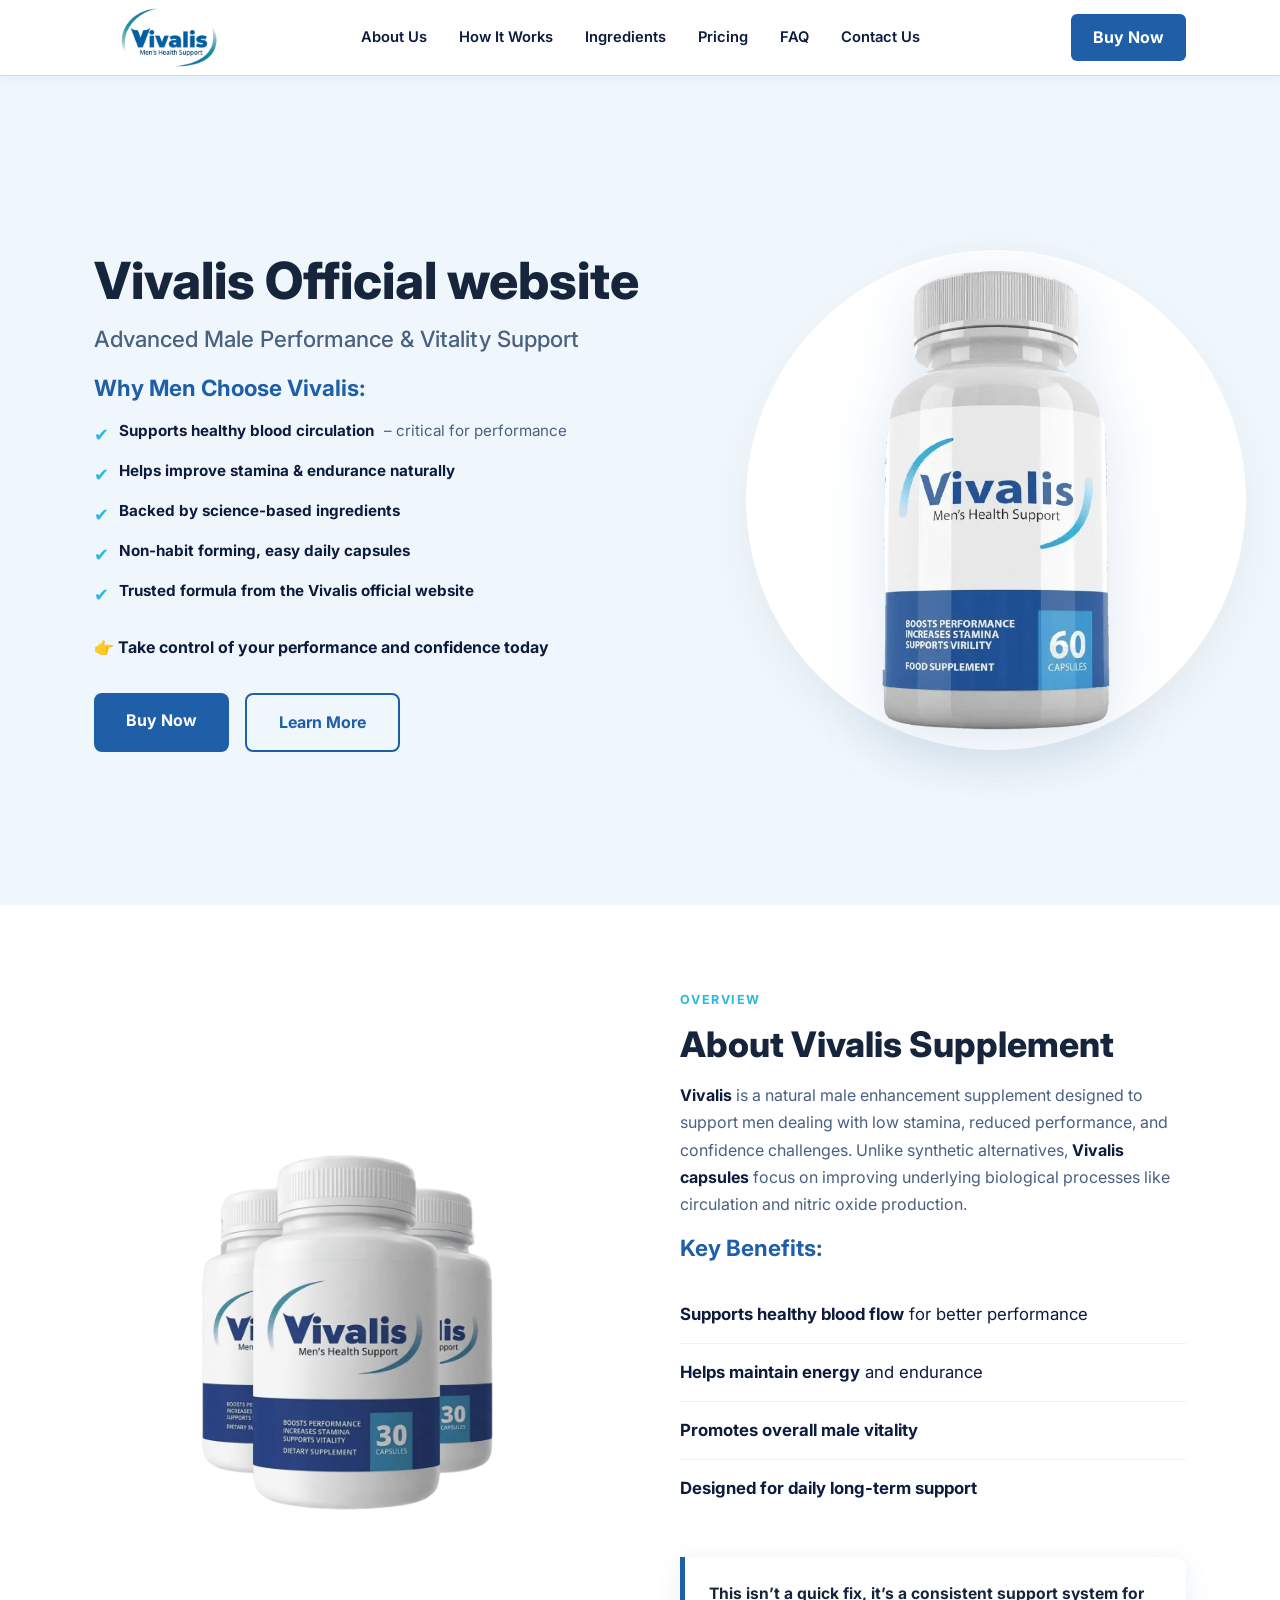
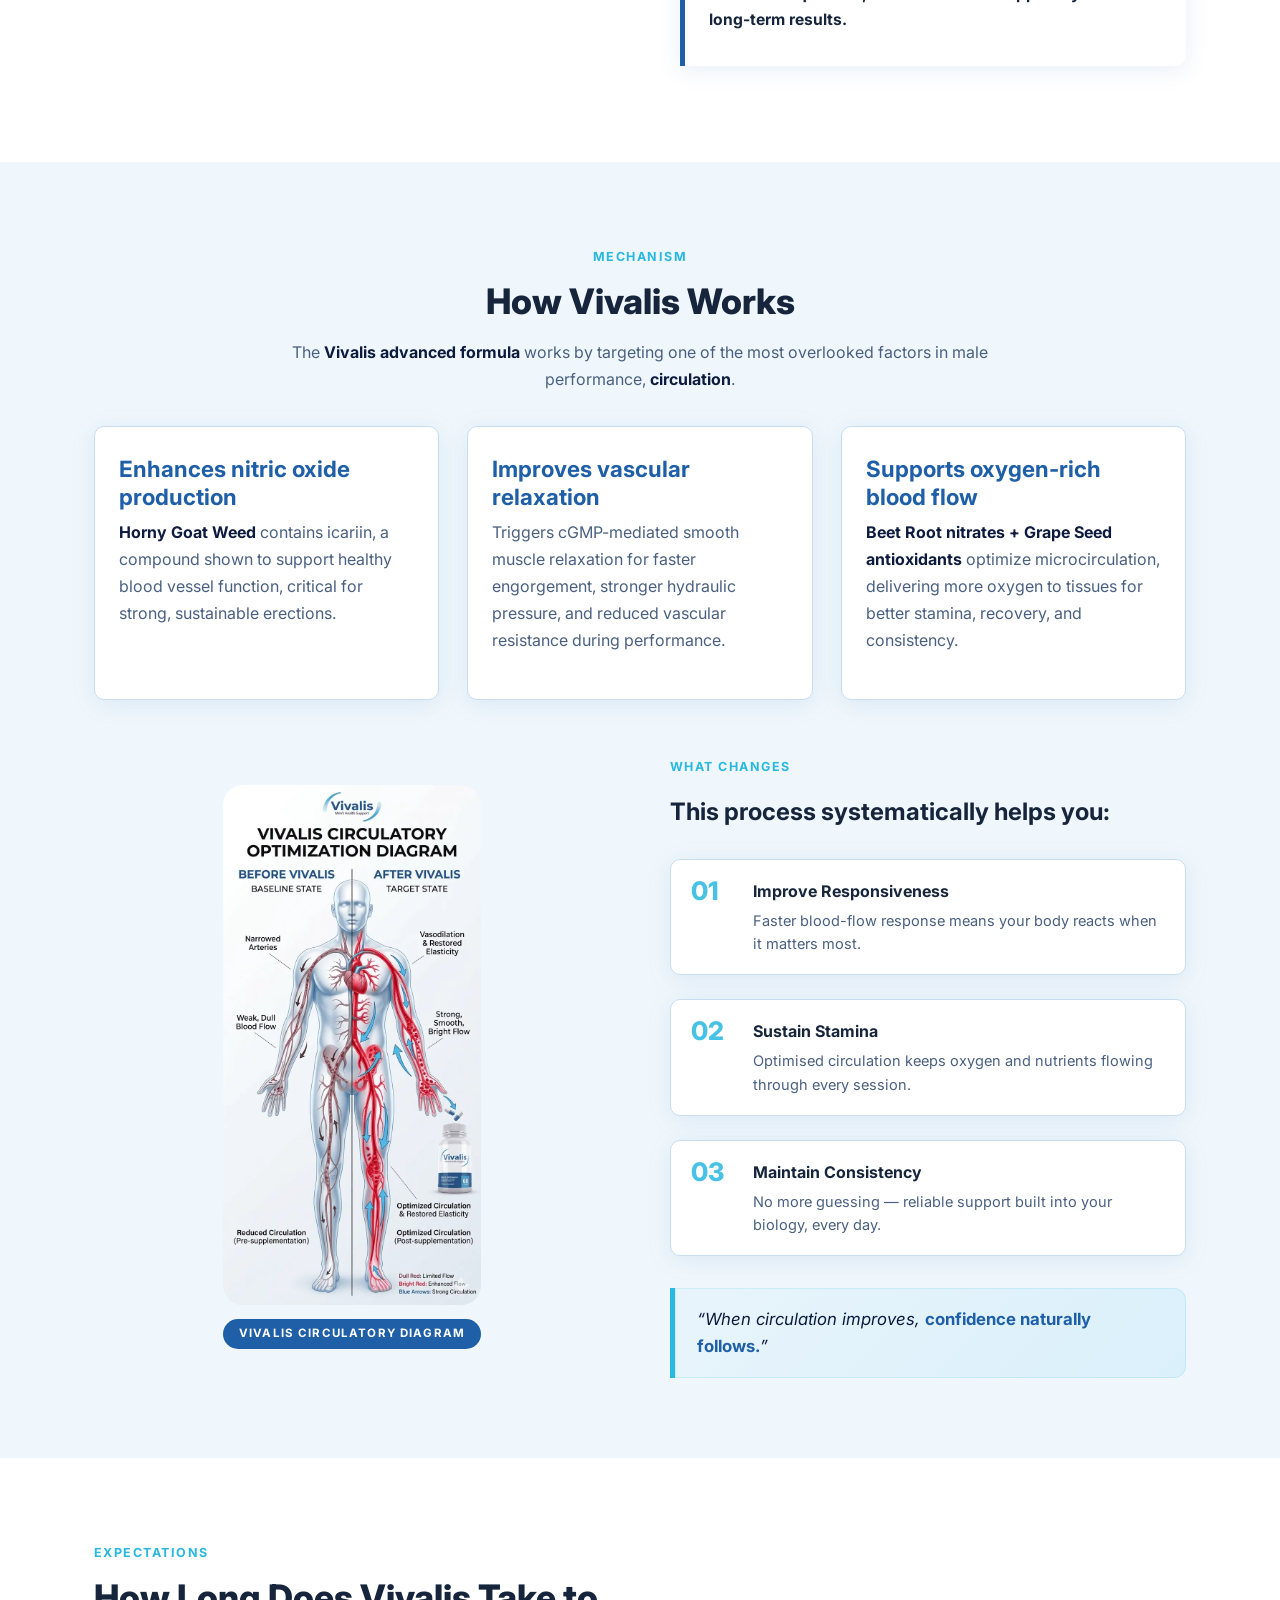
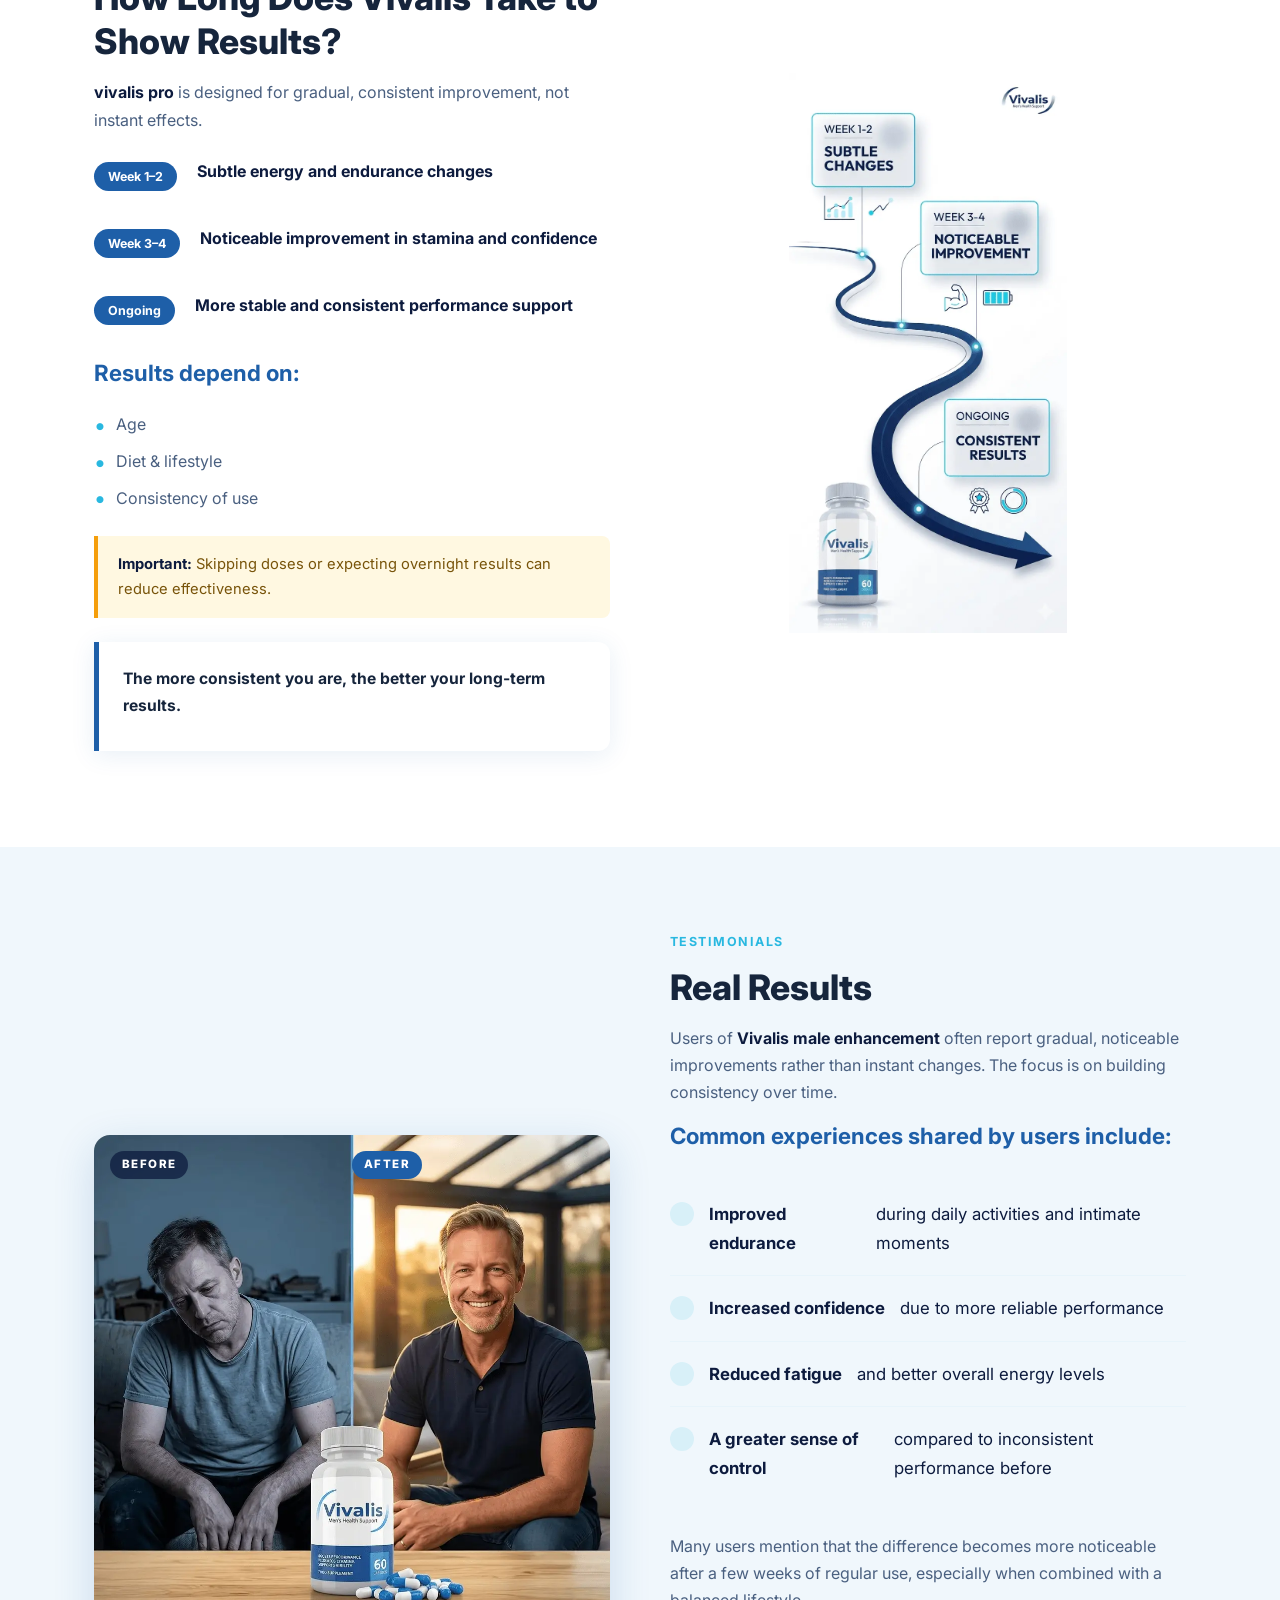
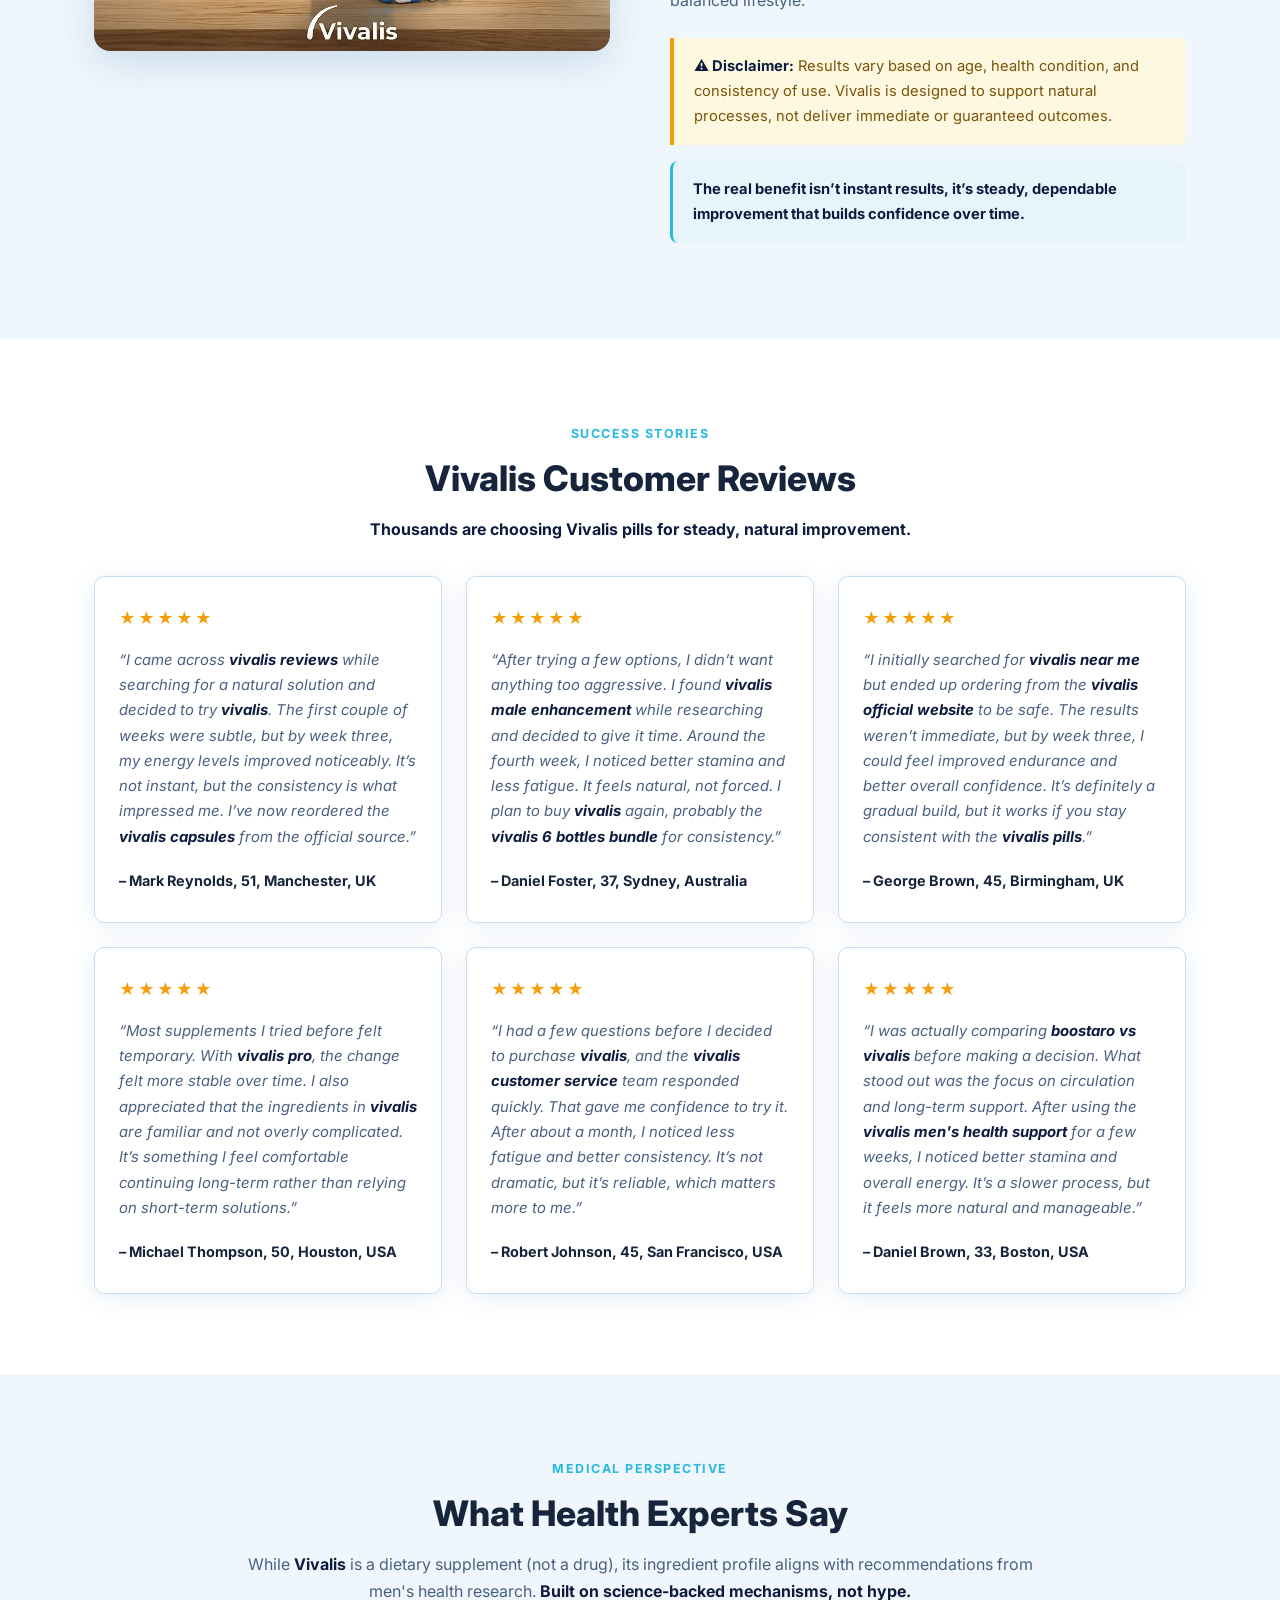
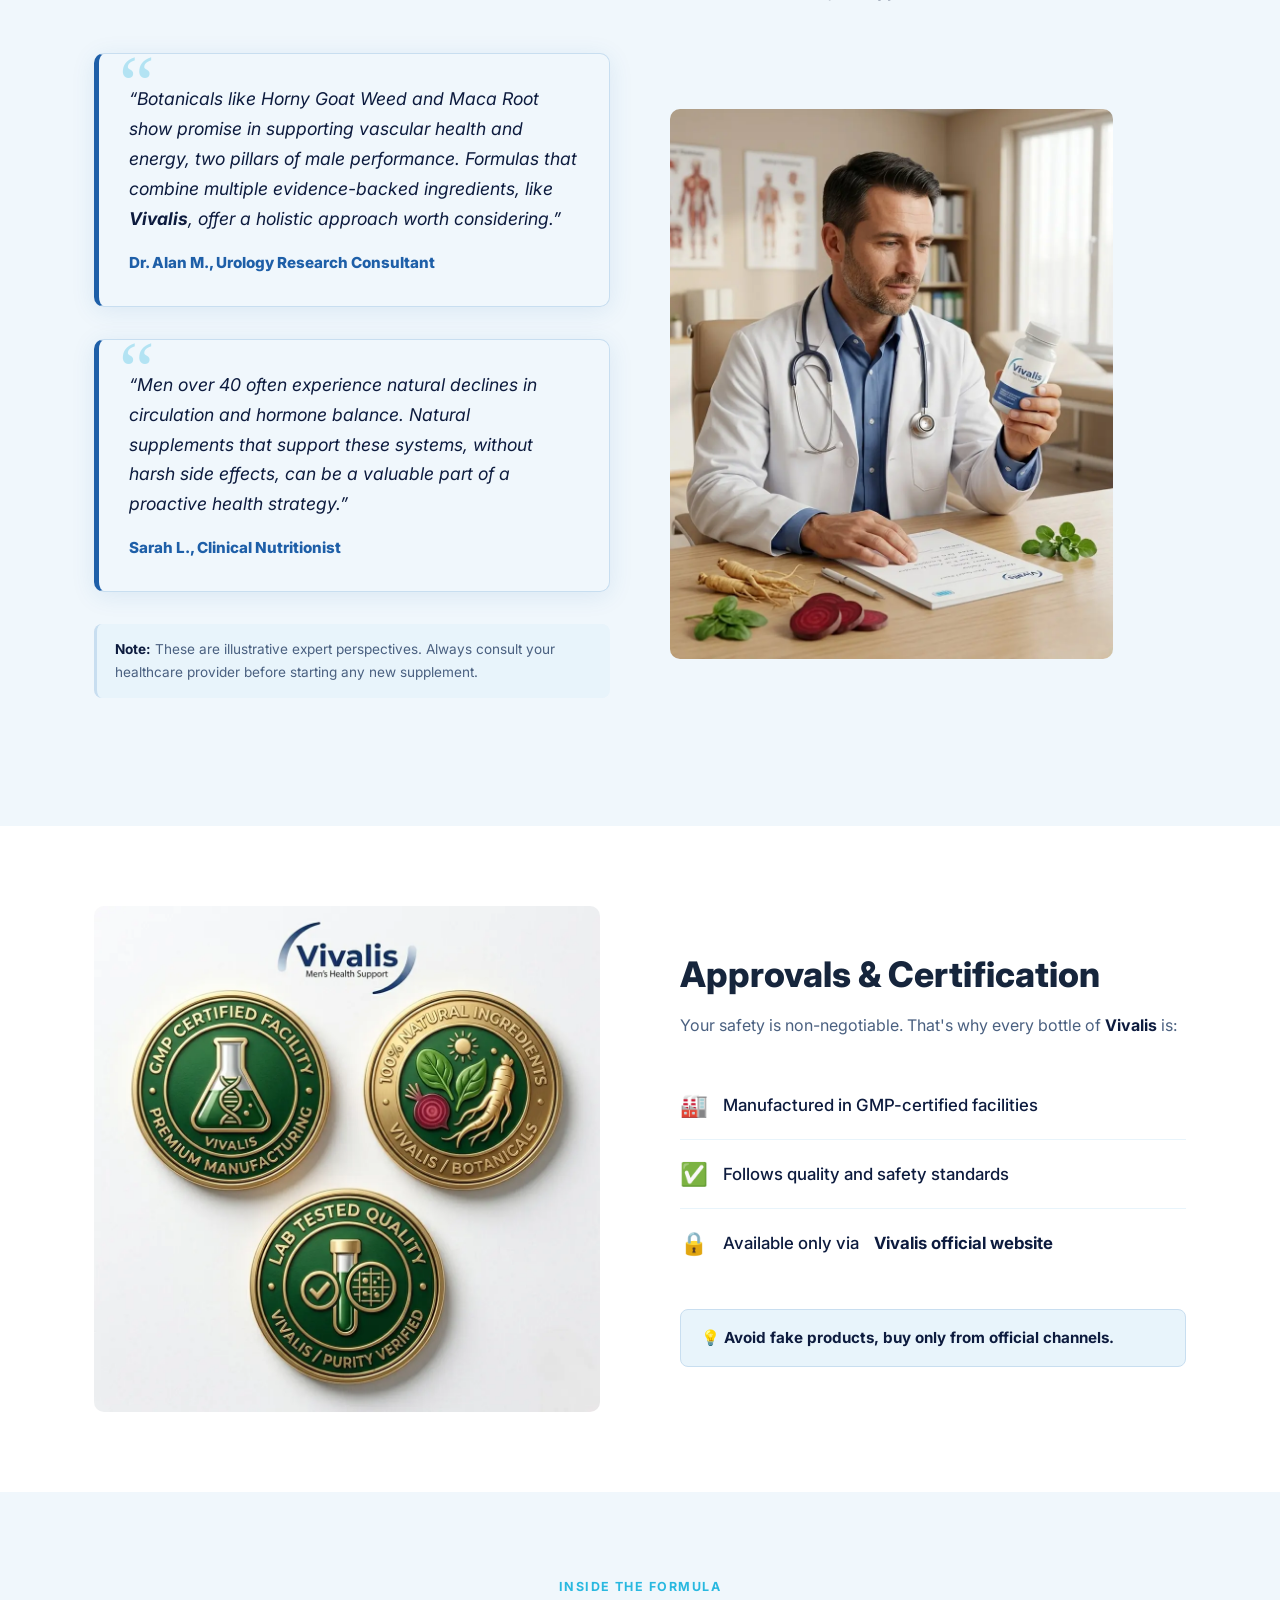
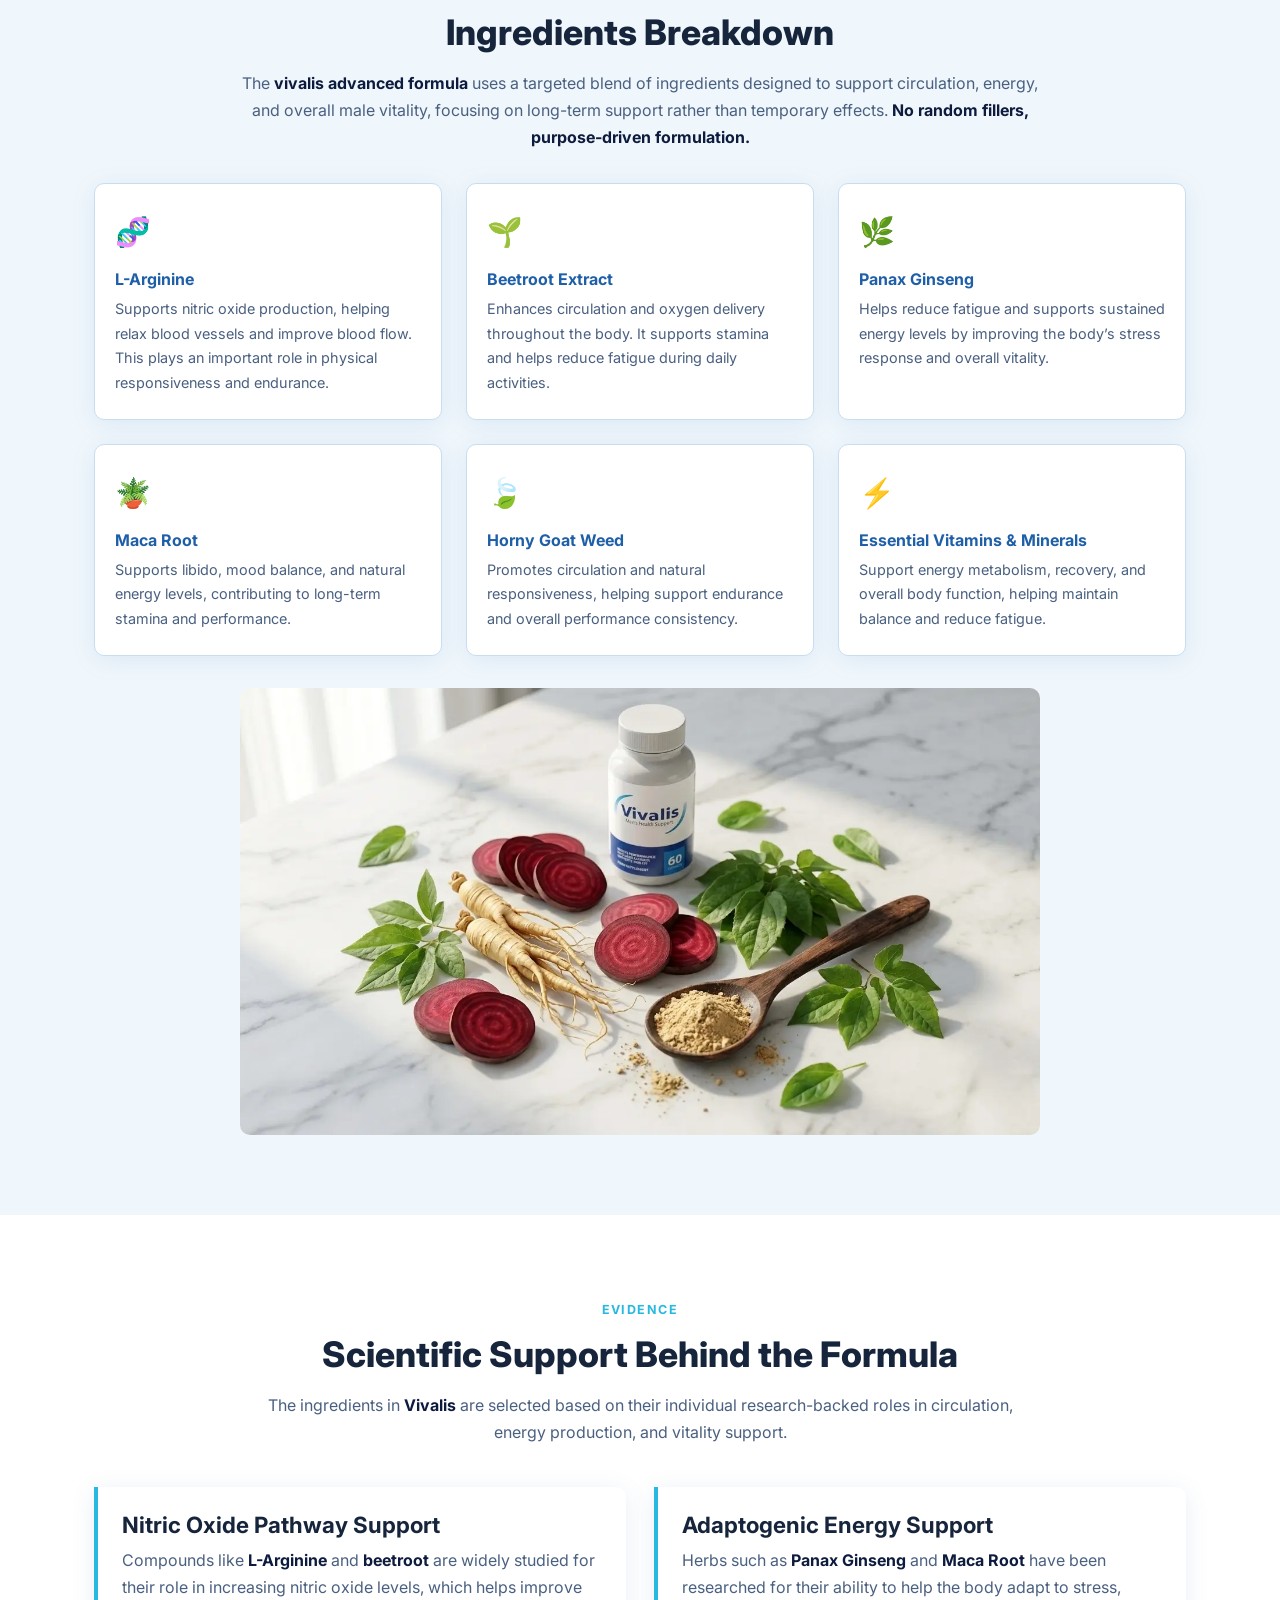
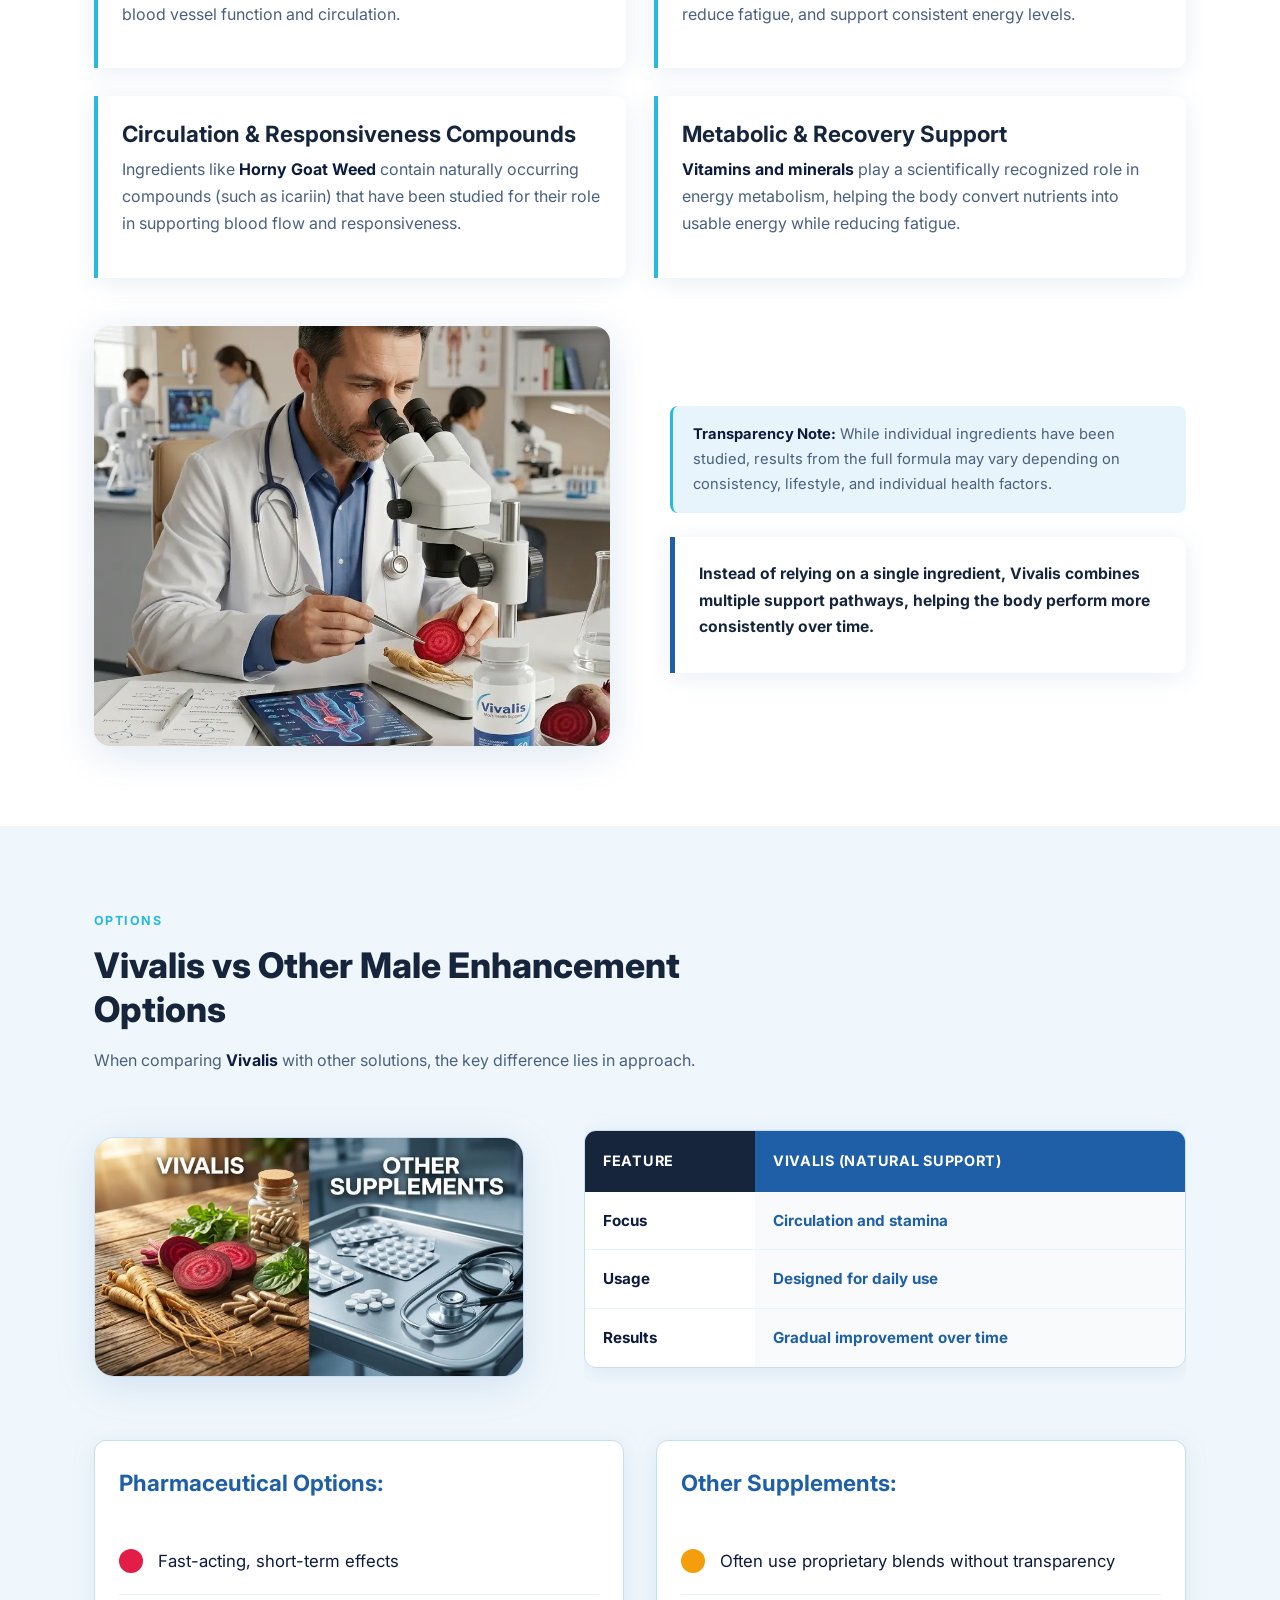
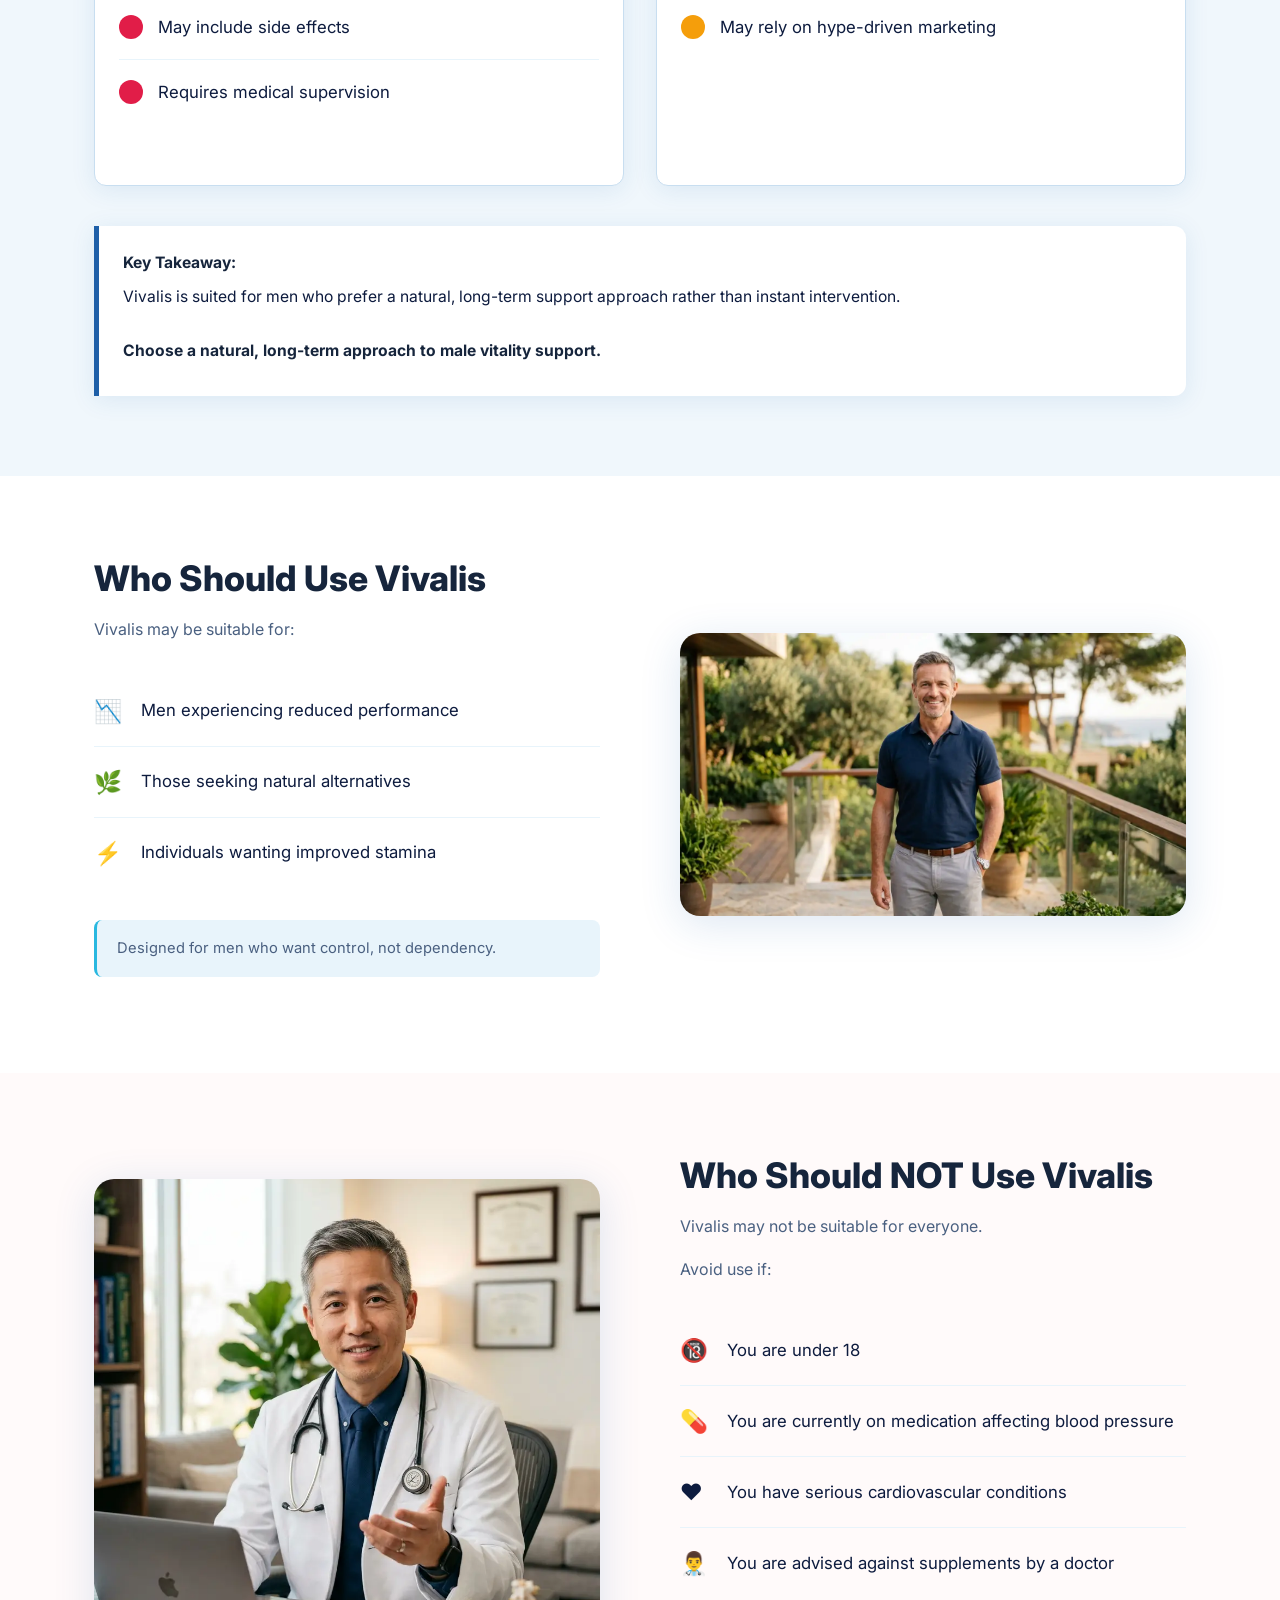
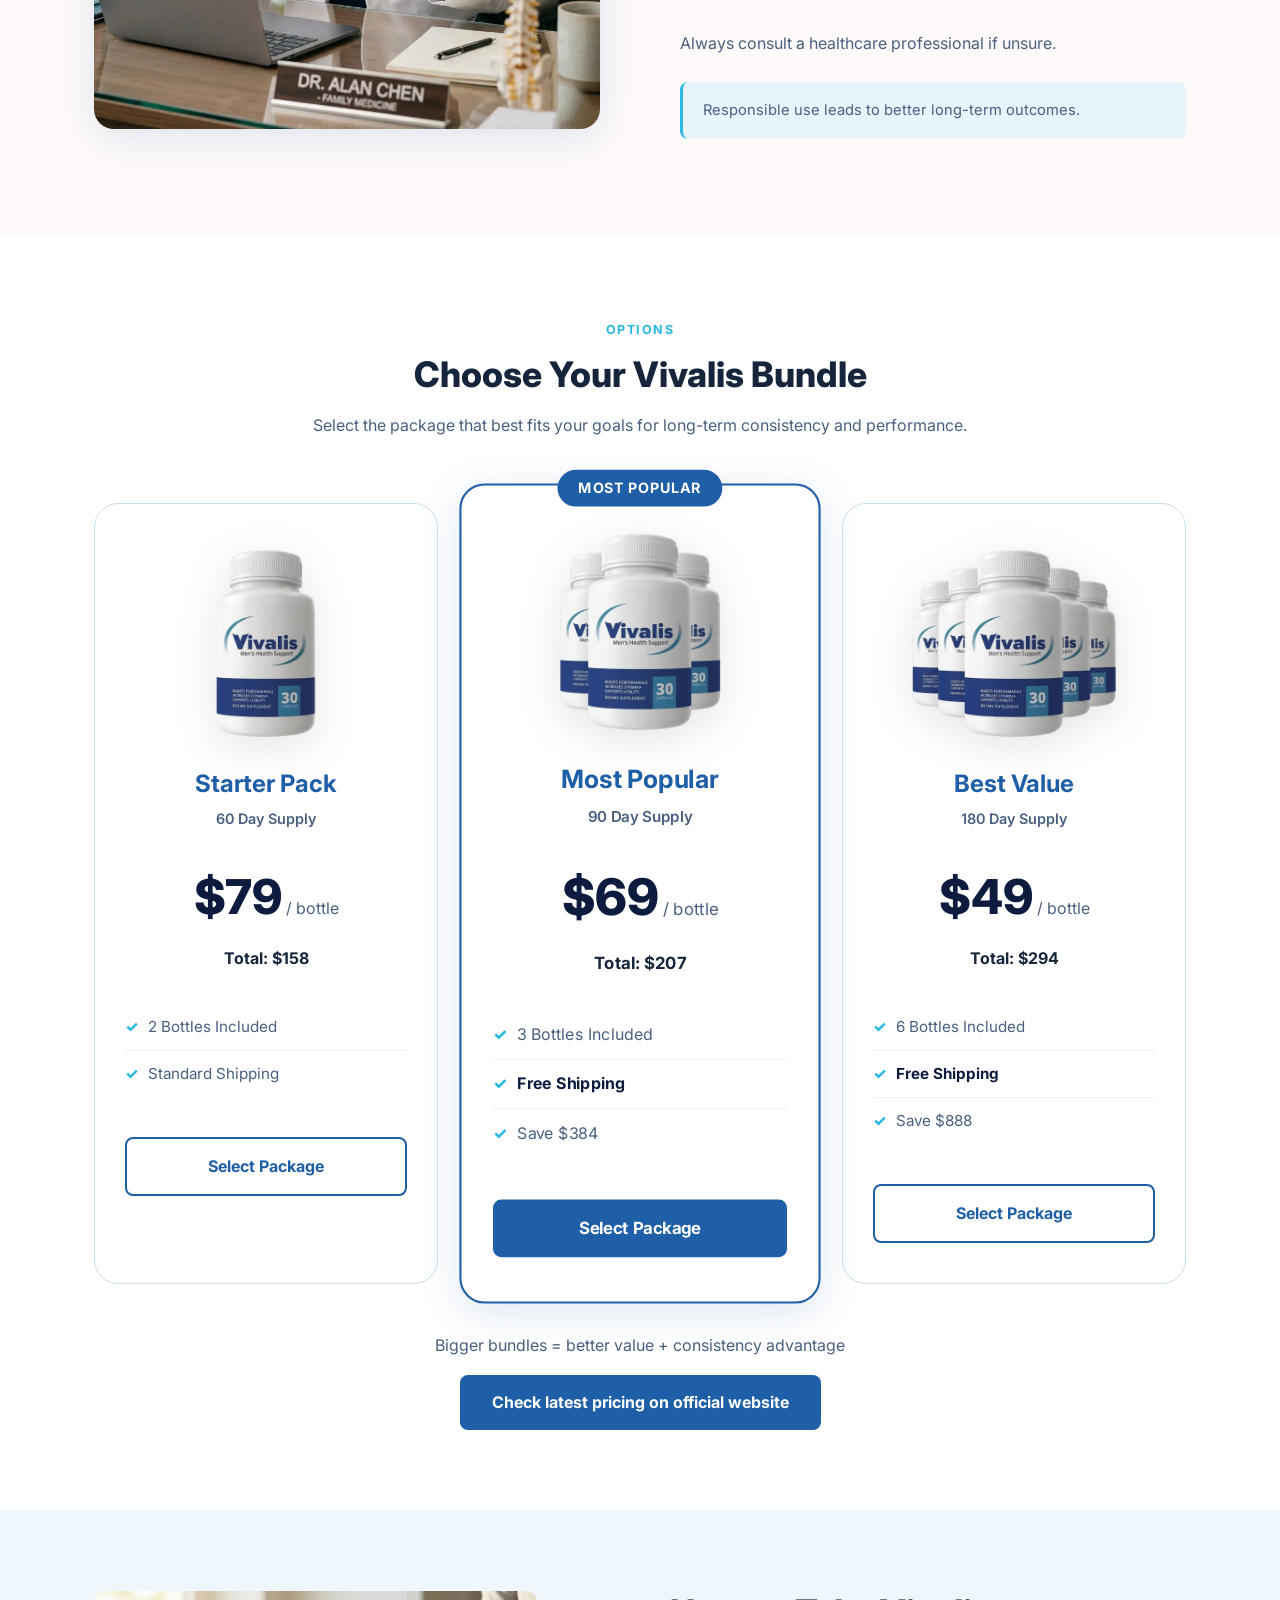
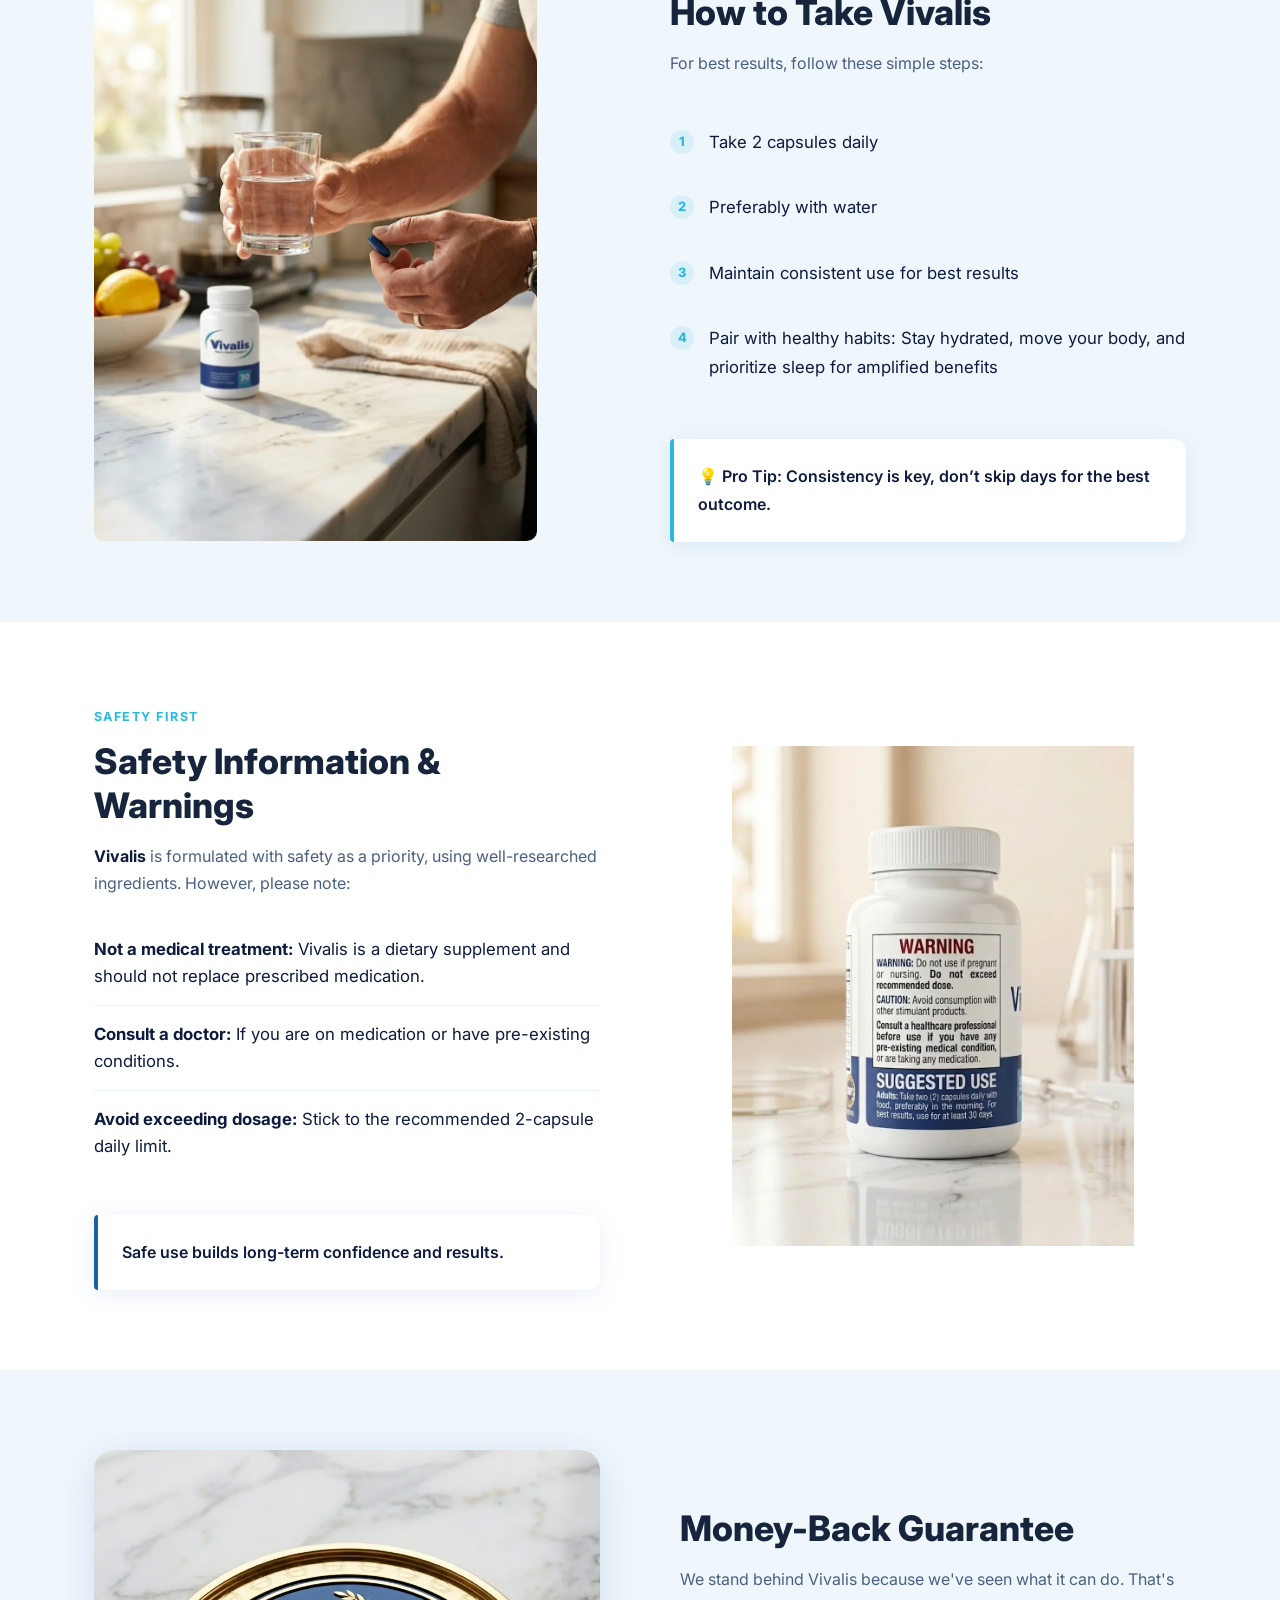
==== index.html @ 56404cef "Move site files to root for GitHub Pages deployment" ====
<!DOCTYPE html>
<html lang="en">

<head>
    <meta charset="UTF-8">
    <meta name="viewport" content="width=device-width, initial-scale=1.0">
    <meta name="title" content="Vivalis Official Website - Advanced Male Performance & Vitality Support">
    <meta name="description"
        content="Vivalis is a natural male enhancement supplement designed to support men dealing with low stamina, reduced performance, and confidence challenges.">
    <title>Vivalis Official Website - Advanced Male Performance & Vitality Support</title>

    <!-- Open Graph Meta Tags -->
    <meta property="og:title" content="Vivalis Official Website - Advanced Male Performance & Vitality Support">
    <meta property="og:description"
        content="Vivalis is a natural male enhancement supplement designed to support men dealing with low stamina, reduced performance, and confidence challenges.">
    <meta property="og:url" content="https://www.vivalisofficial.com/">
    <meta property="og:image" content="https://www.vivalisofficial.com/Images/hero-section-bottle.webp">
    <meta property="og:type" content="website">

    <!-- Twitter Card Meta Tags -->
    <meta name="twitter:card" content="summary_large_image">
    <meta name="twitter:title" content="Vivalis Official Website - Advanced Male Performance & Vitality Support">
    <meta name="twitter:description"
        content="Vivalis is a natural male enhancement supplement designed to support men dealing with low stamina, reduced performance, and confidence challenges.">
    <meta name="twitter:image" content="https://www.vivalisofficial.com/Images/hero-section-bottle.webp">

    <link rel="canonical" href="https://www.vivalisofficial.com/">
    <link rel="icon" type="image/x-icon" href="favicon.ico?v=2">
    <link rel="shortcut icon" href="favicon.ico?v=2">
    <link rel="stylesheet" href="css/style.css">

    <!-- Google tag (gtag.js) -->
    <script async src="https://www.googletagmanager.com/gtag/js?id=G-XXXXXXXXXX"></script>
    <script>
        window.dataLayer = window.dataLayer || [];
        function gtag() { dataLayer.push(arguments); }
        gtag('js', new Date());

        gtag('config', 'G-XXXXXXXXXX');
    </script>

    <!-- ================== STRUCTURED DATA (SCHEMA) ================== -->
    <script type="application/ld+json">
  {
    "@context": "https://schema.org",
    "@graph": [
      {
        "@type": "Product",
        "name": "Vivalis",
        "description": "Vivalis is a natural male enhancement supplement designed to support men dealing with low stamina, reduced performance, and confidence challenges.",
        "image": "https://www.vivalisofficial.com/Images/hero-section-bottle.webp",
        "brand": {
          "@type": "Brand",
          "name": "Vivalis Labs"
        },
        "offers": {
          "@type": "AggregateOffer",
          "url": "https://www.vivalisofficial.com/",
          "priceCurrency": "USD",
          "lowPrice": "49.00",
          "highPrice": "79.00",
          "offerCount": "3"
        },
        "aggregateRating": {
          "@type": "AggregateRating",
          "ratingValue": "5.0",
          "reviewCount": "6"
        },
        "review": [
          {
            "@type": "Review",
            "author": { "@type": "Person", "name": "Mark Reynolds" },
            "datePublished": "2026-04-15",
            "reviewRating": { "@type": "Rating", "ratingValue": "5" },
            "reviewBody": "The first couple of weeks were subtle, but by week three, my energy levels improved noticeably. It’s not instant, but the consistency is what impressed me."
          },
          {
            "@type": "Review",
            "author": { "@type": "Person", "name": "Daniel Foster" },
            "datePublished": "2026-04-20",
            "reviewRating": { "@type": "Rating", "ratingValue": "5" },
            "reviewBody": "Around the fourth week, I noticed better stamina and less fatigue. It feels natural, not forced."
          },
          {
            "@type": "Review",
            "author": { "@type": "Person", "name": "George Brown" },
            "datePublished": "2026-03-10",
            "reviewRating": { "@type": "Rating", "ratingValue": "5" },
            "reviewBody": "The results weren’t immediate, but by week three, I could feel improved endurance and better overall confidence."
          },
          {
            "@type": "Review",
            "author": { "@type": "Person", "name": "Michael Thompson" },
            "datePublished": "2026-02-28",
            "reviewRating": { "@type": "Rating", "ratingValue": "5" },
            "reviewBody": "With vivalis pro, the change felt more stable over time. I also appreciated that the ingredients are familiar and not overly complicated."
          },
          {
            "@type": "Review",
            "author": { "@type": "Person", "name": "Robert Johnson" },
            "datePublished": "2026-03-25",
            "reviewRating": { "@type": "Rating", "ratingValue": "5" },
            "reviewBody": "After about a month, I noticed less fatigue and better consistency. It’s not dramatic, but it’s reliable, which matters more to me."
          },
          {
            "@type": "Review",
            "author": { "@type": "Person", "name": "Daniel Brown" },
            "datePublished": "2026-04-05",
            "reviewRating": { "@type": "Rating", "ratingValue": "5" },
            "reviewBody": "After using the vivalis men's health support for a few weeks, I noticed better stamina and overall energy."
          }
        ]
      },
      {
        "@type": "FAQPage",
        "mainEntity": [
          {
            "@type": "Question",
            "name": "What is Vivalis?",
            "acceptedAnswer": {
              "@type": "Answer",
              "text": "Vivalis is a natural men’s health supplement designed to support blood flow, stamina, and performance using scientifically backed ingredients. It focuses on long-term vitality rather than quick fixes."
            }
          },
          {
            "@type": "Question",
            "name": "Does Vivalis really work?",
            "acceptedAnswer": {
              "@type": "Answer",
              "text": "Results vary, but many users report improved stamina and confidence with consistent use of Vivalis capsules, especially when taken daily for several weeks."
            }
          },
          {
            "@type": "Question",
            "name": "Where to buy Vivalis?",
            "acceptedAnswer": {
              "@type": "Answer",
              "text": "Only purchase from the Vivalis official website to avoid counterfeit products and ensure product authenticity, proper storage, and refund eligibility."
            }
          },
          {
            "@type": "Question",
            "name": "Is Vivalis good for ED?",
            "acceptedAnswer": {
              "@type": "Answer",
              "text": "Vivalis for ED support works by improving blood circulation and nitric oxide levels, which are essential for performance. It is not a medical treatment but may support men experiencing mild performance challenges."
            }
          },
          {
            "@type": "Question",
            "name": "Is Vivalis legit?",
            "acceptedAnswer": {
              "@type": "Answer",
              "text": "Yes, Vivalis men's health supplement is formulated with known ingredients used in male support formulas and is manufactured under quality-controlled conditions. Always buy from the official source to ensure legitimacy."
            }
          },
          {
            "@type": "Question",
            "name": "Is Vivalis FDA approved?",
            "acceptedAnswer": {
              "@type": "Answer",
              "text": "Vivalis is not FDA-approved, as dietary supplements are not approved by the FDA. However, it is typically manufactured in FDA-registered and GMP-certified facilities, which follow safety standards."
            }
          },
          {
            "@type": "Question",
            "name": "Is Vivalis safe to use?",
            "acceptedAnswer": {
              "@type": "Answer",
              "text": "For most healthy adults, Vivalis pills are generally well-tolerated when taken as directed. If you have medical conditions or take medication, consult a healthcare professional first."
            }
          },
          {
            "@type": "Question",
            "name": "How does Vivalis work?",
            "acceptedAnswer": {
              "@type": "Answer",
              "text": "The Vivalis advanced formula works by boosting nitric oxide production, improving blood flow, and supporting vascular function, which are key factors in stamina and performance."
            }
          },
          {
            "@type": "Question",
            "name": "How long does it take for Vivalis to work?",
            "acceptedAnswer": {
              "@type": "Answer",
              "text": "Most users report noticeable benefits within 2–4 weeks, though results vary depending on consistency, lifestyle, and individual health factors."
            }
          },
          {
            "@type": "Question",
            "name": "How do you take Vivalis pills?",
            "acceptedAnswer": {
              "@type": "Answer",
              "text": "Take 2 capsules daily with water, preferably at the same time each day to maintain consistent levels in your system."
            }
          },
          {
            "@type": "Question",
            "name": "What are the ingredients in Vivalis?",
            "acceptedAnswer": {
              "@type": "Answer",
              "text": "Vivalis ingredients typically include amino acids like L-Arginine and herbal extracts that support circulation, endurance, and male vitality."
            }
          },
          {
            "@type": "Question",
            "name": "How much does Vivalis cost?",
            "acceptedAnswer": {
              "@type": "Answer",
              "text": "Pricing varies depending on bundles. Vivalis 6 bottles usually offer the best value per bottle compared to single purchases."
            }
          }
        ]
      }
    ]
  }
  </script>
</head>

<body>

    <header id="site-header">
        <div class="container nav-inner">
            <a href="index.html" class="nav-logo">
                <img src="Images/vivalis-official-logo.webp" alt="Vivalis Official Logo">
            </a>
            <nav class="nav-links">
                <a href="about-us.html">About Us</a>
                <a href="#how-it-works">How It Works</a>
                <a href="#ingredients">Ingredients</a>
                <a href="#pricing">Pricing</a>
                <a href="#faq">FAQ</a>
                <a href="contact-us.html">Contact Us</a>
                <a href="https://secureofficialsite.store/buy-vivalis" class="nav-cta nav-cta-mobile">Buy Now</a>
            </nav>
            <div class="nav-actions">
                <a href="https://secureofficialsite.store/buy-vivalis" class="nav-cta nav-cta-desktop">Buy Now</a>
                <button class="nav-toggle" aria-label="Toggle Navigation">
                    <span></span>
                    <span></span>
                    <span></span>
                </button>
            </div>
        </div>
    </header>

    <section id="hero">
        <div class="container hero-inner">
            <div class="hero-content">
                <h1>Vivalis Official website</h1>
                <p class="hero-subtitle">Advanced Male Performance & Vitality Support</p>

                <h3>Why Men Choose Vivalis:</h3>
                <ul class="hero-checklist">
                    <li><span class="check">✔</span> <strong>Supports healthy blood circulation</strong> – critical for
                        performance</li>
                    <li><span class="check">✔</span> <strong>Helps improve stamina & endurance naturally</strong></li>
                    <li><span class="check">✔</span> <strong>Backed by science-based ingredients</strong></li>
                    <li><span class="check">✔</span> <strong>Non-habit forming, easy daily capsules</strong></li>
                    <li><span class="check">✔</span> <strong>Trusted formula from the Vivalis official website</strong>
                    </li>
                </ul>

                <p>👉 <strong>Take control of your performance and confidence today</strong></p>

                <div class="hero-btns">
                    <a href="https://secureofficialsite.store/buy-vivalis" class="btn btn-primary">Buy Now</a>
                    <a href="#how-it-works" class="btn btn-outline">Learn More</a>
                </div>
            </div>
            <div class="hero-img-wrap">
                <img src="Images/hero-section-bottle.webp" alt="Vivalis Official Supplement Bottle" id="hero-img">
            </div>
        </div>
    </section>

    <section id="about">
        <div class="container about-inner">
            <div class="about-img">
                <!-- Optional image slot for about -->
                <img src="Images/vivalis capsules bottle packaging.webp" alt="vivalis capsules bottle packaging">
            </div>
            <div class="about-content">
                <span class="section-label">Overview</span>
                <h2>About Vivalis Supplement</h2>
                <p><strong>Vivalis</strong> is a natural male enhancement supplement designed to support men dealing
                    with low stamina, reduced performance, and confidence challenges. Unlike synthetic alternatives,
                    <strong>Vivalis capsules</strong> focus on improving underlying biological processes like
                    circulation and nitric oxide production.
                </p>

                <h3>Key Benefits:</h3>
                <ul class="benefit-list">
                    <li><strong>Supports healthy blood flow</strong> for better performance</li>
                    <li><strong>Helps maintain energy</strong> and endurance</li>
                    <li><strong>Promotes overall male vitality</strong></li>
                    <li><strong>Designed for daily long-term support</strong></li>
                </ul>

                <p class="compare-takeaway"><strong>This isn’t a quick fix, it’s a consistent support system for
                        long-term results.</strong></p>
            </div>
        </div>
    </section>

    <section id="how-it-works">
        <div class="container">
            <div style="text-align: center; max-width: 800px; margin: 0 auto;">
                <span class="section-label">Mechanism</span>
                <h2>How Vivalis Works</h2>
                <p>The <strong>Vivalis advanced formula</strong> works by targeting one of the most overlooked factors
                    in male performance, <strong>circulation</strong>.</p>
            </div>

            <div class="mechanism-grid">
                <div class="mechanism-card">
                    <h3>Enhances nitric oxide production</h3>
                    <p><strong>Horny Goat Weed</strong> contains icariin, a compound shown to support healthy blood
                        vessel function, critical for strong, sustainable erections.</p>
                </div>
                <div class="mechanism-card">
                    <h3>Improves vascular relaxation</h3>
                    <p>Triggers cGMP-mediated smooth muscle relaxation for faster engorgement, stronger hydraulic
                        pressure, and reduced vascular resistance during performance.</p>
                </div>
                <div class="mechanism-card">
                    <h3>Supports oxygen-rich blood flow</h3>
                    <p><strong>Beet Root nitrates + Grape Seed antioxidants</strong> optimize microcirculation,
                        delivering more oxygen to tissues for better stamina, recovery, and consistency.</p>
                </div>
            </div>

            <div class="hiw-split">
                <!-- LEFT: diagram image with glowing backdrop -->
                <div class="hiw-img-col">
                    <div class="hiw-img-glow">
                        <img src="Images/diagram showing blood flow improvement from vivalis pills.webp"
                            alt="diagram showing blood flow improvement from vivalis pills" class="hiw-diagram">
                    </div>
                    <div class="hiw-img-badge">Vivalis Circulatory Diagram</div>
                </div>

                <!-- RIGHT: rich content column -->
                <div class="hiw-content-col">
                    <span class="section-label">What Changes</span>
                    <h3 class="hiw-heading">This process systematically helps you:</h3>

                    <div class="hiw-steps">
                        <div class="hiw-step">
                            <div class="hiw-step-num">01</div>
                            <div>
                                <strong>Improve Responsiveness</strong>
                                <p>Faster blood-flow response means your body reacts when it matters most.</p>
                            </div>
                        </div>
                        <div class="hiw-step">
                            <div class="hiw-step-num">02</div>
                            <div>
                                <strong>Sustain Stamina</strong>
                                <p>Optimised circulation keeps oxygen and nutrients flowing through every session.</p>
                            </div>
                        </div>
                        <div class="hiw-step">
                            <div class="hiw-step-num">03</div>
                            <div>
                                <strong>Maintain Consistency</strong>
                                <p>No more guessing — reliable support built into your biology, every day.</p>
                            </div>
                        </div>
                    </div>

                    <blockquote class="hiw-quote">
                        &ldquo;When circulation improves,&nbsp;<em>confidence naturally follows.</em>&rdquo;
                    </blockquote>
                </div>
            </div>
        </div>
    </section>

    <section id="timeline">
        <div class="container">
            <div class="timeline-wrap">
                <div class="timeline-left">
                    <span class="section-label">Expectations</span>
                    <h2>How Long Does Vivalis Take to Show Results?</h2>
                    <p><strong>vivalis pro</strong> is designed for gradual, consistent improvement, not instant
                        effects.
                    </p>

                    <div class="timeline-steps">
                        <div class="timeline-step">
                            <div class="step-badge">Week 1–2</div>
                            <p><strong>Subtle energy and endurance changes</strong></p>
                        </div>
                        <div class="timeline-step">
                            <div class="step-badge">Week 3–4</div>
                            <p><strong>Noticeable improvement in stamina and confidence</strong></p>
                        </div>
                        <div class="timeline-step">
                            <div class="step-badge">Ongoing</div>
                            <p><strong>More stable and consistent performance support</strong></p>
                        </div>
                    </div>

                    <h3 style="margin-top: 1.5rem;">Results depend on:</h3>
                    <ul class="factors-list">
                        <li>Age</li>
                        <li>Diet &amp; lifestyle</li>
                        <li>Consistency of use</li>
                    </ul>

                    <div class="disclaimer-box" style="margin-top: 1.5rem;">
                        <strong>Important:</strong> Skipping doses or expecting overnight results can reduce
                        effectiveness.
                    </div>

                    <p class="compare-takeaway" style="margin-top: 1.5rem;"><strong>The more consistent you are, the
                            better
                            your long-term results.</strong></p>
                </div>

                <div class="timeline-right">
                    <img src="Images/Vivalis_gradual_results_timeline_2-4_weeks_consistent_use.webp"
                        alt="Vivalis gradual results timeline: 2-4 weeks consistent use" class="timeline-diagram">
                </div>
            </div>
        </div>
    </section>

    <section id="results">
        <div class="container results-grid">
            <div>
                <img src="Images/before after transformation male vitality improvement.webp"
                    alt="before after transformation male vitality improvement">
            </div>
            <div>
                <span class="section-label">Testimonials</span>
                <h2>Real Results</h2>
                <p>Users of <strong>Vivalis male enhancement</strong> often report gradual, noticeable improvements
                    rather than instant changes. The focus is on building consistency over time.</p>

                <h3>Common experiences shared by users include:</h3>
                <ul class="results-list">
                    <li>
                        <div class="dot"></div> <strong>Improved endurance</strong> during daily activities and intimate
                        moments
                    </li>
                    <li>
                        <div class="dot"></div> <strong>Increased confidence</strong> due to more reliable performance
                    </li>
                    <li>
                        <div class="dot"></div> <strong>Reduced fatigue</strong> and better overall energy levels
                    </li>
                    <li>
                        <div class="dot"></div> <strong>A greater sense of control</strong> compared to inconsistent
                        performance before
                    </li>
                </ul>

                <p>Many users mention that the difference becomes more noticeable after a few weeks of regular use,
                    especially when combined with a balanced lifestyle.</p>

                <div class="disclaimer-box">
                    <strong>⚠️ Disclaimer:</strong> Results vary based on age, health condition, and consistency of use.
                    Vivalis is designed to support natural processes, not deliver immediate or guaranteed outcomes.
                </div>

                <p class="transparency-note" style="margin-top: 1rem;"><strong>The real benefit isn’t instant results,
                        it’s steady, dependable improvement that builds confidence over time.</strong></p>
            </div>
        </div>
    </section>

    <section id="reviews">
        <div class="container">
            <div style="text-align: center;">
                <span class="section-label">Success Stories</span>
                <h2>Vivalis Customer Reviews</h2>
                <p><strong>Thousands are choosing Vivalis pills for steady, natural improvement.</strong></p>
            </div>

            <div class="reviews-grid">
                <div class="review-card">
                    <div class="review-stars">★★★★★</div>
                    <p class="review-text">“I came across <strong>vivalis reviews</strong> while searching for a natural
                        solution and decided to try <strong>vivalis</strong>. The first couple of weeks were subtle, but
                        by week three, my energy levels improved noticeably. It’s not instant, but the consistency is
                        what impressed me. I’ve now reordered the <strong>vivalis capsules</strong> from the official
                        source.”</p>
                    <div class="review-author">– Mark Reynolds, 51, Manchester, UK</div>
                </div>

                <div class="review-card">
                    <div class="review-stars">★★★★★</div>
                    <p class="review-text">“After trying a few options, I didn’t want anything too aggressive. I found
                        <strong>vivalis male enhancement</strong> while researching and decided to give it time. Around
                        the fourth week, I noticed better stamina and less fatigue. It feels natural, not forced. I plan
                        to buy <strong>vivalis</strong> again, probably the <strong>vivalis 6 bottles bundle</strong>
                        for consistency.”
                    </p>
                    <div class="review-author">– Daniel Foster, 37, Sydney, Australia</div>
                </div>

                <div class="review-card">
                    <div class="review-stars">★★★★★</div>
                    <p class="review-text">“I initially searched for <strong>vivalis near me</strong> but ended up
                        ordering from the <strong>vivalis official website</strong> to be safe. The results weren’t
                        immediate, but by week three, I could feel improved endurance and better overall confidence.
                        It’s definitely a gradual build, but it works if you stay consistent with the <strong>vivalis
                            pills</strong>.”</p>
                    <div class="review-author">– George Brown, 45, Birmingham, UK</div>
                </div>

                <div class="review-card">
                    <div class="review-stars">★★★★★</div>
                    <p class="review-text">“Most supplements I tried before felt temporary. With <strong>vivalis
                            pro</strong>, the change felt more stable over time. I also appreciated that the ingredients
                        in <strong>vivalis</strong> are familiar and not overly complicated. It’s something I feel
                        comfortable continuing long-term rather than relying on short-term solutions.”</p>
                    <div class="review-author">– Michael Thompson, 50, Houston, USA</div>
                </div>

                <div class="review-card">
                    <div class="review-stars">★★★★★</div>
                    <p class="review-text">“I had a few questions before I decided to purchase <strong>vivalis</strong>,
                        and the <strong>vivalis customer service</strong> team responded quickly. That gave me
                        confidence to try it. After about a month, I noticed less fatigue and better consistency. It’s
                        not dramatic, but it’s reliable, which matters more to me.”</p>
                    <div class="review-author">– Robert Johnson, 45, San Francisco, USA</div>
                </div>

                <div class="review-card">
                    <div class="review-stars">★★★★★</div>
                    <p class="review-text">“I was actually comparing <strong>boostaro vs vivalis</strong> before making
                        a decision. What stood out was the focus on circulation and long-term support. After using the
                        <strong>vivalis men's health support</strong> for a few weeks, I noticed better stamina and
                        overall energy. It’s a slower process, but it feels more natural and manageable.”
                    </p>
                    <div class="review-author">– Daniel Brown, 33, Boston, USA</div>
                </div>
            </div>
        </div>
    </section>

    <section id="experts">
        <div class="container">
            <div style="text-align: center; max-width: 800px; margin: 0 auto;">
                <span class="section-label">Medical Perspective</span>
                <h2>What Health Experts Say</h2>
                <p>While <strong>Vivalis</strong> is a dietary supplement (not a drug), its ingredient profile aligns
                    with recommendations from men's health research. <strong>Built on science-backed mechanisms, not
                        hype.</strong></p>
            </div>

            <div class="experts-grid">
                <div>
                    <div class="expert-quote">
                        <blockquote>“Botanicals like Horny Goat Weed and Maca Root show promise in supporting vascular
                            health and energy, two pillars of male performance. Formulas that combine multiple
                            evidence-backed ingredients, like <strong>Vivalis</strong>, offer a holistic approach worth
                            considering.”</blockquote>
                        <div class="expert-name">Dr. Alan M., Urology Research Consultant</div>
                    </div>
                    <div class="expert-quote" style="margin-top: 2rem;">
                        <blockquote>“Men over 40 often experience natural declines in circulation and hormone balance.
                            Natural supplements that support these systems, without harsh side effects, can be a
                            valuable part of a proactive health strategy.”</blockquote>
                        <div class="expert-name">Sarah L., Clinical Nutritionist</div>
                    </div>
                    <p class="expert-note"><strong>Note:</strong> These are illustrative expert perspectives. Always
                        consult your healthcare provider before starting any new supplement.</p>
                </div>
                <div>
                    <img src="Images/doctor discussing men’s health supplements.webp"
                        alt="doctor discussing men’s health supplements">
                </div>
            </div>
        </div>
    </section>

    <section id="certifications">
        <div class="container cert-grid">
            <div class="cert-img">
                <img src="Images/certification badges supplement safety.webp"
                    alt="certification badges supplement safety">
            </div>
            <div class="cert-content">
                <h2>Approvals & Certification</h2>
                <p>Your safety is non-negotiable. That's why every bottle of <strong>Vivalis</strong> is:</p>

                <ul class="cert-list">
                    <li><span class="cert-icon">🏭</span> Manufactured in GMP-certified facilities</li>
                    <li><span class="cert-icon">✅</span> Follows quality and safety standards</li>
                    <li><span class="cert-icon">🔒</span> Available only via <strong>Vivalis official website</strong>
                    </li>
                </ul>

                <div class="cert-cta">
                    <strong>💡 Avoid fake products, buy only from official channels.</strong>
                </div>
            </div>
        </div>
    </section>

    <section id="ingredients">
        <div class="container">
            <div style="text-align: center; max-width: 800px; margin: 0 auto;">
                <span class="section-label">Inside The Formula</span>
                <h2>Ingredients Breakdown</h2>
                <p>The <strong>vivalis advanced formula</strong> uses a targeted blend of ingredients designed to
                    support circulation, energy, and overall male vitality, focusing on long-term support rather than
                    temporary effects. <strong>No random fillers, purpose-driven formulation.</strong></p>
            </div>

            <div class="ingredients-grid">
                <div class="ingredient-card">
                    <div class="ingredient-icon">🧬</div>
                    <h3>L-Arginine</h3>
                    <p>Supports nitric oxide production, helping relax blood vessels and improve blood flow. This plays
                        an important role in physical responsiveness and endurance.</p>
                </div>
                <div class="ingredient-card">
                    <div class="ingredient-icon">🌱</div>
                    <h3>Beetroot Extract</h3>
                    <p>Enhances circulation and oxygen delivery throughout the body. It supports stamina and helps
                        reduce fatigue during daily activities.</p>
                </div>
                <div class="ingredient-card">
                    <div class="ingredient-icon">🌿</div>
                    <h3>Panax Ginseng</h3>
                    <p>Helps reduce fatigue and supports sustained energy levels by improving the body’s stress response
                        and overall vitality.</p>
                </div>
                <div class="ingredient-card">
                    <div class="ingredient-icon">🪴</div>
                    <h3>Maca Root</h3>
                    <p>Supports libido, mood balance, and natural energy levels, contributing to long-term stamina and
                        performance.</p>
                </div>
                <div class="ingredient-card">
                    <div class="ingredient-icon">🍃</div>
                    <h3>Horny Goat Weed</h3>
                    <p>Promotes circulation and natural responsiveness, helping support endurance and overall
                        performance consistency.</p>
                </div>
                <div class="ingredient-card">
                    <div class="ingredient-icon">⚡</div>
                    <h3>Essential Vitamins & Minerals</h3>
                    <p>Support energy metabolism, recovery, and overall body function, helping maintain balance and
                        reduce fatigue.</p>
                </div>
            </div>
            <div style="text-align: center; margin-top: 2rem;">
                <img src="Images/natural ingredients in vivalis capsules.webp"
                    alt="natural ingredients in vivalis capsules"
                    style="max-width: 800px; width: 100%; height: auto; margin: 0 auto; display: block;">
            </div>
        </div>
    </section>

    <section id="science">
        <div class="container">
            <div style="text-align: center; max-width: 800px; margin: 0 auto;">
                <span class="section-label">Evidence</span>
                <h2>Scientific Support Behind the Formula</h2>
                <p>The ingredients in <strong>Vivalis</strong> are selected based on their individual
                    research-backed roles in circulation, energy production, and vitality support.</p>
            </div>

            <div class="science-blocks">
                <div class="science-block">
                    <h3>Nitric Oxide Pathway Support</h3>
                    <p>Compounds like <strong>L-Arginine</strong> and <strong>beetroot</strong> are widely
                        studied for their role in increasing nitric oxide levels, which helps improve blood
                        vessel function and circulation.</p>
                </div>
                <div class="science-block">
                    <h3>Adaptogenic Energy Support</h3>
                    <p>Herbs such as <strong>Panax Ginseng</strong> and <strong>Maca Root</strong> have been
                        researched for their ability to help the body adapt to stress, reduce fatigue, and
                        support consistent energy levels.</p>
                </div>
                <div class="science-block">
                    <h3>Circulation &amp; Responsiveness Compounds</h3>
                    <p>Ingredients like <strong>Horny Goat Weed</strong> contain naturally occurring compounds
                        (such as icariin) that have been studied for their role in supporting blood flow and
                        responsiveness.</p>
                </div>
                <div class="science-block">
                    <h3>Metabolic &amp; Recovery Support</h3>
                    <p><strong>Vitamins and minerals</strong> play a scientifically recognized role in energy
                        metabolism, helping the body convert nutrients into usable energy while reducing
                        fatigue.</p>
                </div>
            </div>

            <div class="science-bottom">
                <div class="science-img-col">
                    <img src="Images/doctor reviewing herbal supplement ingredients for energy and circulation support.webp"
                        alt="doctor reviewing herbal supplement ingredients for energy and circulation support">
                </div>
                <div class="science-notes-col">
                    <div class="transparency-note">
                        <strong>Transparency Note:</strong> While individual ingredients have been studied, results from
                        the full formula may vary depending on consistency, lifestyle, and individual health factors.
                    </div>
                    <p class="compare-takeaway" style="margin-top: 1.5rem;"><strong>Instead of relying on a single
                            ingredient, Vivalis combines multiple support pathways, helping the body perform more
                            consistently over time.</strong></p>
                </div>
            </div>
        </div>
    </section>

    <section id="comparison">
        <div class="container">

            <!-- Row 1: Full-width heading -->
            <div class="compare-header">
                <span class="section-label">Options</span>
                <h2>Vivalis vs Other Male Enhancement Options</h2>
                <p>When comparing <strong>Vivalis</strong> with other solutions, the key difference lies in approach.</p>
            </div>

            <!-- Row 2: Image + Table side by side -->
            <div class="compare-top-row">
                <div class="compare-img-col">
                    <img src="Images/Vivalis natural approach vs other male enhancement options.webp"
                        alt="Vivalis natural approach vs other male enhancement options">
                </div>
                <div class="compare-table-col">
                    <div class="table-responsive">
                        <table class="compare-table">
                            <thead>
                                <tr>
                                    <th>Feature</th>
                                    <th class="highlight">Vivalis (Natural Support)</th>
                                </tr>
                            </thead>
                            <tbody>
                                <tr>
                                    <td><strong>Focus</strong></td>
                                    <td class="vivalis-col">Circulation and stamina</td>
                                </tr>
                                <tr>
                                    <td><strong>Usage</strong></td>
                                    <td class="vivalis-col">Designed for daily use</td>
                                </tr>
                                <tr>
                                    <td><strong>Results</strong></td>
                                    <td class="vivalis-col">Gradual improvement over time</td>
                                </tr>
                            </tbody>
                        </table>
                    </div>
                </div>
            </div>

            <!-- Row 3: Two option cards side by side -->
            <div class="compare-options-row">
                <div class="compare-option-card">
                    <h3>Pharmaceutical Options:</h3>
                    <ul class="results-list">
                        <li>
                            <div class="dot" style="background:#e11d48;"></div> Fast-acting, short-term effects
                        </li>
                        <li>
                            <div class="dot" style="background:#e11d48;"></div> May include side effects
                        </li>
                        <li>
                            <div class="dot" style="background:#e11d48;"></div> Requires medical supervision
                        </li>
                    </ul>
                </div>
                <div class="compare-option-card">
                    <h3>Other Supplements:</h3>
                    <ul class="results-list">
                        <li>
                            <div class="dot" style="background:#f59e0b;"></div> Often use proprietary blends without transparency
                        </li>
                        <li>
                            <div class="dot" style="background:#f59e0b;"></div> May rely on hype-driven marketing
                        </li>
                    </ul>
                </div>
            </div>

            <!-- Row 4: Full-width Key Takeaway -->
            <div class="compare-takeaway">
                <strong>Key Takeaway:</strong> Vivalis is suited for men who prefer a natural, long-term support
                approach rather than instant intervention.
                <br><br>
                <strong>Choose a natural, long-term approach to male vitality support.</strong>
            </div>

        </div>
    </section>

    <section id="who-should">
        <div class="container who-inner">
            <div>
                <h2>Who Should Use Vivalis</h2>
                <p>Vivalis may be suitable for:</p>
                <ul class="who-list">
                    <li><span class="icon">📉</span> Men experiencing reduced performance</li>
                    <li><span class="icon">🌿</span> Those seeking natural alternatives</li>
                    <li><span class="icon">⚡</span> Individuals wanting improved stamina</li>
                </ul>
                <p class="transparency-note" style="margin-top: 1.5rem;">Designed for men who want control, not
                    dependency.</p>
            </div>
            <div>
                <img src="Images/middle aged man looking confident.webp" alt="middle aged man looking confident">
            </div>
        </div>
    </section>

    <section id="who-not">
        <div class="container who-inner">
            <div>
                <img src="Images/Safety warning - consult doctor before using Vivalis.webp"
                    alt="Safety warning: consult doctor before using Vivalis">
            </div>
            <div>
                <h2>Who Should NOT Use Vivalis</h2>
                <p>Vivalis may not be suitable for everyone.</p>
                <p>Avoid use if:</p>
                <ul class="who-list">
                    <li><span class="icon">🔞</span> You are under 18</li>
                    <li><span class="icon">💊</span> You are currently on medication affecting blood pressure</li>
                    <li><span class="icon">❤️</span> You have serious cardiovascular conditions</li>
                    <li><span class="icon">👨‍⚕️</span> You are advised against supplements by a doctor</li>
                </ul>
                <p style="margin-top: 1.5rem;">Always consult a healthcare professional if unsure.</p>
                <p class="transparency-note">Responsible use leads to better long-term outcomes.</p>
            </div>
        </div>
    </section>

    <section id="pricing">
        <div class="container">
            <div style="text-align: center; margin-bottom: 4rem;">
                <span class="section-label">Options</span>
                <h2>Choose Your Vivalis Bundle</h2>
                <p>Select the package that best fits your goals for long-term consistency and performance.</p>
            </div>

            <div class="pricing-grid">
                <!-- 1 Bottle -->
                <div class="pricing-card">
                    <div class="card-img">
                        <img src="Images/vivalis bundle pricing packages 1.webp" alt="Vivalis 1 Bottle Starter Pack">
                    </div>
                    <div class="card-info">
                        <h3>Starter Pack</h3>
                        <p class="supply-text">60 Day Supply</p>
                        <div class="price-wrap">
                            <span class="price-main">$79</span>
                            <span class="price-per">/ bottle</span>
                        </div>
                        <p class="total-price">Total: $158</p>
                        <ul class="card-features">
                            <li>2 Bottles Included</li>
                            <li>Standard Shipping</li>
                        </ul>
                        <a href="https://secureofficialsite.store/buy-vivalis" class="btn btn-outline full-width">Select
                            Package</a>
                    </div>
                </div>

                <!-- 3 Bottles -->
                <div class="pricing-card popular">
                    <div class="popular-tag">Most Popular</div>
                    <div class="card-img">
                        <img src="Images/vivalis capsules bottle packaging.webp" alt="Vivalis 3 Bottles Bundle">
                    </div>
                    <div class="card-info">
                        <h3>Most Popular</h3>
                        <p class="supply-text">90 Day Supply</p>
                        <div class="price-wrap">
                            <span class="price-main">$69</span>
                            <span class="price-per">/ bottle</span>
                        </div>
                        <p class="total-price">Total: $207</p>
                        <ul class="card-features">
                            <li>3 Bottles Included</li>
                            <li><strong>Free Shipping</strong></li>
                            <li>Save $384</li>
                        </ul>
                        <a href="https://secureofficialsite.store/buy-vivalis" class="btn btn-primary full-width">Select
                            Package</a>
                    </div>
                </div>

                <!-- 6 Bottles -->
                <div class="pricing-card">
                    <div class="card-img">
                        <img src="Images/vivalis bundle pricing packages 6.webp" alt="Vivalis 6 Bottles Bundle">
                    </div>
                    <div class="card-info">
                        <h3>Best Value</h3>
                        <p class="supply-text">180 Day Supply</p>
                        <div class="price-wrap">
                            <span class="price-main">$49</span>
                            <span class="price-per">/ bottle</span>
                        </div>
                        <p class="total-price">Total: $294</p>
                        <ul class="card-features">
                            <li>6 Bottles Included</li>
                            <li><strong>Free Shipping</strong></li>
                            <li>Save $888</li>
                        </ul>
                        <a href="https://secureofficialsite.store/buy-vivalis" class="btn btn-outline full-width">Select
                            Package</a>
                    </div>
                </div>
            </div>

            <div style="text-align: center; margin-top: 3rem;">
                <p>Bigger bundles = better value + consistency advantage</p>
                <a href="https://secureofficialsite.store/buy-vivalis" class="btn btn-primary">Check latest pricing on
                    official website</a>
            </div>
        </div>
    </section>

    <section id="how-to-take">
        <div class="container results-grid">
            <div>
                <img src="Images/taking vivalis capsule daily routine.webp" alt="taking vivalis capsule daily routine">
            </div>
            <div>
                <h2>How to Take Vivalis</h2>
                <p>For best results, follow these simple steps:</p>
                <ul class="results-list">
                    <li>
                        <div class="dot">1</div> Take 2 capsules daily
                    </li>
                    <li>
                        <div class="dot">2</div> Preferably with water
                    </li>
                    <li>
                        <div class="dot">3</div> Maintain consistent use for best results
                    </li>
                    <li>
                        <div class="dot">4</div> Pair with healthy habits: Stay hydrated, move your body, and prioritize
                        sleep for amplified benefits
                    </li>
                </ul>
                <div class="pro-tip-box">
                    💡 Pro Tip: Consistency is key, don’t skip days for the best outcome.
                </div>
            </div>
        </div>
    </section>

    <section id="safety">
        <div class="container about-inner">
            <div class="about-content">
                <span class="section-label">Safety First</span>
                <h2>Safety Information & Warnings</h2>
                <p><strong>Vivalis</strong> is formulated with safety as a priority, using well-researched
                    ingredients. However, please note:</p>
                <ul class="benefit-list">
                    <li><strong>Not a medical treatment:</strong> Vivalis is a dietary supplement and should not
                        replace prescribed medication.</li>
                    <li><strong>Consult a doctor:</strong> If you are on medication or have pre-existing conditions.
                    </li>
                    <li><strong>Avoid exceeding dosage:</strong> Stick to the recommended 2-capsule daily limit.</li>
                </ul>
                <div class="pro-tip-box" style="border-color: var(--royal);">
                    Safe use builds long-term confidence and results.
                </div>
            </div>
            <div class="about-img">
                <img src="Images/supplement safety warning label.webp" alt="supplement safety warning label">
            </div>
        </div>
    </section>

    <section id="guarantee">
        <div class="container who-inner">
            <div>
                <img src="Images/money back guarantee badge.webp" alt="money back guarantee badge">
            </div>
            <div>
                <h2>Money-Back Guarantee</h2>
                <p>We stand behind Vivalis because we've seen what it can do. That's why every order is protected by our
                    ironclad 60-Day Satisfaction Guarantee:</p>
                <ul class="who-list">
                    <li><span class="icon">🛡️</span> Risk-free purchase</li>
                    <li><span class="icon">💰</span> Refund available if unsatisfied</li>
                </ul>
                <p class="compare-takeaway" style="margin-top: 2rem;">Try Vivalis risk-free, your investment is
                    protected.</p>
            </div>
        </div>
    </section>

    <section id="shipping">
        <div class="container results-grid">
            <div>
                <h2>Shipping, Delivery & Refund Information</h2>
                <p>Vivalis orders are processed through secure systems to ensure safe delivery.</p>
                <h3>What to expect:</h3>
                <ul class="results-list">
                    <li>
                        <div class="dot"></div> Standard shipping timelines vary by location
                    </li>
                    <li>
                        <div class="dot"></div> Orders are packaged discreetly for privacy
                    </li>
                    <li>
                        <div class="dot"></div> Tracking may be available depending on region
                    </li>
                </ul>
                <h3>Refund policy:</h3>
                <ul class="results-list">
                    <li>
                        <div class="dot"></div> Covered under a satisfaction guarantee
                    </li>
                    <li>
                        <div class="dot"></div> Refund requests must follow official guidelines
                    </li>
                </ul>
                <p class="transparency-note" style="margin-top: 2rem;">Clear policies reduce purchase risk and increase
                    buyer confidence.</p>
            </div>
            <div>
                <img src="Images/Discreet Vivalis packaging with secure delivery.webp"
                    alt="Discreet Vivalis packaging with secure delivery">
            </div>
        </div>
    </section>

    <section id="faq">
        <div class="container">
            <div style="text-align: center;">
                <h2>FAQ (Snippet Optimized)</h2>
            </div>

            <div class="faq-container">
                <div class="faq-item">
                    <button class="faq-question">What is Vivalis? <span class="faq-icon"></span></button>
                    <div class="faq-answer">
                        <p>Vivalis is a natural men’s health supplement designed to support blood flow, stamina, and
                            performance using scientifically backed ingredients. It focuses on long-term vitality rather
                            than quick fixes.</p>
                    </div>
                </div>

                <div class="faq-item">
                    <button class="faq-question">Does Vivalis really work? <span class="faq-icon"></span></button>
                    <div class="faq-answer">
                        <p>Results vary, but many users report improved stamina and confidence with consistent use of
                            Vivalis capsules, especially when taken daily for several weeks.</p>
                    </div>
                </div>

                <div class="faq-item">
                    <button class="faq-question">Where to buy Vivalis? <span class="faq-icon"></span></button>
                    <div class="faq-answer">
                        <p>Only purchase from the Vivalis official website to avoid counterfeit products and ensure
                            product authenticity, proper storage, and refund eligibility.</p>
                    </div>
                </div>

                <div class="faq-item">
                    <button class="faq-question">Is Vivalis good for ED? <span class="faq-icon"></span></button>
                    <div class="faq-answer">
                        <p>Vivalis for ED support works by improving blood circulation and nitric oxide levels, which
                            are essential for performance. It is not a medical treatment but may support men
                            experiencing mild performance challenges.</p>
                    </div>
                </div>

                <div class="faq-item">
                    <button class="faq-question">Is Vivalis legit? <span class="faq-icon"></span></button>
                    <div class="faq-answer">
                        <p>Yes, Vivalis men's health supplement is formulated with known ingredients used in male
                            support formulas and is manufactured under quality-controlled conditions. Always buy from
                            the official source to ensure legitimacy.</p>
                    </div>
                </div>

                <div class="faq-item">
                    <button class="faq-question">Is Vivalis FDA approved? <span class="faq-icon"></span></button>
                    <div class="faq-answer">
                        <p>Vivalis is not FDA-approved, as dietary supplements are not approved by the FDA. However, it
                            is typically manufactured in FDA-registered and GMP-certified facilities, which follow
                            safety standards.</p>
                    </div>
                </div>

                <div class="faq-item">
                    <button class="faq-question">Is Vivalis safe to use? <span class="faq-icon"></span></button>
                    <div class="faq-answer">
                        <p>For most healthy adults, Vivalis pills are generally well-tolerated when taken as directed.
                            If you have medical conditions or take medication, consult a healthcare professional first.
                        </p>
                    </div>
                </div>

                <div class="faq-item">
                    <button class="faq-question">How does Vivalis work? <span class="faq-icon"></span></button>
                    <div class="faq-answer">
                        <p>The Vivalis advanced formula works by boosting nitric oxide production, improving blood flow,
                            and supporting vascular function, which are key factors in stamina and performance.</p>
                    </div>
                </div>

                <div class="faq-item">
                    <button class="faq-question">How long does it take for Vivalis to work? <span
                            class="faq-icon"></span></button>
                    <div class="faq-answer">
                        <p>Most users report noticeable benefits within 2–4 weeks, though results vary depending on
                            consistency, lifestyle, and individual health factors.</p>
                    </div>
                </div>

                <div class="faq-item">
                    <button class="faq-question">How do you take Vivalis pills? <span class="faq-icon"></span></button>
                    <div class="faq-answer">
                        <p>Take 2 capsules daily with water, preferably at the same time each day to maintain consistent
                            levels in your system.</p>
                    </div>
                </div>

                <div class="faq-item">
                    <button class="faq-question">What are the ingredients in Vivalis? <span
                            class="faq-icon"></span></button>
                    <div class="faq-answer">
                        <p>Vivalis ingredients typically include amino acids like L-Arginine and herbal extracts that
                            support circulation, endurance, and male vitality.</p>
                    </div>
                </div>

                <div class="faq-item">
                    <button class="faq-question">How much does Vivalis cost? <span class="faq-icon"></span></button>
                    <div class="faq-answer">
                        <p>Pricing varies depending on bundles. Vivalis 6 bottles usually offer the best value per
                            bottle compared to single purchases.</p>
                    </div>
                </div>
            </div>
        </div>
    </section>

    <section id="checkout">
        <div class="container who-inner">
            <div>
                <img src="Images/secure checkout payment icons.webp" alt="secure checkout payment icons">
            </div>
            <div>
                <h2>Privacy & Secure Checkout</h2>
                <ul class="cert-list">
                    <li><span class="cert-icon">🔒</span> Encrypted transactions</li>
                    <li><span class="cert-icon">🛡️</span> Secure payment gateways</li>
                    <li><span class="cert-icon">🤫</span> Private ordering process</li>
                </ul>
                <p class="transparency-note" style="margin-top: 2rem;">Your privacy is fully protected.</p>
            </div>
        </div>
    </section>

    <section id="contact">
        <div class="container about-inner">
            <div class="about-content">
                <h2>Contact Support</h2>
                <p>Need help with vivalis customer service?</p>
                <ul class="benefit-list">
                    <li>Email support available</li>
                    <li>Fast response times</li>
                    <li>Full product assistance</li>
                </ul>
                <div style="margin-top: 2rem;">
                    <p>Need help? Reach out via:</p>
                    <a href="contact-us.html" class="btn btn-primary">Contact Page</a>
                </div>
            </div>
            <div class="about-img">
                <img src="Images/customer support agent headset.webp" alt="customer support agent headset">
            </div>
        </div>
    </section>

    <footer id="site-footer">
        <div class="container">
            <div class="footer-inner">
                <div class="footer-brand">
                    <div class="footer-logo-text">Vivalis<span>.</span></div>
                    <p>Vivalis is a natural male enhancement supplement designed to support men dealing with low
                        stamina, reduced performance, and confidence challenges through a science-backed, natural
                        formula.</p>
                </div>
                <div class="footer-col">
                    <h4>Quick Links</h4>
                    <ul>
                        <li><a href="index.html#about">About Vivalis</a></li>
                        <li><a href="index.html#how-it-works">How It Works</a></li>
                        <li><a href="index.html#ingredients">Ingredients</a></li>
                        <li><a href="index.html#pricing">Pricing</a></li>
                        <li><a href="index.html#faq">FAQ</a></li>
                        <li><a href="index.html#reviews">Customer Reviews</a></li>
                    </ul>
                </div>
                <div class="footer-col">
                    <h4>Company</h4>
                    <ul>
                        <li><a href="about-us.html">About Us</a></li>
                        <li><a href="contact-us.html">Contact Us</a></li>
                        <li><a href="write-for-us.html">Write For Us</a></li>
                    </ul>
                </div>
                <div class="footer-col">
                    <h4>Legal</h4>
                    <ul>
                        <li><a href="privacy-policy.html">Privacy Policy</a></li>
                        <li><a href="terms-of-use.html">Terms & Conditions</a></li>
                        <li><a href="refund-policy.html">Return & Refund Policy</a></li>
                        <li><a href="disclosure.html">Disclosure</a></li>
                    </ul>
                </div>
            </div>
            <div class="footer-bottom">
                <div>&copy; 2026 Vivalis Official. All rights reserved.</div>
                <div>
                    <a href="privacy-policy.html" style="color: rgba(255,255,255,0.65); margin-left: 15px;">Privacy</a>
                    <a href="terms-of-use.html" style="color: rgba(255,255,255,0.65); margin-left: 15px;">Terms</a>
                    <a href="disclosure.html" style="color: rgba(255,255,255,0.65); margin-left: 15px;">Disclosure</a>
                    <a href="write-for-us.html" style="color: rgba(255,255,255,0.65); margin-left: 15px;">Write For
                        Us</a>
                </div>
            </div>
            <div class="footer-disclaimer">
                * These statements have not been evaluated by the Food and Drug Administration. This product is not
                intended to diagnose, treat, cure, or prevent any disease. The information provided on this site is for
                informational purposes only and is not intended as a substitute for advice from your physician or other
                health care professional.
            </div>
        </div>
    </footer>

    <script>
        // Simple JS for mobile menu toggle
        const navToggle = document.querySelector('.nav-toggle');
        const navLinks = document.querySelector('.nav-links');

        navToggle.addEventListener('click', function () {
            navLinks.classList.toggle('open');
            this.classList.toggle('active');
        });

        // Close menu on link click
        document.querySelectorAll('.nav-links a').forEach(link => {
            link.addEventListener('click', () => {
                navLinks.classList.remove('open');
                navToggle.classList.remove('active');
            });
        });

        // FAQ Toggle logic
        document.querySelectorAll('.faq-question').forEach(button => {
            button.addEventListener('click', () => {
                const faqItem = button.parentElement;
                const isActive = faqItem.classList.contains('active');

                // Close all other items
                document.querySelectorAll('.faq-item').forEach(item => {
                    item.classList.remove('active');
                });

                // Toggle current item
                if (!isActive) {
                    faqItem.classList.add('active');
                }
            });
        });
    </script>

</body>

</html>
---- css/style.css ----
/* ============================================
   VIVALIS OFFICIAL WEBSITE – STYLESHEET
   Light Mode | Brand Colors
   ============================================ */

/* ---- Google Fonts ---- */
@import url('https://fonts.googleapis.com/css2?family=Inter:wght@400;500;600;700;800&display=swap');

/* ---- CSS Variables ---- */
:root {
  --navy: #0D1B3E;
  --brand: #16253c;
  --royal: #1E5FA8;
  --cyan: #29B8E0;
  --cyan-dark: #1EA3C8;
  --white: #FFFFFF;
  --frost: #F0F7FC;
  --ice: #E8F4FB;
  --slate: #4A6080;
  --steel: #C8DEF0;
  --text: #0D1B3E;
  --radius: 10px;
  --shadow: 0 4px 24px rgba(30, 95, 168, 0.10);
  --shadow-lg: 0 8px 40px rgba(30, 95, 168, 0.15);
  --transition: 0.25s ease;
}

/* ---- Reset ---- */
*,
*::before,
*::after {
  box-sizing: border-box;
  margin: 0;
  padding: 0;
}

html {
  scroll-behavior: smooth;
  font-size: 16px;
  overflow-x: hidden;
}

body {
  font-family: 'Inter', sans-serif;
  background: var(--white);
  color: var(--text);
  line-height: 1.7;
  -webkit-font-smoothing: antialiased;
  overflow-x: hidden;
  padding-top: 75px;
}

img {
  max-width: 100%;
  height: auto;
  max-height: 550px;
  object-fit: contain;
  display: block;
  border-radius: var(--radius);
}

a {
  color: var(--royal);
  text-decoration: none;
  transition: color var(--transition);
}

a:hover {
  color: var(--cyan-dark);
}

ul {
  list-style: none;
}

/* ---- Typography ---- */
h1,
h2,
h3,
h4 {
  line-height: 1.25;
  color: var(--brand);
  font-weight: 800;
}

h1 {
  font-size: clamp(2rem, 5vw, 3.2rem);
}

h2 {
  font-size: clamp(1.5rem, 3.5vw, 2.2rem);
  margin-bottom: 1rem;
}

h3 {
  font-size: clamp(1.1rem, 2.5vw, 1.4rem);
  color: var(--royal);
  margin-bottom: 0.6rem;
  font-weight: 700;
}

p {
  color: var(--slate);
  margin-bottom: 1rem;
}

strong {
  color: var(--navy);
  font-weight: 700;
}

/* ---- Layout ---- */
.container {
  max-width: 1140px;
  margin: 0 auto;
  padding: 0 24px;
  width: 100%;
}

section {
  padding: 80px 0;
}

section:nth-child(even) {
  background: var(--frost);
}

.section-label {
  display: inline-block;
  font-size: 0.78rem;
  font-weight: 700;
  letter-spacing: 0.12em;
  text-transform: uppercase;
  color: var(--cyan);
  margin-bottom: 0.75rem;
}

/* ---- NAV ---- */
#site-header {
  position: fixed;
  top: 0;
  left: 0;
  width: 100%;
  z-index: 1000;
  background: var(--white);
  border-bottom: 1px solid var(--steel);
  box-shadow: 0 2px 12px rgba(30, 95, 168, 0.07);
}

.nav-inner {
  display: flex;
  align-items: center;
  justify-content: space-between;
  height: 75px;
}

.nav-logo {
  display: flex;
  align-items: center;
  gap: 10px;
  text-decoration: none;
  flex: 1;
}

.nav-actions {
  display: flex;
  align-items: center;
  gap: 16px;
  flex: 1;
  justify-content: flex-end;
}

.nav-cta-mobile {
  display: none;
}

.nav-logo img {
  height: 40px;
  width: auto;
  transform: scale(1.5);
  transform-origin: left center;
}

.nav-logo-text {
  font-size: 1.35rem;
  font-weight: 800;
  color: var(--brand);
}

.nav-logo-text span {
  color: var(--cyan);
}

.nav-links {
  display: flex;
  gap: 32px;
  align-items: center;
}

.nav-links a {
  font-size: 0.92rem;
  font-weight: 600;
  color: var(--navy);
  transition: color var(--transition);
}

.nav-links a:hover {
  color: var(--royal);
}

.nav-cta {
  background: var(--royal);
  color: var(--white) !important;
  padding: 10px 22px;
  border-radius: 6px;
  font-weight: 700 !important;
  transition: background var(--transition), transform var(--transition) !important;
}

.nav-cta:hover {
  background: var(--cyan-dark) !important;
  transform: translateY(-1px);
}

.nav-toggle {
  display: none;
  background: none;
  border: none;
  cursor: pointer;
  flex-direction: column;
  gap: 5px;
  padding: 4px;
}

.nav-toggle span {
  display: block;
  width: 26px;
  height: 2.5px;
  background: var(--brand);
  border-radius: 2px;
  transition: all 0.3s;
}

.nav-toggle.active span:nth-child(1) {
  transform: translateY(7.5px) rotate(45deg);
}

.nav-toggle.active span:nth-child(2) {
  opacity: 0;
}

.nav-toggle.active span:nth-child(3) {
  transform: translateY(-7.5px) rotate(-45deg);
}

/* ---- HERO ---- */
#hero {
  padding: 70px 0 50px;
  min-height: calc(100vh - 70px);
  display: flex;
  align-items: center;
}

#hero h1 {
  margin-bottom: 0.5rem;
}

.hero-subtitle {
  font-size: clamp(1.1rem, 2.5vw, 1.4rem);
  color: var(--slate);
  font-weight: 500;
  margin-bottom: 1rem;
}

.hero-inner {
  display: grid;
  grid-template-columns: 1fr 380px;
  gap: 40px;
  align-items: center;
}

.hero-checklist {
  margin: 1rem 0 1.5rem;
}

.hero-checklist li {
  display: flex;
  align-items: flex-start;
  gap: 10px;
  margin-bottom: 0.5rem;
  color: var(--slate);
  font-size: 0.95rem;
}

.hero-checklist li .check {
  color: var(--cyan);
  font-size: 1.1rem;
  margin-top: 2px;
  flex-shrink: 0;
}

.hero-img-wrap {
  position: relative;
  text-align: center;
  display: flex;
  justify-content: center;
  align-items: center;
  z-index: 1;
}

.hero-img-wrap::before {
  content: '';
  position: absolute;
  width: 500px;
  aspect-ratio: 1 / 1;
  background: var(--white);
  border-radius: 50%;
  z-index: -1;
  top: 50%;
  left: 50%;
  transform: translate(-50%, -50%);
  box-shadow: 0 20px 40px rgba(13, 27, 62, 0.06);
}

.hero-img-wrap img {
  max-width: 100%;
  max-height: 460px;
  object-fit: contain;
  margin: 0 auto;
  border-radius: 16px;
  box-shadow: none;
  filter: drop-shadow(0 12px 32px rgba(30, 95, 168, 0.15));
}

.hero-tagline {
  display: inline-block;
  background: var(--ice);
  border: 1px solid var(--steel);
  border-radius: 8px;
  padding: 14px 20px;
  color: var(--navy);
  font-size: 0.97rem;
  font-style: italic;
  margin-top: 1.5rem;
  line-height: 1.5;
}

.btn {
  display: inline-block;
  padding: 14px 32px;
  border-radius: 8px;
  font-weight: 700;
  font-size: 1rem;
  cursor: pointer;
  transition: all var(--transition);
  border: none;
}

.btn-primary {
  background: var(--royal);
  color: var(--white);
}

.btn-primary:hover {
  background: var(--cyan-dark);
  color: var(--white);
  transform: translateY(-2px);
  box-shadow: 0 6px 20px rgba(0, 0, 0, 0.15);
}

.hero-btns {
  margin-top: 2rem;
  display: flex;
  gap: 16px;
  flex-wrap: wrap;
}

.btn-outline {
  background: transparent;
  color: var(--royal);
  border: 2px solid var(--royal);
}

.btn-outline:hover {
  background: var(--frost);
  color: var(--cyan-dark);
}

/* ---- ABOUT & SAFETY LAYOUTS ---- */
.about-inner {
  display: grid;
  grid-template-columns: 1fr 1fr;
  gap: 80px;
  align-items: center;
}

.about-img img {
  width: 100%;
  max-height: 500px;
  display: block;
  object-fit: contain;
  /* Better for transparent product images */
}

.benefit-list {
  list-style: none;
  padding: 0;
  margin: 1.5rem 0;
}

.benefit-list li {
  display: block;
  /* Change to block for natural text flow */
  padding: 15px 0;
  border-bottom: 1px solid var(--ice);
  color: var(--navy);
  font-size: 1.05rem;
  line-height: 1.6;
}

.benefit-list li:last-child {
  border-bottom: none;
}

.benefit-list .icon {
  font-size: 1.2rem;
  min-width: 24px;
}

/* ---- RESULTS / HOW TO TAKE ---- */
.results-grid {
  display: grid;
  grid-template-columns: 1fr 1fr;
  gap: 80px;
  align-items: center;
}

.results-list {
  list-style: none;
  padding: 0;
  margin: 2rem 0;
}

.results-list li {
  display: flex;
  gap: 15px;
  padding: 18px 0;
  border-bottom: 1px solid var(--ice);
  font-size: 1.05rem;
  color: var(--navy);
  align-items: flex-start;
}

.results-list li:last-child {
  border-bottom: none;
}

.results-list .dot {
  width: 24px;
  height: 24px;
  background: rgba(6, 182, 212, 0.1);
  color: var(--cyan);
  border-radius: 50%;
  display: flex;
  align-items: center;
  justify-content: center;
  font-size: 0.8rem;
  font-weight: 800;
  flex-shrink: 0;
  margin-top: 2px;
}

.pro-tip-box {
  background: var(--white);
  border-left: 4px solid var(--cyan);
  padding: 24px;
  border-radius: 4px 12px 12px 4px;
  margin-top: 2.5rem;
  box-shadow: var(--shadow);
  color: var(--navy);
  font-weight: 600;
}

/* ---- HOW IT WORKS ---- */
.mechanism-grid {
  display: grid;
  grid-template-columns: repeat(3, 1fr);
  gap: 28px;
  margin: 2rem 0;
}

.mechanism-card {
  background: var(--white);
  border: 1px solid var(--steel);
  border-radius: var(--radius);
  padding: 28px 24px;
  box-shadow: var(--shadow);
  transition: transform var(--transition), box-shadow var(--transition);
}

.mechanism-card:hover {
  transform: translateY(-4px);
  box-shadow: var(--shadow-lg);
}

.mechanism-card .icon {
  font-size: 2rem;
  margin-bottom: 1rem;
}

.mechanism-card h3 {
  margin-bottom: 0.5rem;
}

/* ---- HOW IT WORKS – creative split ---- */
.hiw-split {
  display: grid;
  grid-template-columns: 1fr 1fr;
  gap: 60px;
  align-items: center;
  margin-top: 3.5rem;
}

/* Left – image column */
.hiw-img-col {
  position: relative;
  display: flex;
  flex-direction: column;
  align-items: center;
}

.hiw-img-glow {
  position: relative;
  border-radius: 20px;
  overflow: hidden;
  /* Removed glow, border, and padding as requested */
}

.hiw-diagram {
  width: 100%;
  max-height: 520px;
  object-fit: contain;
  border-radius: 12px;
  filter: drop-shadow(0 8px 24px rgba(30, 95, 168, 0.2));
  display: block;
}

.hiw-img-badge {
  margin-top: 14px;
  display: inline-block;
  background: var(--royal);
  color: var(--white);
  font-size: 0.72rem;
  font-weight: 700;
  letter-spacing: 0.1em;
  text-transform: uppercase;
  padding: 5px 16px;
  border-radius: 20px;
}

/* Right – content column */
.hiw-content-col {
  display: flex;
  flex-direction: column;
}

.hiw-heading {
  font-size: clamp(1.15rem, 2.5vw, 1.5rem);
  color: var(--brand);
  margin-bottom: 2rem;
  margin-top: 0.5rem;
}

.hiw-steps {
  display: flex;
  flex-direction: column;
  gap: 1.5rem;
}

.hiw-step {
  display: flex;
  align-items: flex-start;
  gap: 20px;
  padding: 18px 20px;
  background: var(--white);
  border-radius: var(--radius);
  border: 1px solid var(--steel);
  box-shadow: var(--shadow);
  transition: transform var(--transition), box-shadow var(--transition);
}

.hiw-step:hover {
  transform: translateX(6px);
  box-shadow: var(--shadow-lg);
}

.hiw-step-num {
  font-size: 1.6rem;
  font-weight: 800;
  color: var(--cyan);
  opacity: 0.85;
  line-height: 1;
  flex-shrink: 0;
  min-width: 42px;
}

.hiw-step strong {
  display: block;
  font-size: 1rem;
  color: var(--brand);
  margin-bottom: 0.3rem;
}

.hiw-step p {
  font-size: 0.91rem;
  color: var(--slate);
  margin: 0;
  line-height: 1.6;
}

.hiw-quote {
  margin-top: 2rem;
  padding: 18px 22px;
  background: linear-gradient(135deg, var(--ice) 0%, #daf0fb 100%);
  border-left: 5px solid var(--cyan);
  border-radius: 0 12px 12px 0;
  font-size: 1.05rem;
  font-style: italic;
  color: var(--navy);
  line-height: 1.6;
  box-shadow: inset 0 0 0 1px rgba(41, 184, 224, 0.15);
}

.hiw-quote em {
  color: var(--royal);
  font-style: normal;
  font-weight: 700;
}

/* ---- TIMELINE ---- */
.timeline-wrap {
  display: grid;
  grid-template-columns: 1fr 1fr;
  gap: 60px;
  align-items: center;
}

.timeline-diagram {
  display: block;
  width: 100%;
  max-width: 100%;
  max-height: 560px;
  height: auto;
  object-fit: contain;
  object-position: top center;
  margin-top: 0;
  border-radius: var(--radius);
}

.timeline-steps {
  margin: 1.5rem 0;
}

.timeline-step {
  display: flex;
  gap: 20px;
  margin-bottom: 1.5rem;
  align-items: flex-start;
}

.step-badge {
  background: var(--royal);
  color: var(--white);
  font-size: 0.78rem;
  font-weight: 700;
  border-radius: 20px;
  padding: 4px 14px;
  white-space: nowrap;
  margin-top: 4px;
  flex-shrink: 0;
}

.factors-list {
  margin-top: 1.5rem;
}

.factors-list li {
  display: flex;
  align-items: center;
  gap: 10px;
  color: var(--slate);
  margin-bottom: 0.6rem;
}

.factors-list li::before {
  content: "•";
  color: var(--cyan);
  font-size: 1.4rem;
  line-height: 1;
}

/* ---- REAL RESULTS ---- */
.results-grid {
  display: grid;
  grid-template-columns: 1fr 1fr;
  gap: 60px;
  align-items: center;
}

#results .results-grid>div:first-child {
  position: relative;
}

#results .results-grid img {
  width: 100%;
  aspect-ratio: 1 / 1;
  object-fit: cover;
  border-radius: 16px;
  box-shadow: 0 12px 40px rgba(30, 95, 168, 0.18);
  max-height: none;
  display: block;
}

/* Placeholder frame when image src is empty */
#results .results-grid img[src=""] {
  min-height: 360px;
  background: linear-gradient(135deg, var(--ice) 0%, var(--frost) 100%);
  border: 2px dashed var(--steel);
  box-shadow: none;
}

/* Before / After label badge */
#results .results-grid>div:first-child::before {
  content: "BEFORE";
  position: absolute;
  top: 16px;
  left: 16px;
  background: rgba(13, 27, 62, 0.75);
  color: #fff;
  font-size: 0.72rem;
  font-weight: 800;
  letter-spacing: 0.12em;
  padding: 4px 12px;
  border-radius: 20px;
  z-index: 2;
}

#results .results-grid>div:first-child::after {
  content: "AFTER";
  position: absolute;
  top: 16px;
  left: 50%;
  background: var(--royal);
  color: #fff;
  font-size: 0.72rem;
  font-weight: 800;
  letter-spacing: 0.12em;
  padding: 4px 12px;
  border-radius: 20px;
  z-index: 2;
}



.disclaimer-box {
  background: #fff8e1;
  border-left: 4px solid #f59e0b;
  border-radius: 0 8px 8px 0;
  padding: 16px 20px;
  margin-top: 1.5rem;
  font-size: 0.92rem;
  color: #78540a;
}

/* ---- REVIEWS ---- */
#reviews {}

.reviews-grid {
  display: grid;
  grid-template-columns: repeat(3, 1fr);
  gap: 24px;
  margin-top: 2rem;
}

.review-card {
  background: var(--white);
  border-radius: var(--radius);
  padding: 28px 24px;
  box-shadow: var(--shadow);
  border: 1px solid var(--steel);
  transition: transform var(--transition);
}

.review-card:hover {
  transform: translateY(-3px);
}

.review-stars {
  color: #f59e0b;
  font-size: 1rem;
  margin-bottom: 1rem;
  letter-spacing: 2px;
}

.review-text {
  color: var(--slate);
  font-size: 0.93rem;
  line-height: 1.7;
  margin-bottom: 1.2rem;
  font-style: italic;
}

.review-author {
  font-weight: 700;
  color: var(--brand);
  font-size: 0.9rem;
}

.cta-note {
  text-align: center;
  margin-top: 2.5rem;
  font-size: 1rem;
  font-weight: 600;
  color: var(--royal);
}

/* ---- EXPERTS ---- */
.experts-grid {
  display: grid;
  grid-template-columns: 1fr 1fr;
  gap: 32px;
  margin: 2rem 0;
  align-items: start;
}

.expert-quote {
  background: var(--white);
  border: 1px solid var(--steel);
  border-radius: var(--radius);
  padding: 30px;
  box-shadow: var(--shadow);
  position: relative;
}

.expert-quote::before {
  content: "\201C";
  font-size: 5rem;
  color: var(--cyan);
  position: absolute;
  top: -10px;
  left: 20px;
  line-height: 1;
  font-family: Georgia, serif;
  opacity: 0.3;
}

.expert-quote blockquote {
  font-style: italic;
  color: var(--slate);
  margin-bottom: 1rem;
  position: relative;
  z-index: 1;
}

.expert-name {
  font-weight: 700;
  color: var(--brand);
  font-size: 0.92rem;
}

.expert-note {
  background: var(--ice);
  border-radius: 8px;
  padding: 14px 18px;
  font-size: 0.88rem;
  color: var(--slate);
  margin-top: 1.5rem;
  border-left: 3px solid var(--steel);
}

/* ---- CERTIFICATIONS ---- */
#certifications p {
  color: var(--slate);
}

.cert-grid {
  display: grid;
  grid-template-columns: 1fr 1fr;
  gap: 60px;
  align-items: center;
}

.cert-list {
  margin: 1.5rem 0;
}

.cert-list li {
  display: flex;
  align-items: center;
  gap: 14px;
  padding: 14px 0;
  border-bottom: 1px solid var(--steel);
  color: var(--slate);
  font-weight: 500;
}

.cert-list li:last-child {
  border-bottom: none;
}

.cert-icon {
  font-size: 1.4rem;
}

.cert-cta {
  background: var(--ice);
  border: 1px solid var(--steel);
  border-radius: 8px;
  padding: 16px 20px;
  margin-top: 1.5rem;
  color: var(--navy);
  font-size: 0.95rem;
}

/* ---- INGREDIENTS ---- */
.ingredients-grid {
  display: grid;
  grid-template-columns: repeat(3, 1fr);
  gap: 24px;
  margin: 2rem 0;
}

.ingredient-card {
  background: var(--white);
  border: 1px solid var(--steel);
  border-radius: var(--radius);
  padding: 24px 20px;
  box-shadow: var(--shadow);
  transition: transform var(--transition), box-shadow var(--transition);
}

.ingredient-card:hover {
  transform: translateY(-3px);
  box-shadow: var(--shadow-lg);
}

.ingredient-icon {
  font-size: 1.8rem;
  margin-bottom: 0.75rem;
}

.ingredient-card h3 {
  font-size: 1rem;
  margin-bottom: 0.5rem;
}

.ingredient-card p {
  font-size: 0.9rem;
  margin: 0;
}

.ingredients-note {
  text-align: center;
  font-weight: 600;
  color: var(--royal);
  margin-top: 1.5rem;
  font-size: 0.97rem;
}

/* ---- SCIENCE ---- */
.science-blocks {
  display: grid;
  grid-template-columns: 1fr 1fr;
  gap: 28px;
  margin: 2.5rem 0;
}

.science-block {
  background: var(--white);
  border-left: 4px solid var(--cyan);
  border-radius: 0 var(--radius) var(--radius) 0;
  padding: 24px;
  box-shadow: var(--shadow);
  transition: transform var(--transition), box-shadow var(--transition);
}

.science-block:hover {
  transform: translateY(-3px);
  box-shadow: var(--shadow-lg);
}

.science-block h3 {
  color: var(--brand);
  margin-bottom: 0.5rem;
}

.science-bottom {
  display: grid;
  grid-template-columns: 1fr 1fr;
  gap: 60px;
  align-items: center;
  margin-top: 3rem;
}

.science-img-col img {
  width: 100%;
  max-height: 420px;
  object-fit: cover;
  border-radius: 16px;
  box-shadow: var(--shadow-lg);
}

.science-notes-col {
  display: flex;
  flex-direction: column;
  gap: 0;
}

.transparency-note {
  background: var(--ice);
  border-radius: 8px;
  padding: 16px 20px;
  margin-top: 1.5rem;
  font-size: 0.92rem;
  color: var(--slate);
  border-left: 3px solid var(--cyan);
}

/* ---- COMPARISON ---- */
/* ---- COMPARISON SECTION ---- */
#comparison {
  background: var(--frost);
}

.compare-header {
  max-width: 700px;
  margin-bottom: 2.5rem;
}

/* Row 2: Image + Table */
.compare-top-row {
  display: grid;
  grid-template-columns: 1fr 1.4fr;
  gap: 60px;
  align-items: center;
  margin-bottom: 2.5rem;
}

.compare-img-col img {
  width: 100%;
  border-radius: 20px;
  box-shadow: var(--shadow-lg);
  border: 1px solid var(--steel);
}

.compare-table-col {
  width: 100%;
}

/* Row 3: Two option cards */
.compare-options-row {
  display: grid;
  grid-template-columns: 1fr 1fr;
  gap: 32px;
  margin-bottom: 2.5rem;
}

.compare-option-card {
  background: var(--white);
  border-radius: 12px;
  padding: 28px 24px;
  box-shadow: var(--shadow);
  border: 1px solid var(--steel);
}

.compare-option-card h3 {
  margin-bottom: 1rem;
  margin-top: 0;
}


.table-responsive {
  overflow-x: auto;
  -webkit-overflow-scrolling: touch;
  margin-bottom: 1rem;
  border-radius: 12px;
}

.compare-table {
  width: 100%;
  min-width: 450px;
  /* Ensure table doesn't get too squished on larger screens */
  border-collapse: separate;
  border-spacing: 0;
  margin: 1rem 0;
  background: var(--white);
  border-radius: 12px;
  overflow: hidden;
  box-shadow: var(--shadow);
  border: 1px solid var(--steel);
}

.compare-table th {
  background: var(--brand);
  color: var(--white);
  padding: 18px;
  text-align: left;
  font-weight: 700;
  font-size: 0.9rem;
  text-transform: uppercase;
  letter-spacing: 0.05em;
}

.compare-table th.highlight {
  background: var(--royal);
}

.compare-table td {
  padding: 16px 18px;
  border-bottom: 1px solid var(--ice);
  color: var(--slate);
  font-size: 0.95rem;
}

.compare-table tr:last-child td {
  border-bottom: none;
}

.compare-table .vivalis-col {
  color: var(--royal);
  font-weight: 700;
  background: rgba(30, 95, 168, 0.03);
}

.compare-takeaway {
  background: var(--white);
  border-left: 5px solid var(--royal);
  padding: 24px;
  border-radius: 0 12px 12px 0;
  margin-top: 2.5rem;
  font-size: 0.98rem;
  color: var(--navy);
  box-shadow: var(--shadow);
}

.compare-takeaway strong {
  display: block;
  margin-bottom: 8px;
  color: var(--brand);
}

/* ---- WHO SHOULD / NOT USE ---- */
.who-inner {
  display: grid;
  grid-template-columns: 1fr 1fr;
  gap: 80px;
  align-items: center;
}

.who-list {
  list-style: none;
  padding: 0;
  margin: 2rem 0;
}

.who-list li {
  display: flex;
  align-items: center;
  gap: 15px;
  padding: 16px 0;
  border-bottom: 1px solid var(--ice);
  font-size: 1.05rem;
  color: var(--navy);
}

.who-list li:last-child {
  border-bottom: none;
}

.who-list .icon {
  font-size: 1.4rem;
  min-width: 32px;
}

.who-inner img {
  width: 100%;
  display: block;
  border-radius: 20px;
  box-shadow: var(--shadow-lg);
  object-fit: cover;
}

#who-not {
  background: #fffafa;
  /* Very subtle caution tint */
}

.cta-box {
  background: var(--ice);
  border: 1px solid var(--steel);
  border-radius: 12px;
  padding: 32px;
  color: var(--navy);
  text-align: center;
  margin-top: 2rem;
}

.cta-box p {
  color: var(--slate);
  margin-bottom: 1.25rem;
}

.cta-box .btn-white {
  background: var(--royal);
  color: var(--white);
  font-weight: 700;
  padding: 12px 30px;
  border-radius: 8px;
  display: inline-block;
  transition: all var(--transition);
}

.cta-box .btn-white:hover {
  background: var(--cyan-dark);
  transform: translateY(-2px);
  box-shadow: 0 6px 20px rgba(0, 0, 0, 0.15);
}

/* ---- PRICING CARDS ---- */
.pricing-grid {
  display: grid;
  grid-template-columns: repeat(3, 1fr);
  gap: 30px;
  align-items: stretch;
}

.pricing-card {
  background: var(--white);
  border: 1px solid var(--steel);
  border-radius: 24px;
  padding: 40px 30px;
  text-align: center;
  transition: all 0.3s ease;
  position: relative;
  display: flex;
  flex-direction: column;
}

.pricing-card:hover {
  transform: translateY(-10px);
  box-shadow: var(--shadow-lg);
  border-color: var(--royal);
}

.pricing-card.popular {
  border: 2px solid var(--royal);
  box-shadow: var(--shadow-lg);
  transform: scale(1.05);
  z-index: 2;
}

.pricing-card.popular:hover {
  transform: scale(1.05) translateY(-5px);
}

.popular-tag {
  position: absolute;
  top: -15px;
  left: 50%;
  transform: translateX(-50%);
  background: var(--royal);
  color: var(--white);
  padding: 6px 20px;
  border-radius: 20px;
  font-size: 0.85rem;
  font-weight: 700;
  text-transform: uppercase;
  letter-spacing: 0.05em;
}

.card-img {
  margin-bottom: 25px;
  height: 200px;
  display: flex;
  align-items: center;
  justify-content: center;
}

.card-img img {
  max-width: 100%;
  max-height: 100%;
  object-fit: contain;
  filter: drop-shadow(0 10px 20px rgba(0, 0, 0, 0.1));
}

.card-info h3 {
  font-size: 1.5rem;
  margin-bottom: 0.5rem;
}

.supply-text {
  color: var(--slate);
  font-weight: 600;
  font-size: 0.9rem;
  margin-bottom: 1.5rem;
}

.price-wrap {
  margin-bottom: 0.5rem;
}

.price-main {
  font-size: 3rem;
  font-weight: 800;
  color: var(--navy);
}

.price-per {
  font-size: 1rem;
  color: var(--slate);
}

.total-price {
  color: var(--brand);
  font-weight: 700;
  margin-bottom: 2rem;
}

.card-features {
  list-style: none;
  padding: 0;
  margin: 0 0 2.5rem 0;
  text-align: left;
  flex-grow: 1;
}

.card-features li {
  padding: 10px 0;
  border-bottom: 1px solid var(--ice);
  font-size: 0.95rem;
  color: var(--slate);
  display: flex;
  align-items: center;
  gap: 10px;
}

.card-features li::before {
  content: "✓";
  color: var(--cyan);
  font-weight: 800;
}

.card-features li:last-child {
  border-bottom: none;
}

.full-width {
  width: 100%;
}

/* ---- FAQ ---- */
.faq-container {
  max-width: 900px;
  margin: 2.5rem auto 0;
}

.faq-item {
  background: var(--white);
  border: 1px solid var(--steel);
  border-radius: var(--radius);
  margin-bottom: 1rem;
  overflow: hidden;
  box-shadow: var(--shadow);
}

.faq-question {
  width: 100%;
  padding: 20px 24px;
  background: none;
  border: none;
  display: flex;
  justify-content: space-between;
  align-items: center;
  text-align: left;
  cursor: pointer;
  font-size: 1.05rem;
  font-weight: 700;
  color: var(--brand);
  transition: background var(--transition);
}

.faq-question:hover {
  background: var(--ice);
}

.faq-icon {
  position: relative;
  width: 14px;
  height: 14px;
  display: flex;
  align-items: center;
  justify-content: center;
  transition: transform 0.4s cubic-bezier(0.175, 0.885, 0.32, 1.275);
}

.faq-icon::before,
.faq-icon::after {
  content: '';
  position: absolute;
  background-color: var(--cyan);
  border-radius: 1px;
}

/* Horizontal line */
.faq-icon::before {
  width: 14px;
  height: 2px;
}

/* Vertical line */
.faq-icon::after {
  width: 2px;
  height: 14px;
}

.faq-item.active .faq-icon {
  transform: rotate(45deg);
}

.faq-answer {
  padding: 0 24px;
  max-height: 0;
  overflow: hidden;
  transition: max-height 0.3s ease-out, padding 0.3s ease;
  color: var(--slate);
  font-size: 0.95rem;
  line-height: 1.7;
}

.faq-item.active .faq-answer {
  padding: 0 24px 20px;
  max-height: 500px;
}

/* ---- CHECKOUT & ICONS ---- */
.secure-badges {
  display: flex;
  gap: 20px;
  margin-top: 1.5rem;
  flex-wrap: wrap;
}

.secure-badge {
  display: flex;
  align-items: center;
  gap: 8px;
  font-size: 0.85rem;
  font-weight: 600;
  color: var(--slate);
}

.secure-badge i {
  color: var(--cyan);
}

/* ---- FOOTER ---- */
#site-footer {
  background: var(--navy);
  color: rgba(255, 255, 255, 0.75);
  padding: 60px 0 30px;
}

.footer-inner {
  display: grid;
  grid-template-columns: 2fr 1fr 1fr 1fr;
  gap: 40px;
  margin-bottom: 40px;
}

.footer-brand {
  max-width: 300px;
}

.footer-logo-text {
  font-size: 1.4rem;
  font-weight: 800;
  color: var(--white);
  margin-bottom: 0.75rem;
}

.footer-logo-text span {
  color: var(--cyan);
}

.footer-brand p {
  font-size: 0.88rem;
  line-height: 1.7;
}

.footer-col h4 {
  color: var(--white);
  font-size: 0.95rem;
  margin-bottom: 1rem;
  font-weight: 700;
}

.footer-col ul li {
  margin-bottom: 0.5rem;
}

.footer-col ul li a {
  font-size: 0.88rem;
  color: rgba(255, 255, 255, 0.65);
}

.footer-col ul li a:hover {
  color: var(--cyan);
}

.footer-bottom {
  border-top: 1px solid rgba(255, 255, 255, 0.1);
  padding-top: 24px;
  display: flex;
  justify-content: space-between;
  align-items: center;
  font-size: 0.82rem;
  flex-wrap: wrap;
  gap: 12px;
}

/* ---- EXPERTS ---- */
.experts-grid {
  display: grid;
  grid-template-columns: 1fr 1fr;
  gap: 60px;
  margin-top: 3rem;
  align-items: center;
}

.expert-quote {
  background: var(--frost);
  padding: 30px;
  border-radius: var(--radius);
  border-left: 5px solid var(--royal);
  margin-bottom: 2rem;
  box-shadow: var(--shadow);
}

.expert-quote blockquote {
  font-size: 1.1rem;
  font-style: italic;
  color: var(--navy);
  line-height: 1.7;
  margin-bottom: 1rem;
}

.expert-name {
  font-weight: 800;
  color: var(--royal);
  font-size: 0.95rem;
}

.expert-note {
  font-size: 0.85rem;
  color: var(--slate);
  margin-top: 1rem;
}

/* ---- CERTIFICATIONS ---- */
.cert-grid {
  display: grid;
  grid-template-columns: 1fr 1fr;
  gap: 80px;
  align-items: center;
}

.cert-list {
  list-style: none;
  padding: 0;
  margin: 2rem 0;
}

.cert-list li {
  display: flex;
  gap: 15px;
  padding: 15px 0;
  border-bottom: 1px solid var(--ice);
  font-size: 1.05rem;
  color: var(--navy);
  align-items: center;
}

.cert-icon {
  font-size: 1.4rem;
}

.cert-cta {
  background: var(--ice);
  padding: 15px 20px;
  border-radius: 8px;
  color: var(--royal);
  font-size: 0.95rem;
}

.footer-disclaimer {
  font-size: 0.78rem;
  color: rgba(255, 255, 255, 0.4);
  margin-top: 1rem;
  line-height: 1.6;
}

/* ---- CTA BANNER ---- */
.cta-banner {
  padding: 60px 0;
  text-align: center;
}

.cta-banner h2 {
  margin-bottom: 0.75rem;
}

.cta-banner p {
  color: var(--slate);
  max-width: 560px;
  margin: 0 auto 1.75rem;
}

/* ---- RESPONSIVE ---- */
@media (max-width: 1024px) {

  .hero-inner,
  .about-inner,
  .hiw-split,
  .timeline-wrap,
  .results-grid,
  .who-inner,
  .cert-grid,
  .experts-grid,
  .pricing-grid,
  .science-bottom,
  .compare-top-row,
  .compare-options-row {
    display: flex;
    flex-direction: column;
    gap: 32px;
  }

  /* Force Text-First for sections where Image is first in HTML */
  #about .about-inner,
  #how-it-works .hiw-split,
  #results .results-grid,
  #who-not .who-inner,
  #how-to-take .results-grid,
  #guarantee .who-inner,
  #certifications .cert-grid,
  #checkout .who-inner,
  .science-bottom {
    flex-direction: column-reverse;
  }

  .compare-img-col {
    position: static;
    margin-bottom: 0;
  }

  .hero-img-wrap {
    margin-top: 2rem;
  }

  .hero-img-wrap::before {
    width: min(300px, 100%);
  }

  .hero-img-wrap img {
    max-height: 300px;
  }

  .mechanism-grid {
    grid-template-columns: 1fr 1fr;
  }

  .reviews-grid {
    grid-template-columns: 1fr 1fr;
  }

  .footer-inner {
    grid-template-columns: 1fr 1fr;
  }
}

@media (max-width: 768px) {
  section {
    padding: 56px 0;
  }

  .mechanism-grid {
    grid-template-columns: 1fr;
  }

  .science-blocks,
  .science-bottom,
  .compare-wrap,
  .experts-grid,
  .results-grid,
  .who-inner,
  .timeline-wrap,
  .cert-grid,
  .ingredients-grid,
  .hiw-split,
  .pricing-grid,
  .compare-grid-simple {
    grid-template-columns: 1fr;
  }

  .reviews-grid {
    grid-template-columns: 1fr;
  }

  .footer-inner {
    grid-template-columns: 1fr;
  }

  /* Table Mobile Optimization */
  .compare-table {
    min-width: 400px;
  }

  .compare-table th,
  .compare-table td {
    padding: 12px 10px;
    font-size: 0.85rem;
  }

  .footer-bottom {
    flex-direction: column;
    text-align: center;
  }

  .nav-links {
    display: none;
    flex-direction: column;
    position: absolute;
    top: 70px;
    left: 0;
    right: 0;
    background: var(--white);
    border-top: 1px solid var(--steel);
    padding: 20px 24px;
    box-shadow: var(--shadow-lg);
    gap: 16px;
  }

  .nav-links.open {
    display: flex;
  }

  .nav-toggle {
    display: flex;
  }

  .pricing-card.popular {
    transform: none;
    margin: 20px 0;
  }

  .pricing-card.popular:hover {
    transform: translateY(-5px);
  }

  .nav-cta-desktop {
    display: none;
  }

  .nav-cta-mobile {
    display: block;
    text-align: center;
    margin-top: 10px;
  }
}
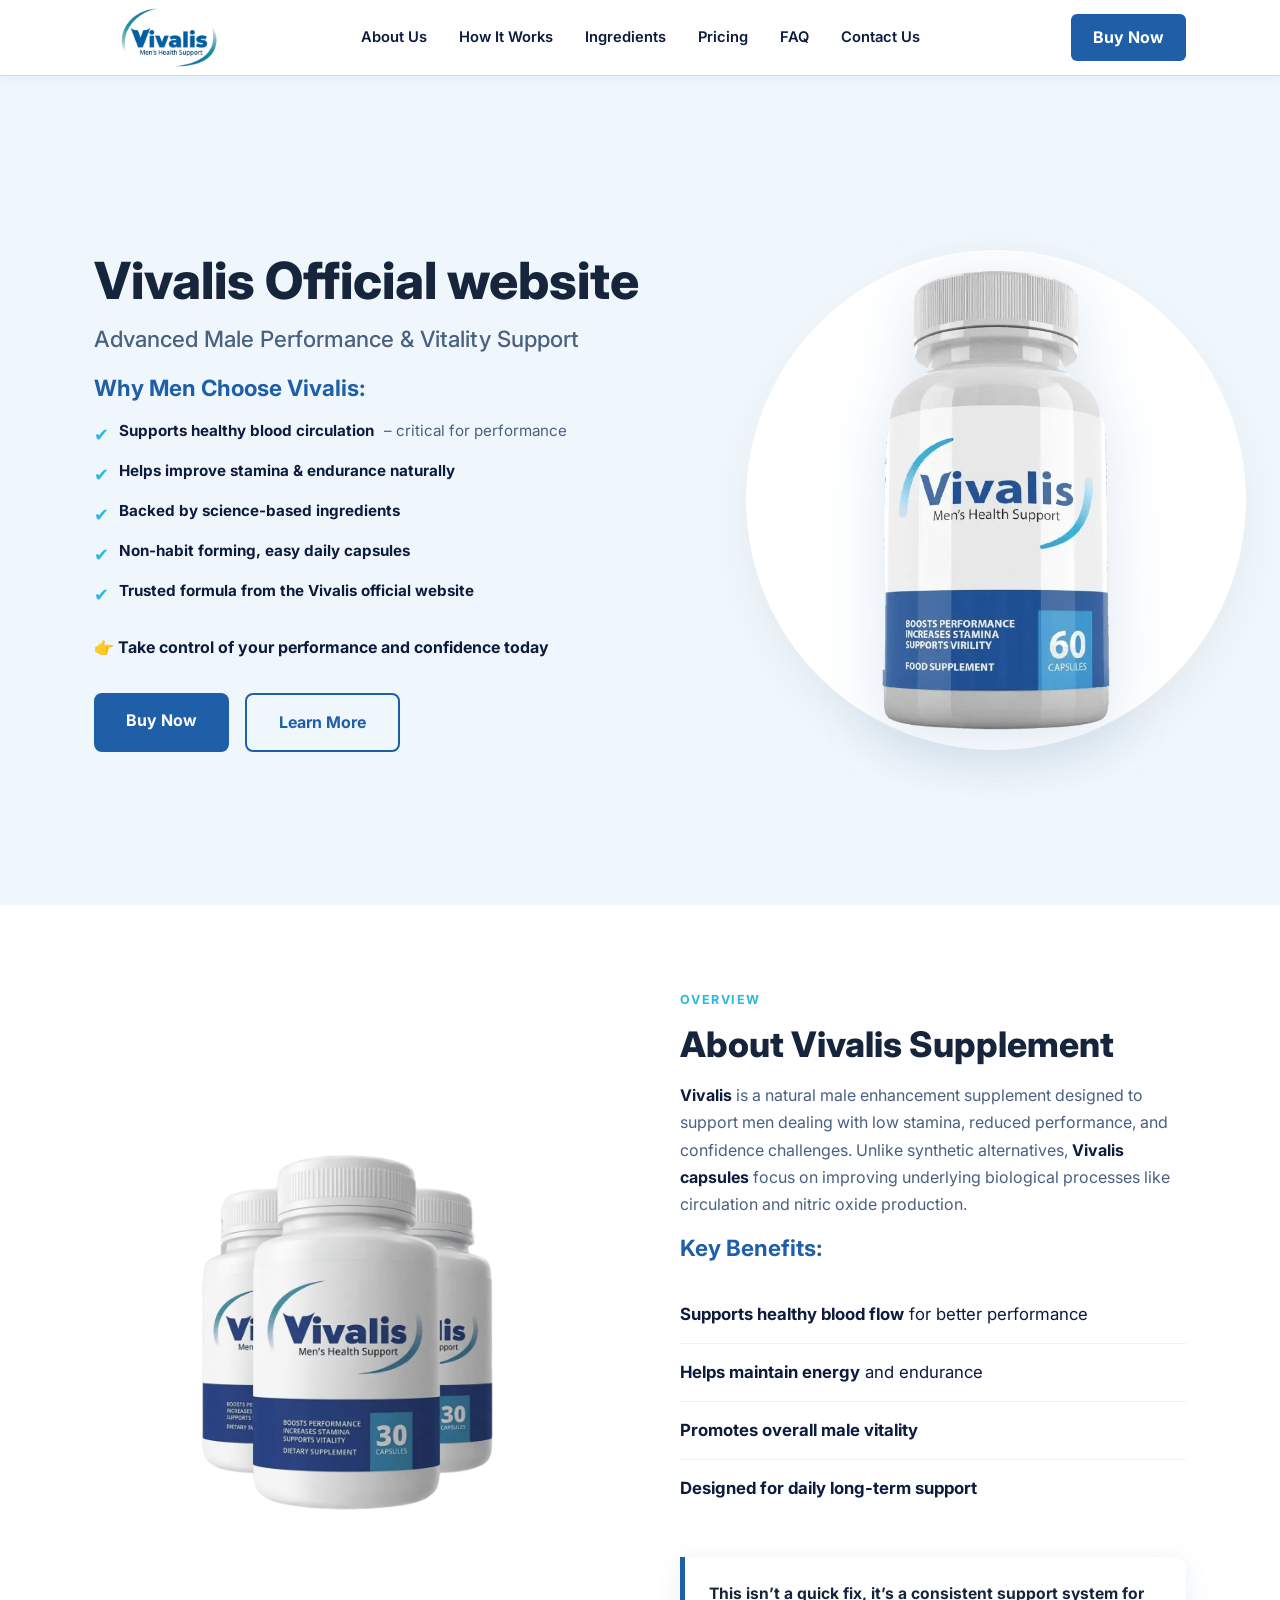
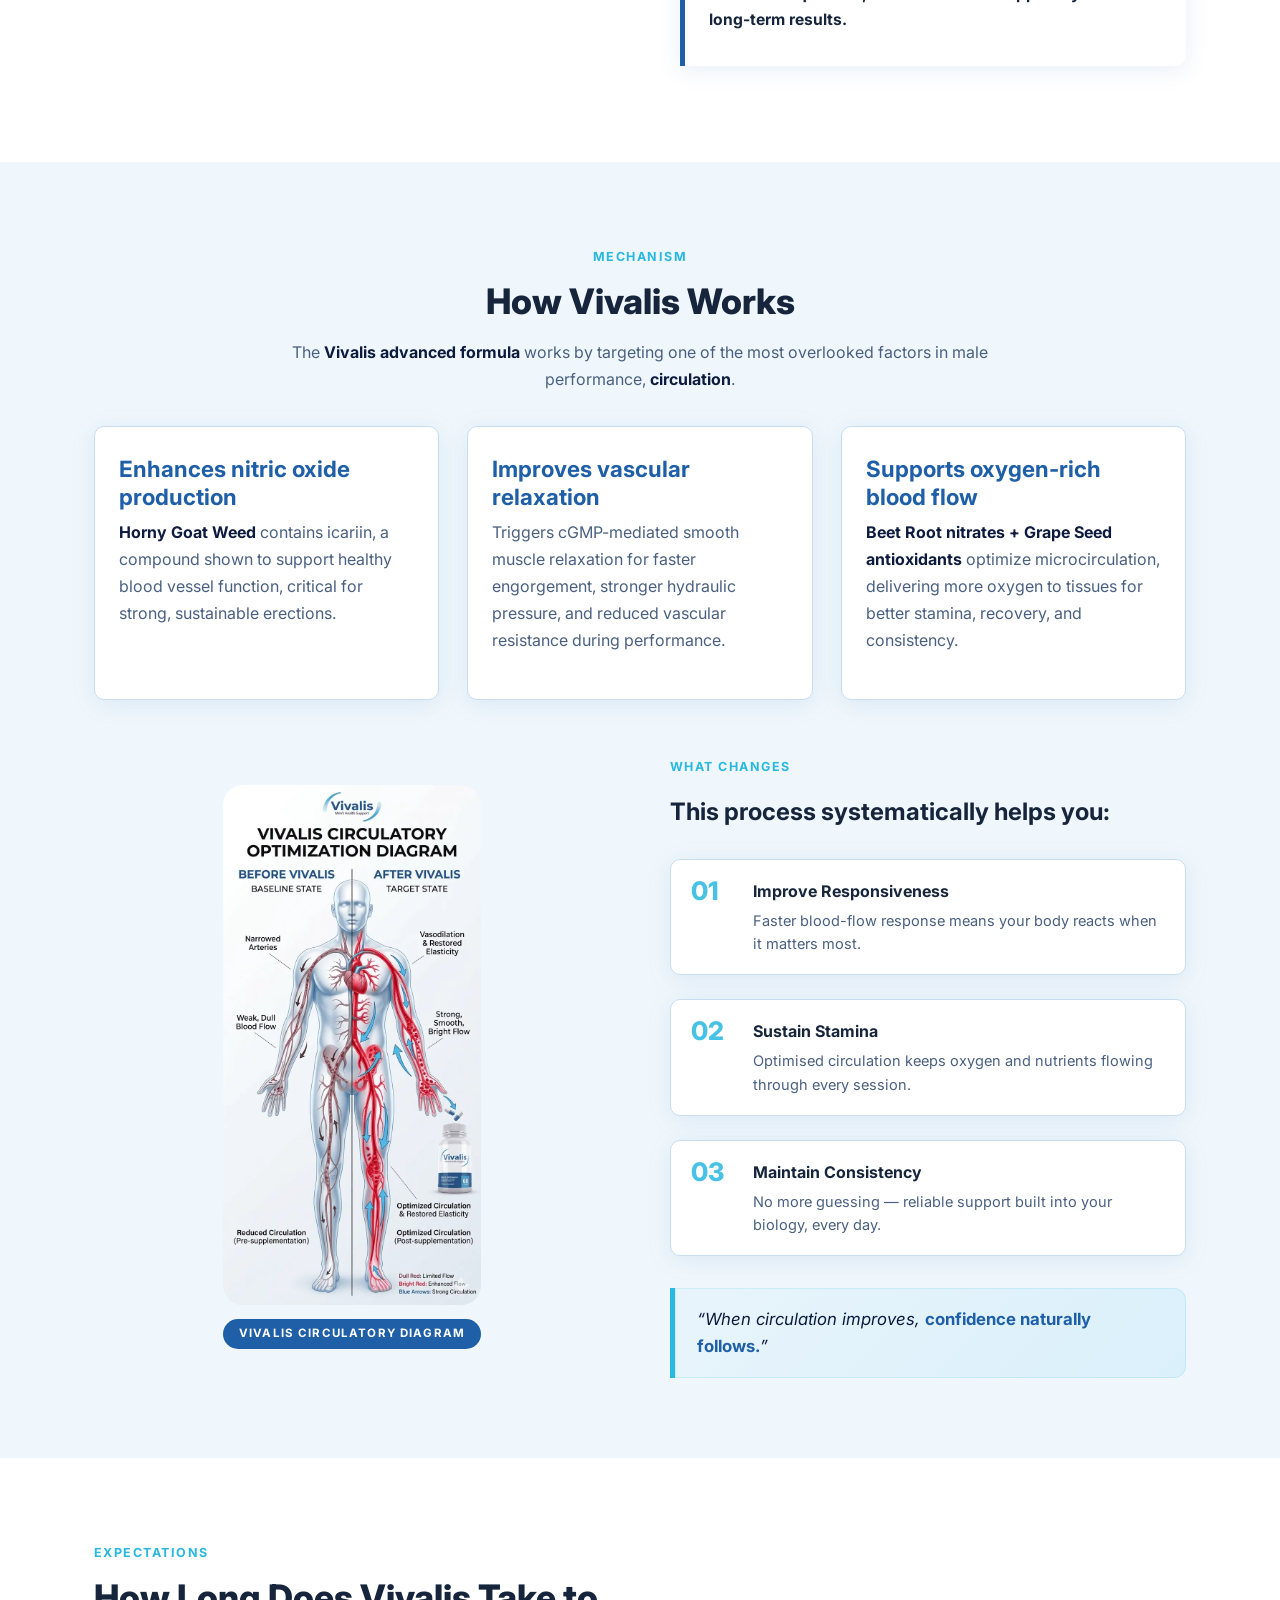
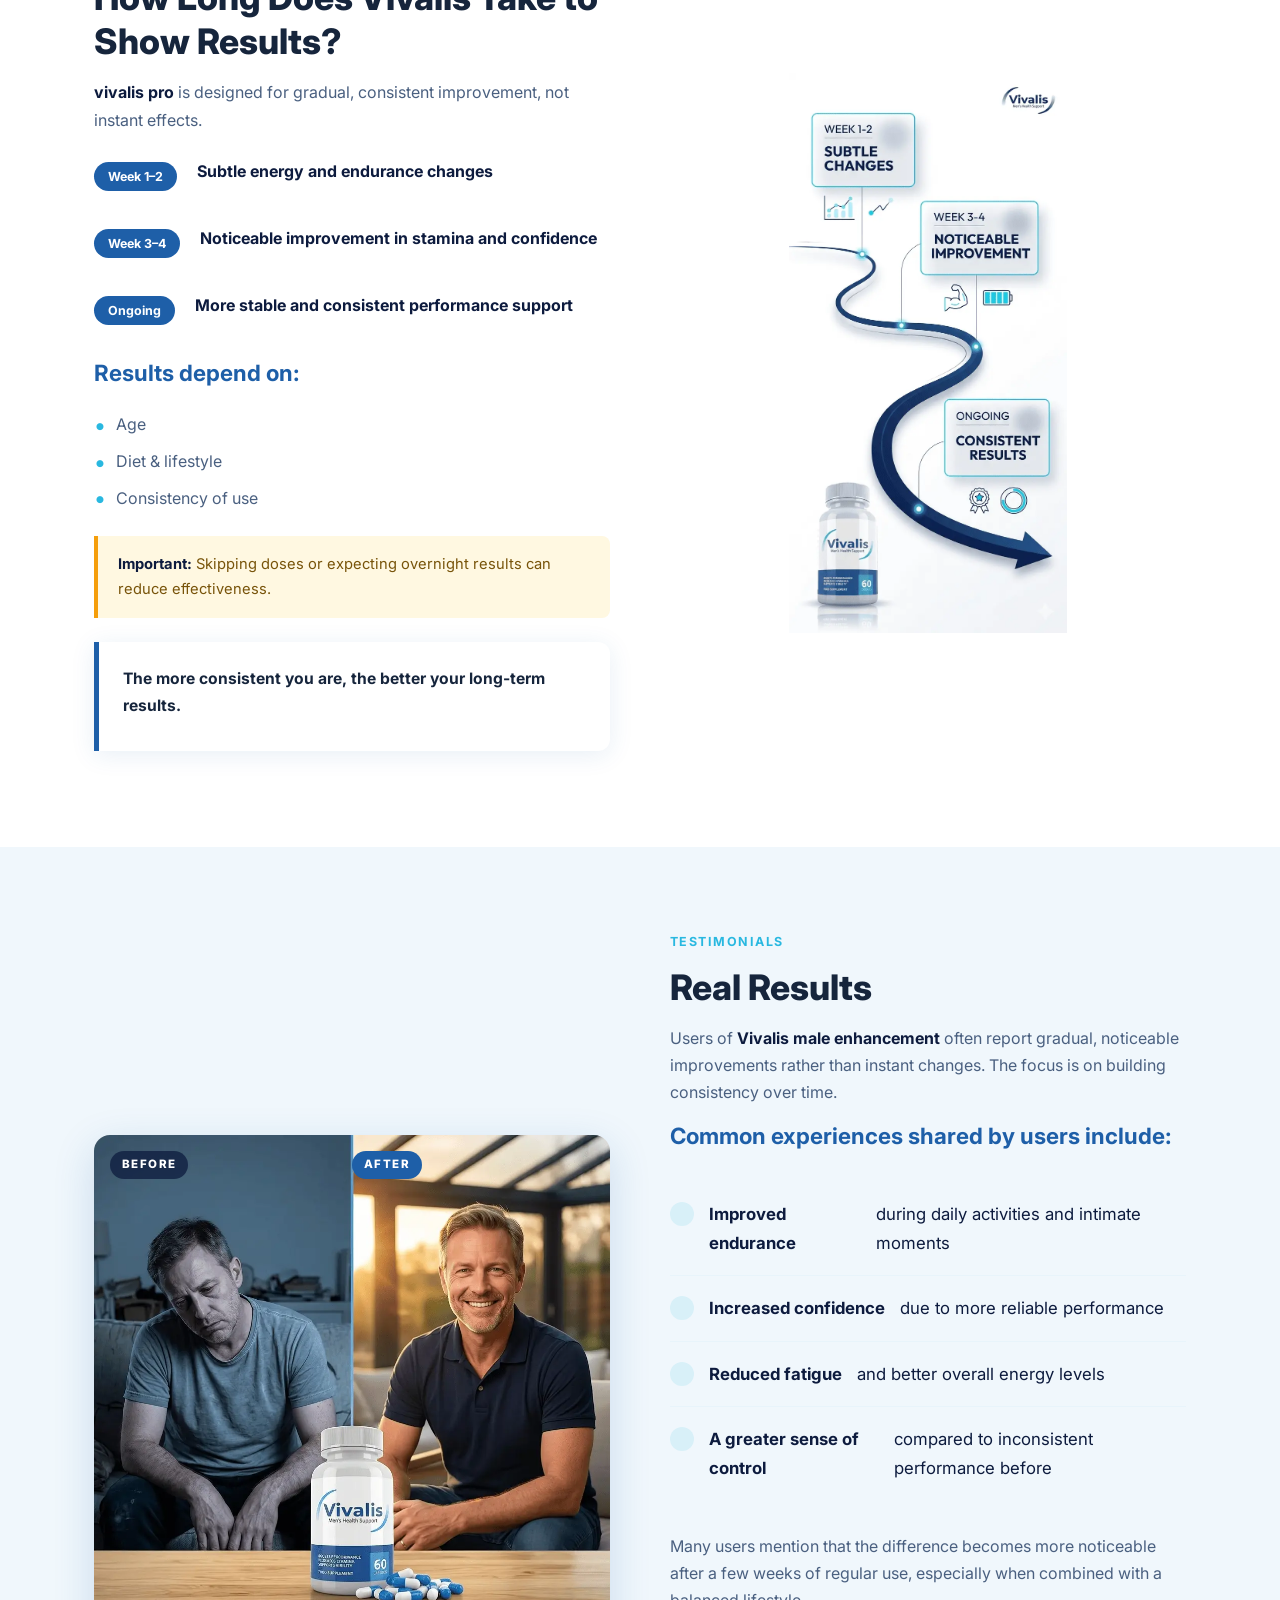
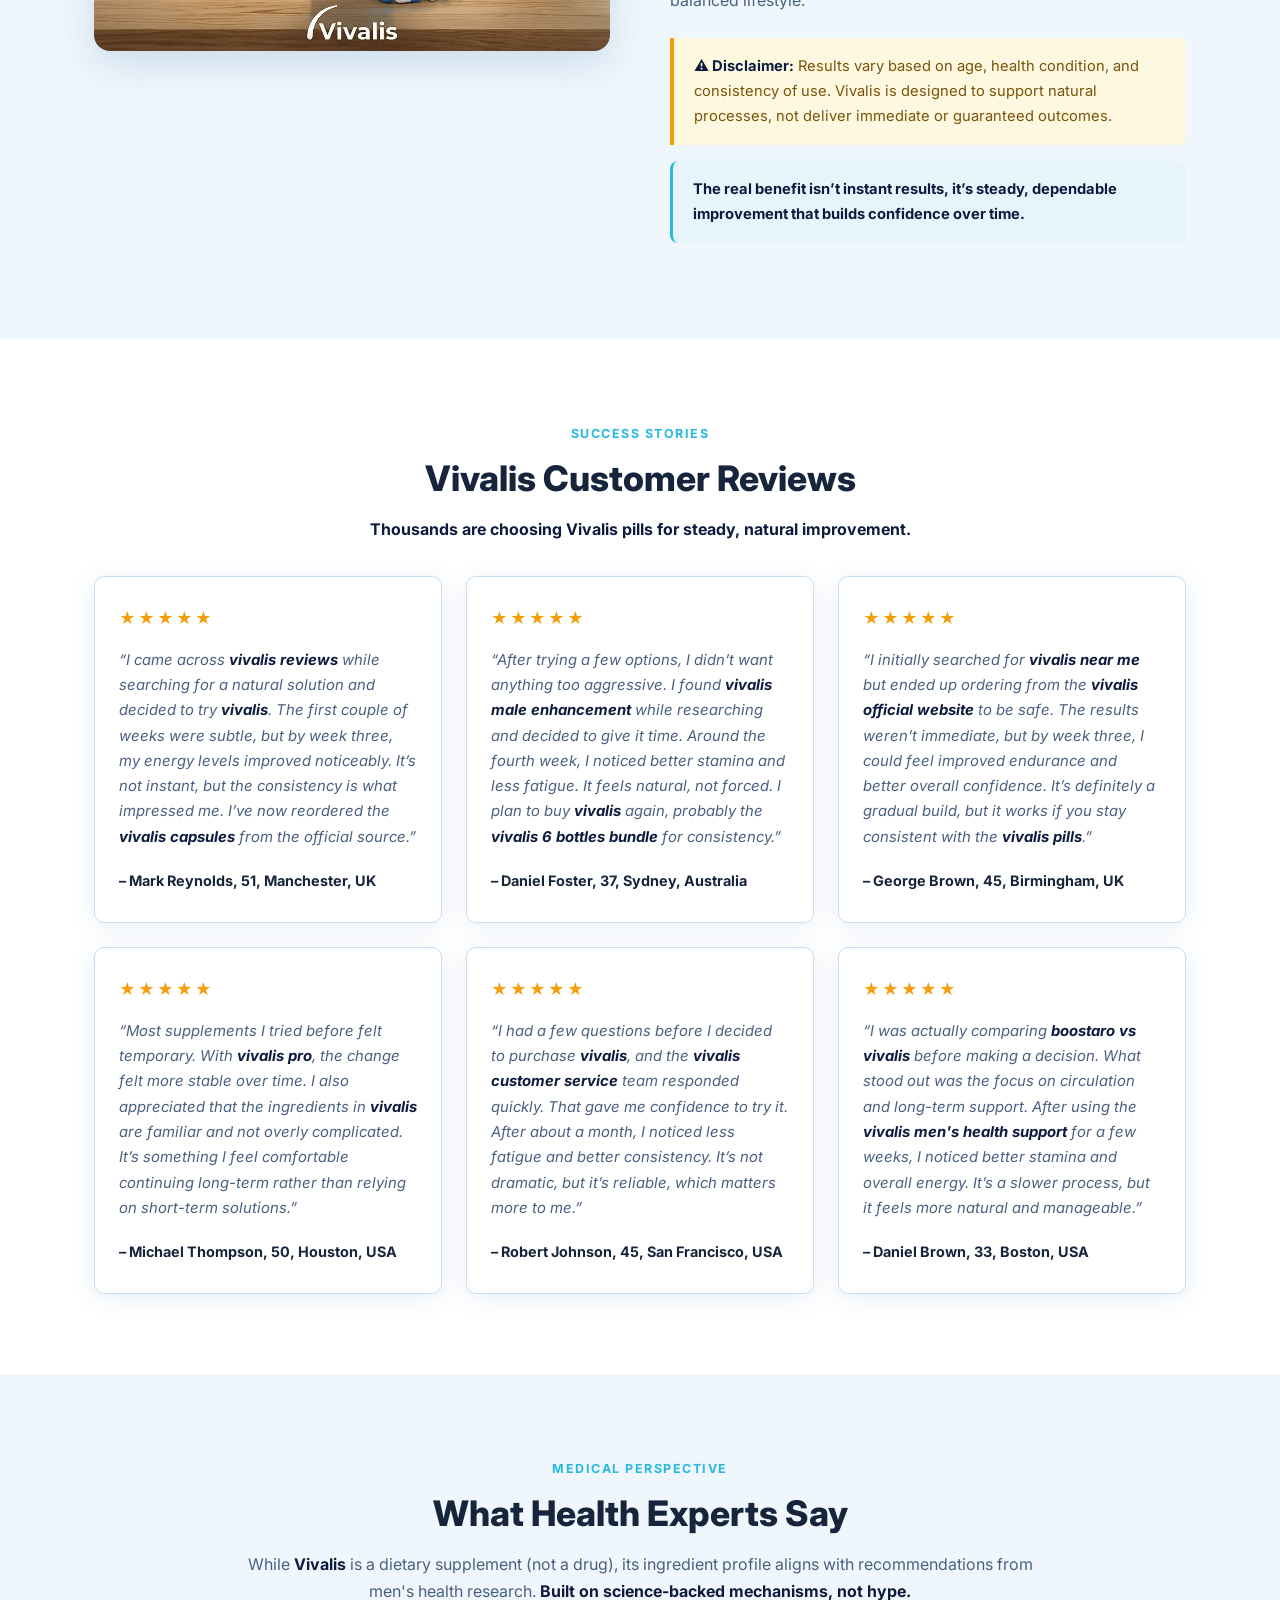
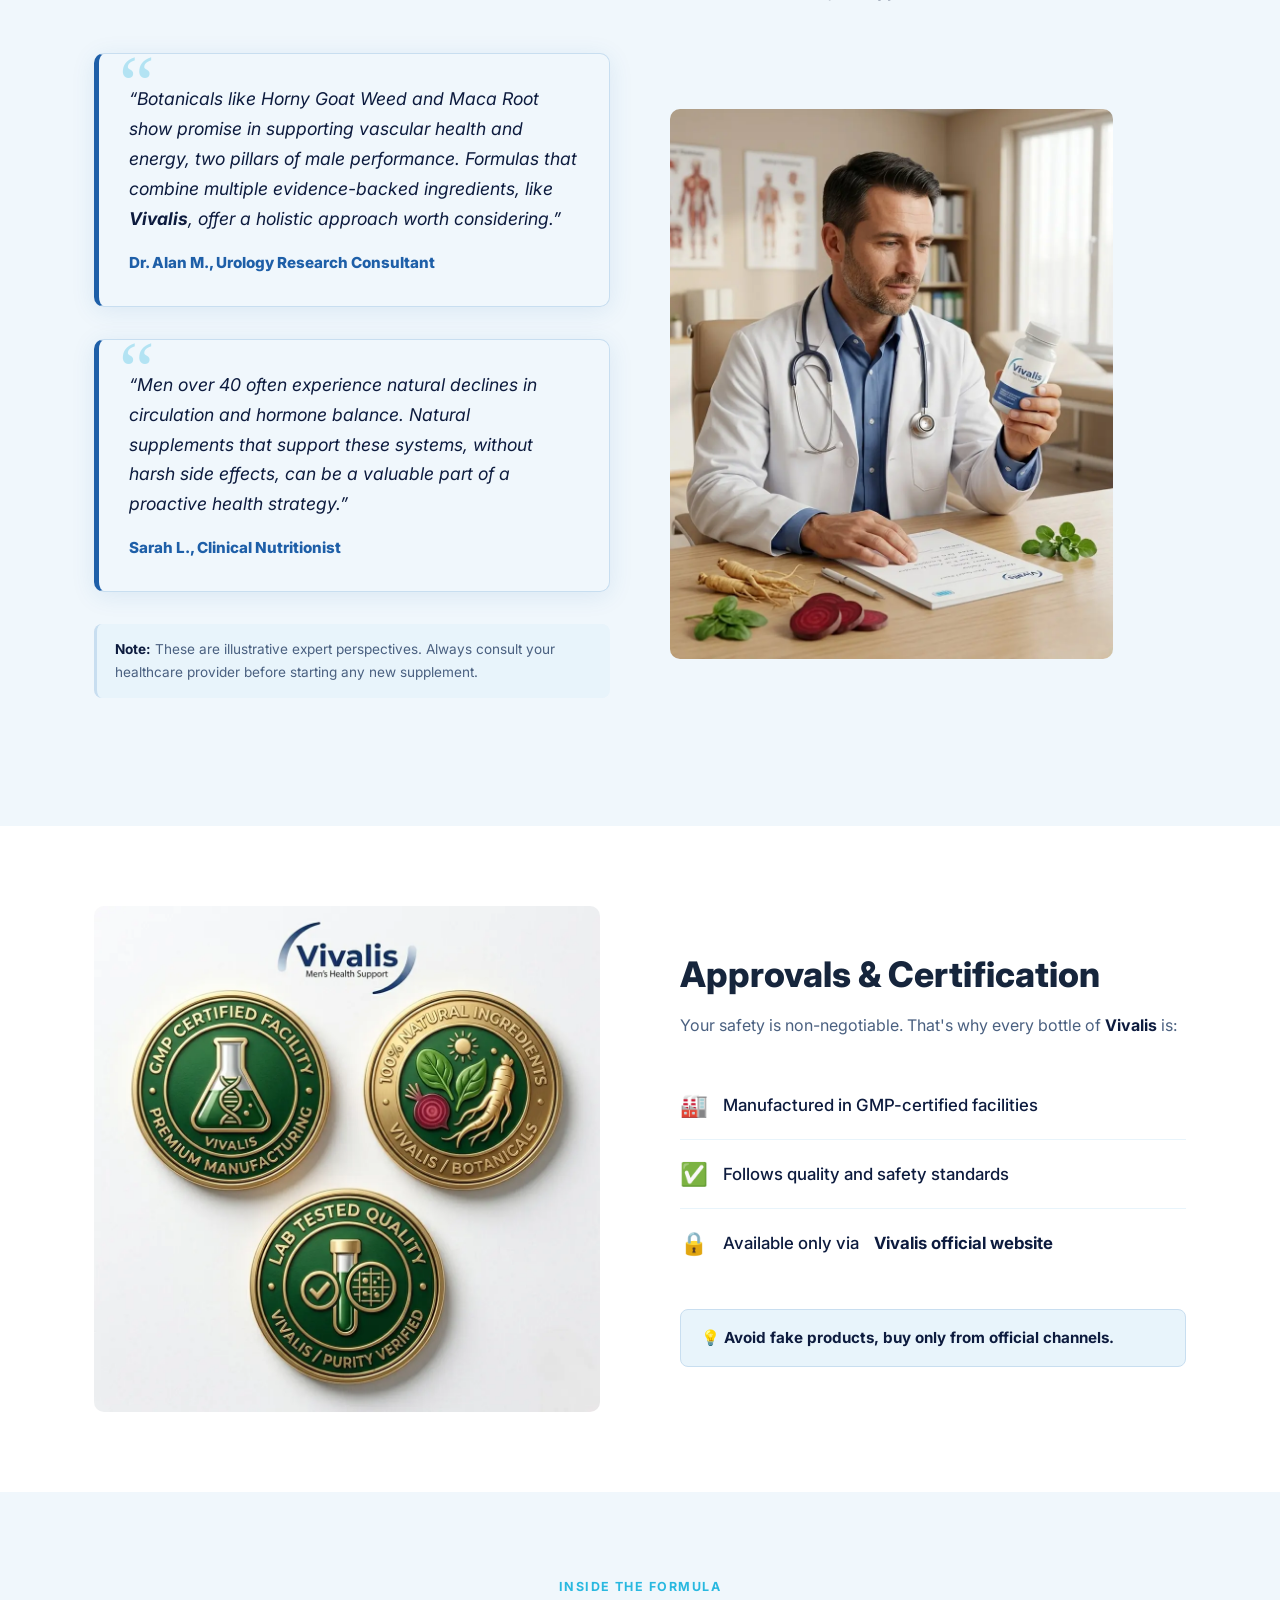
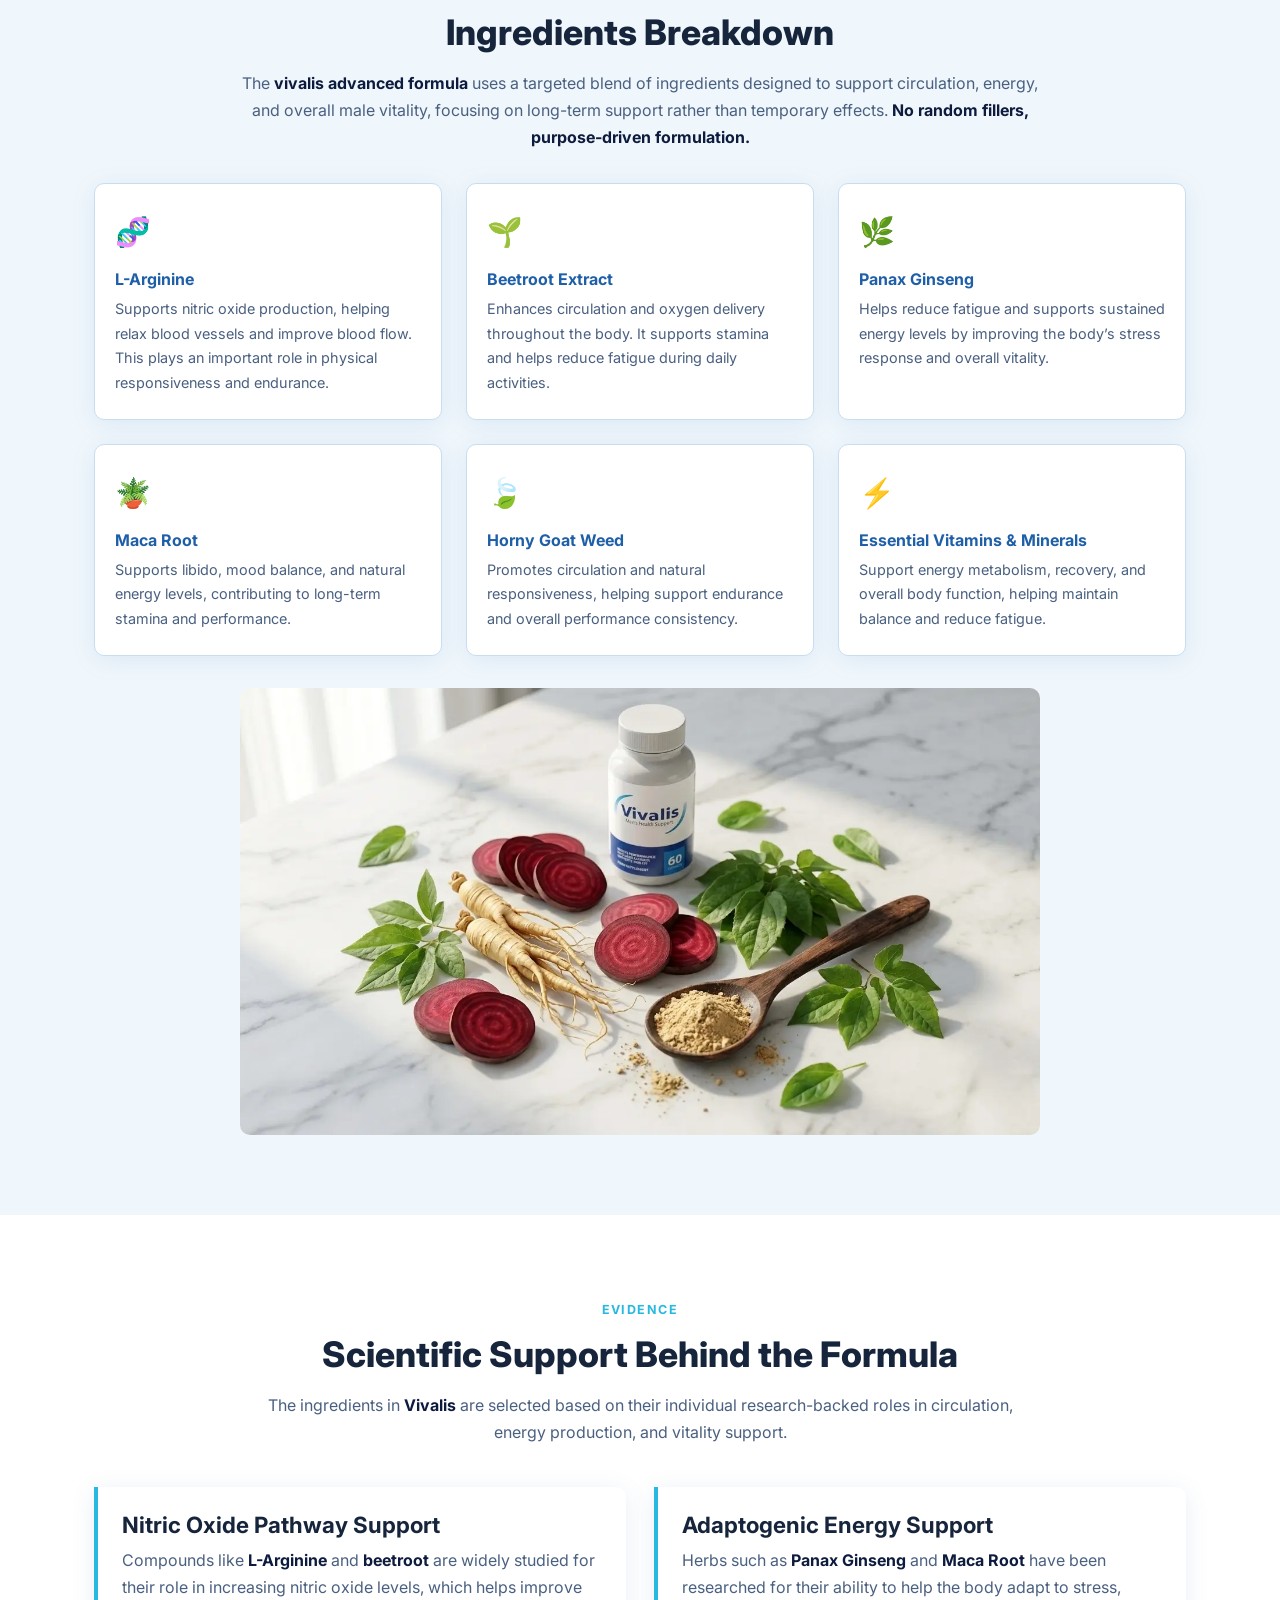
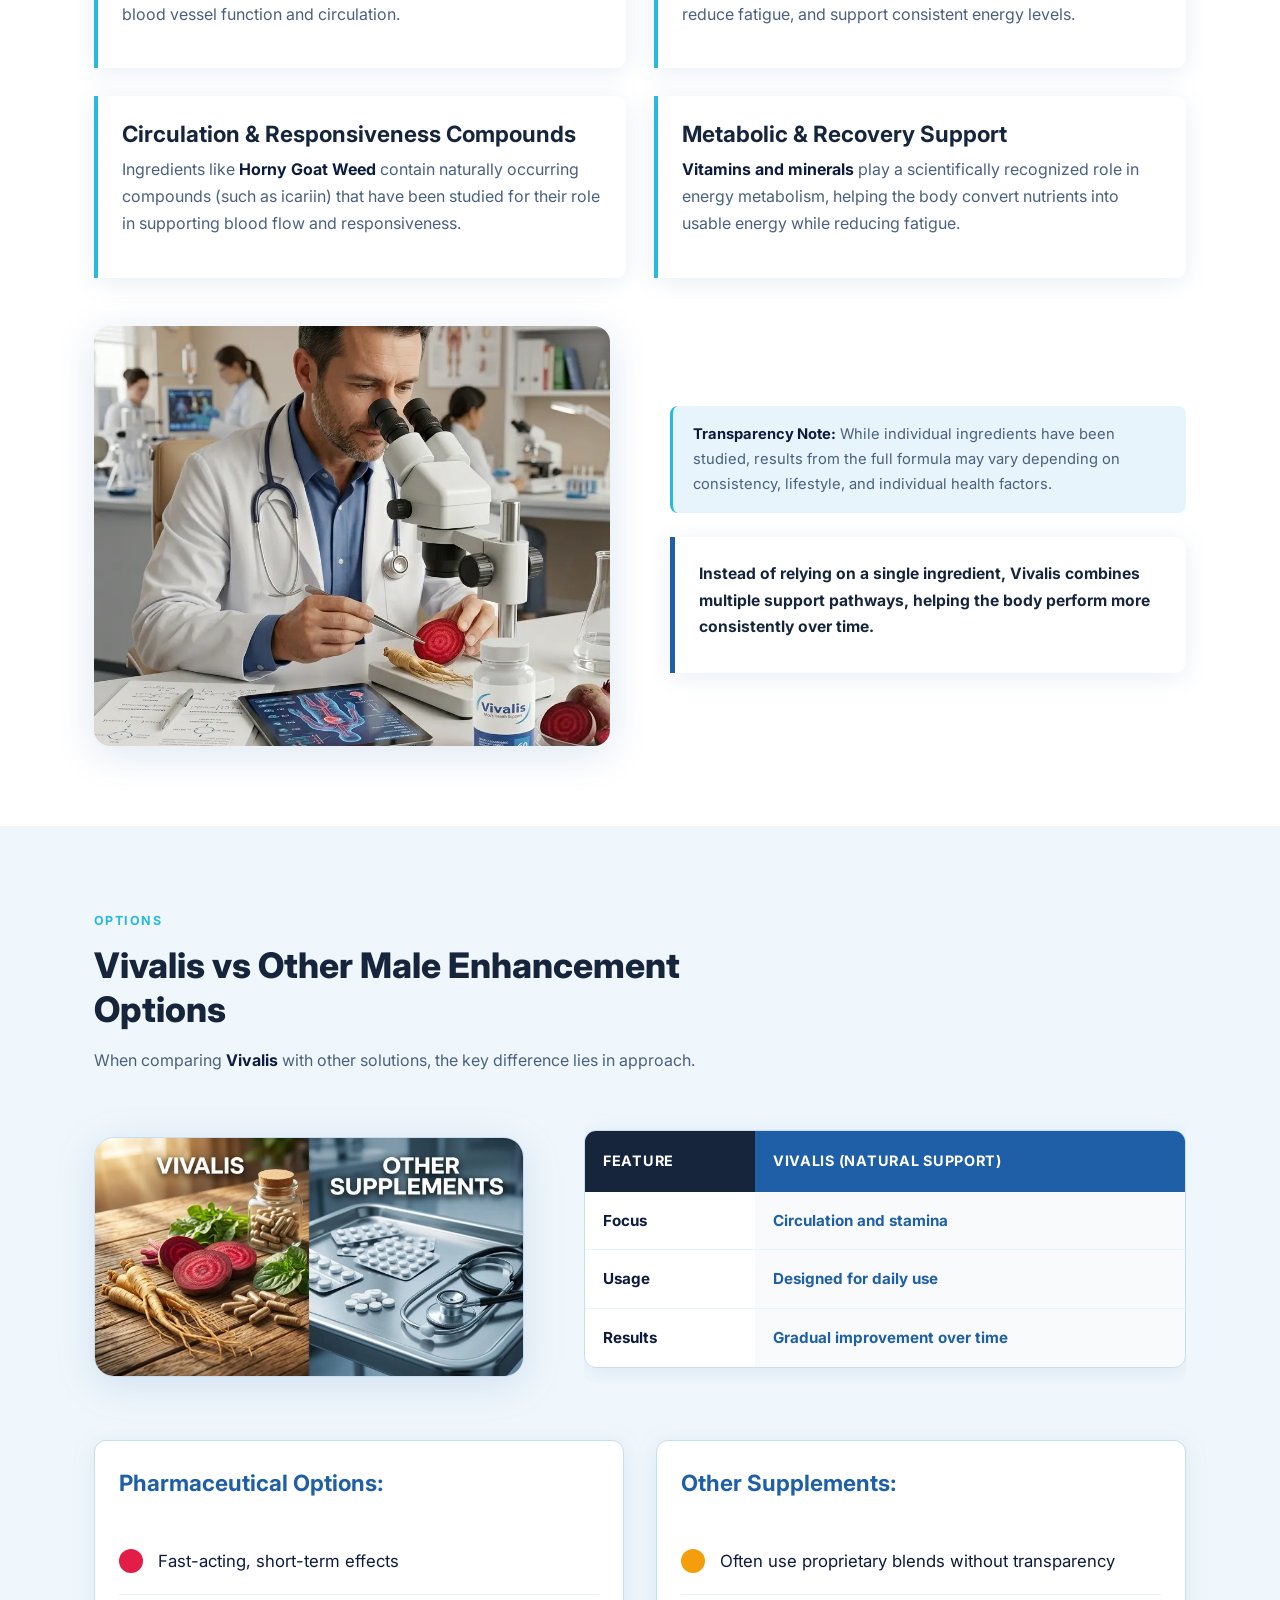
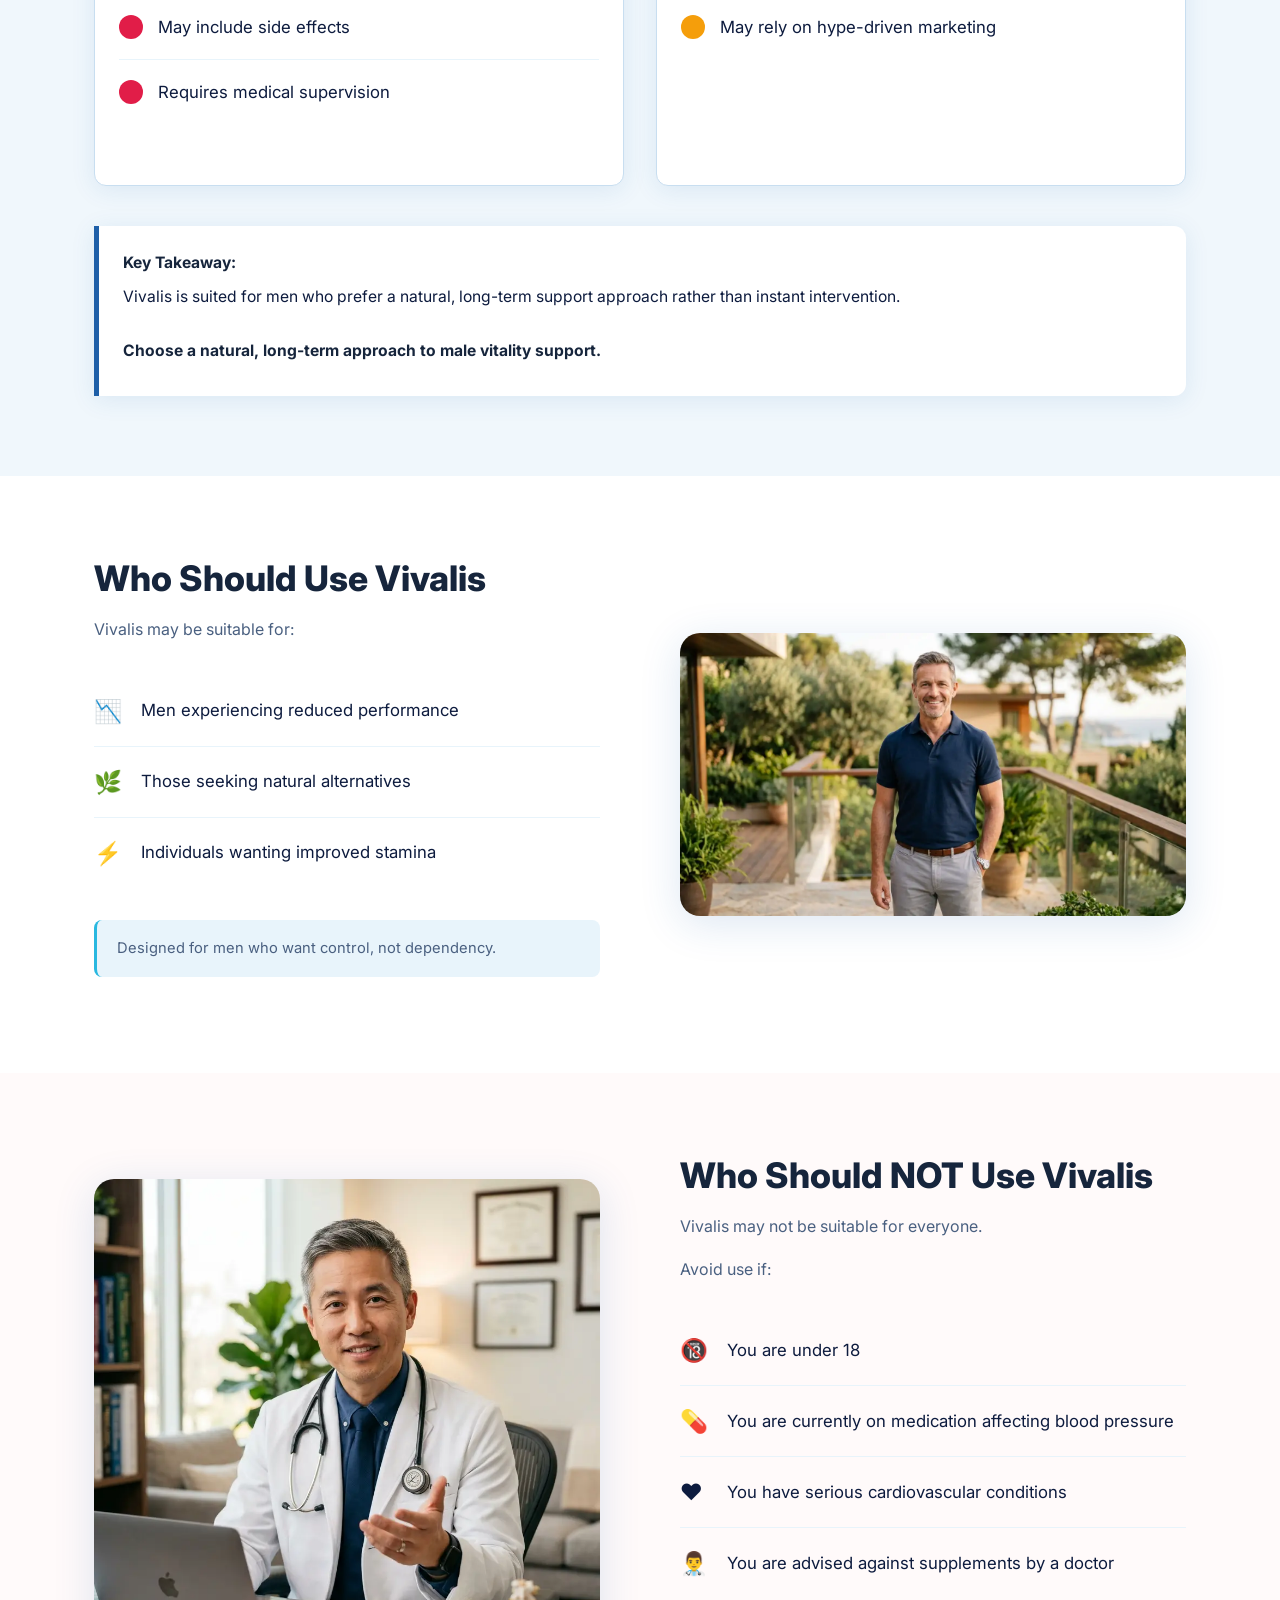
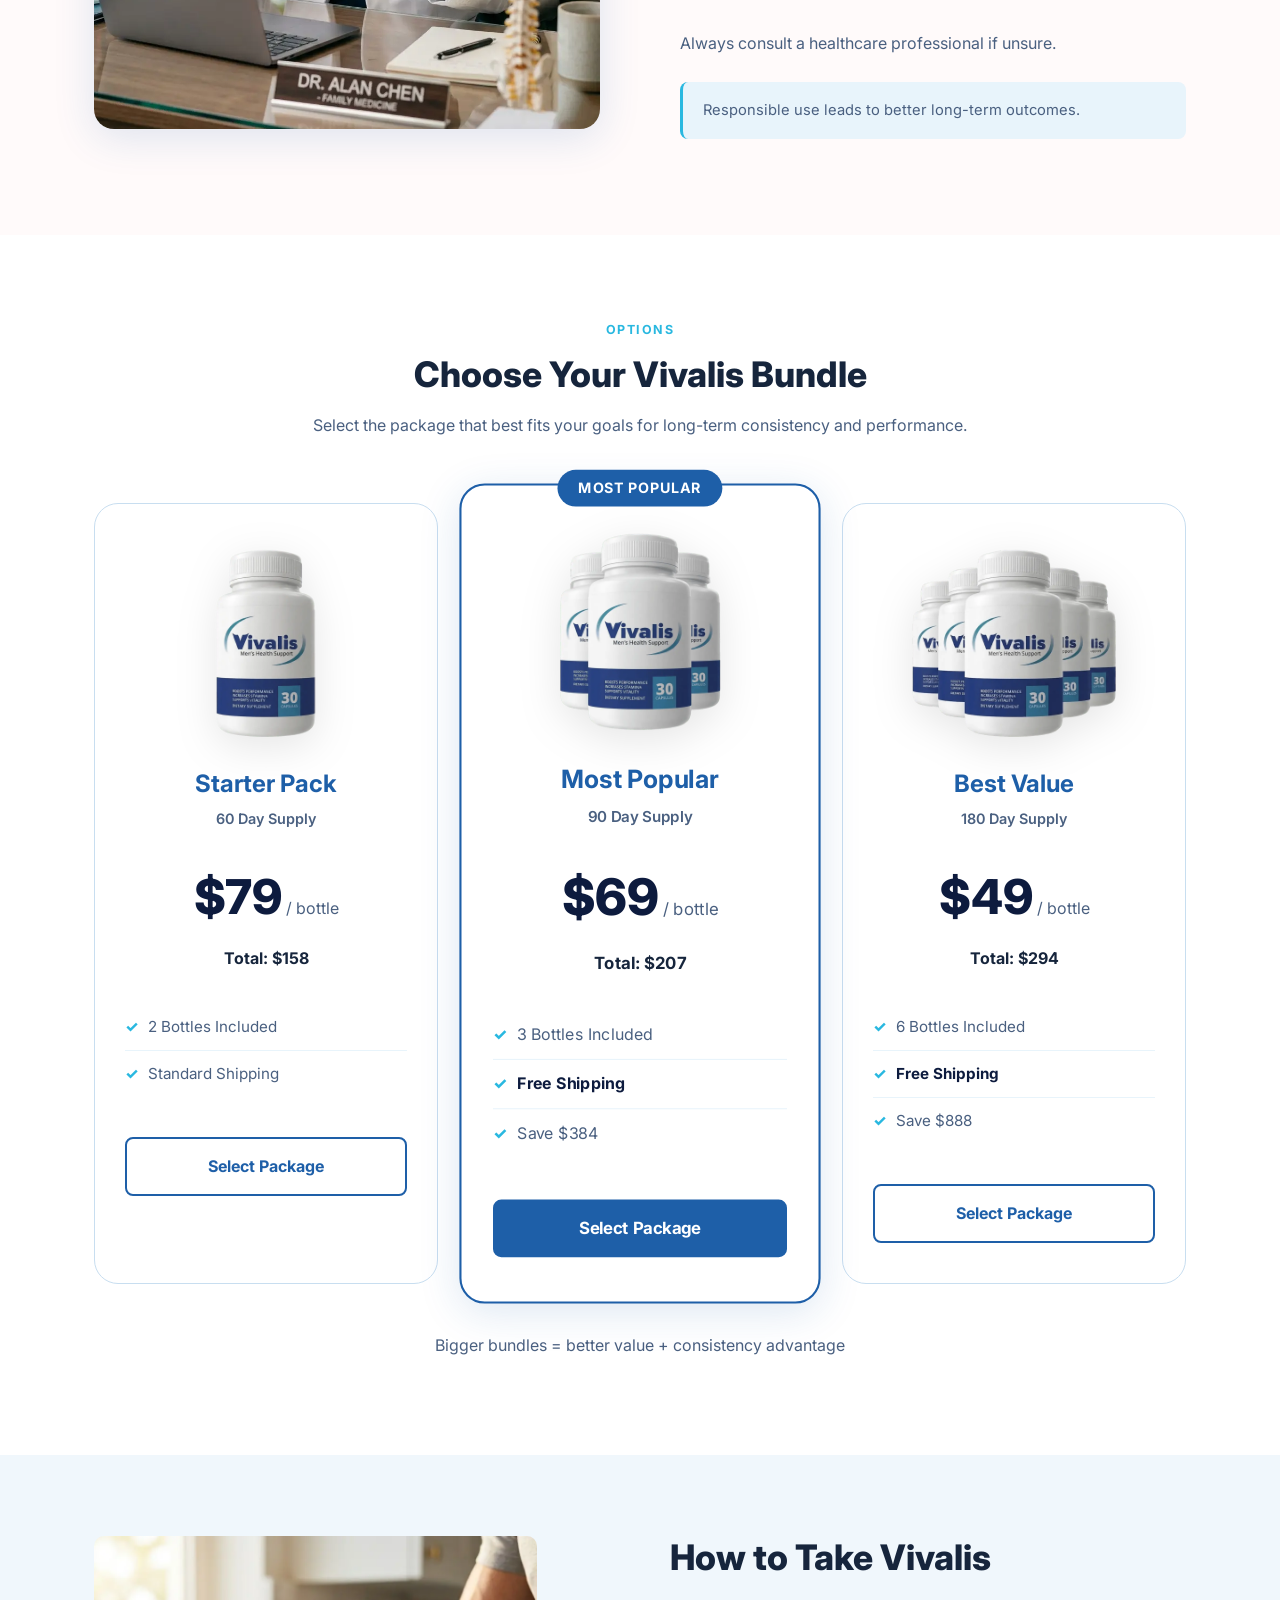
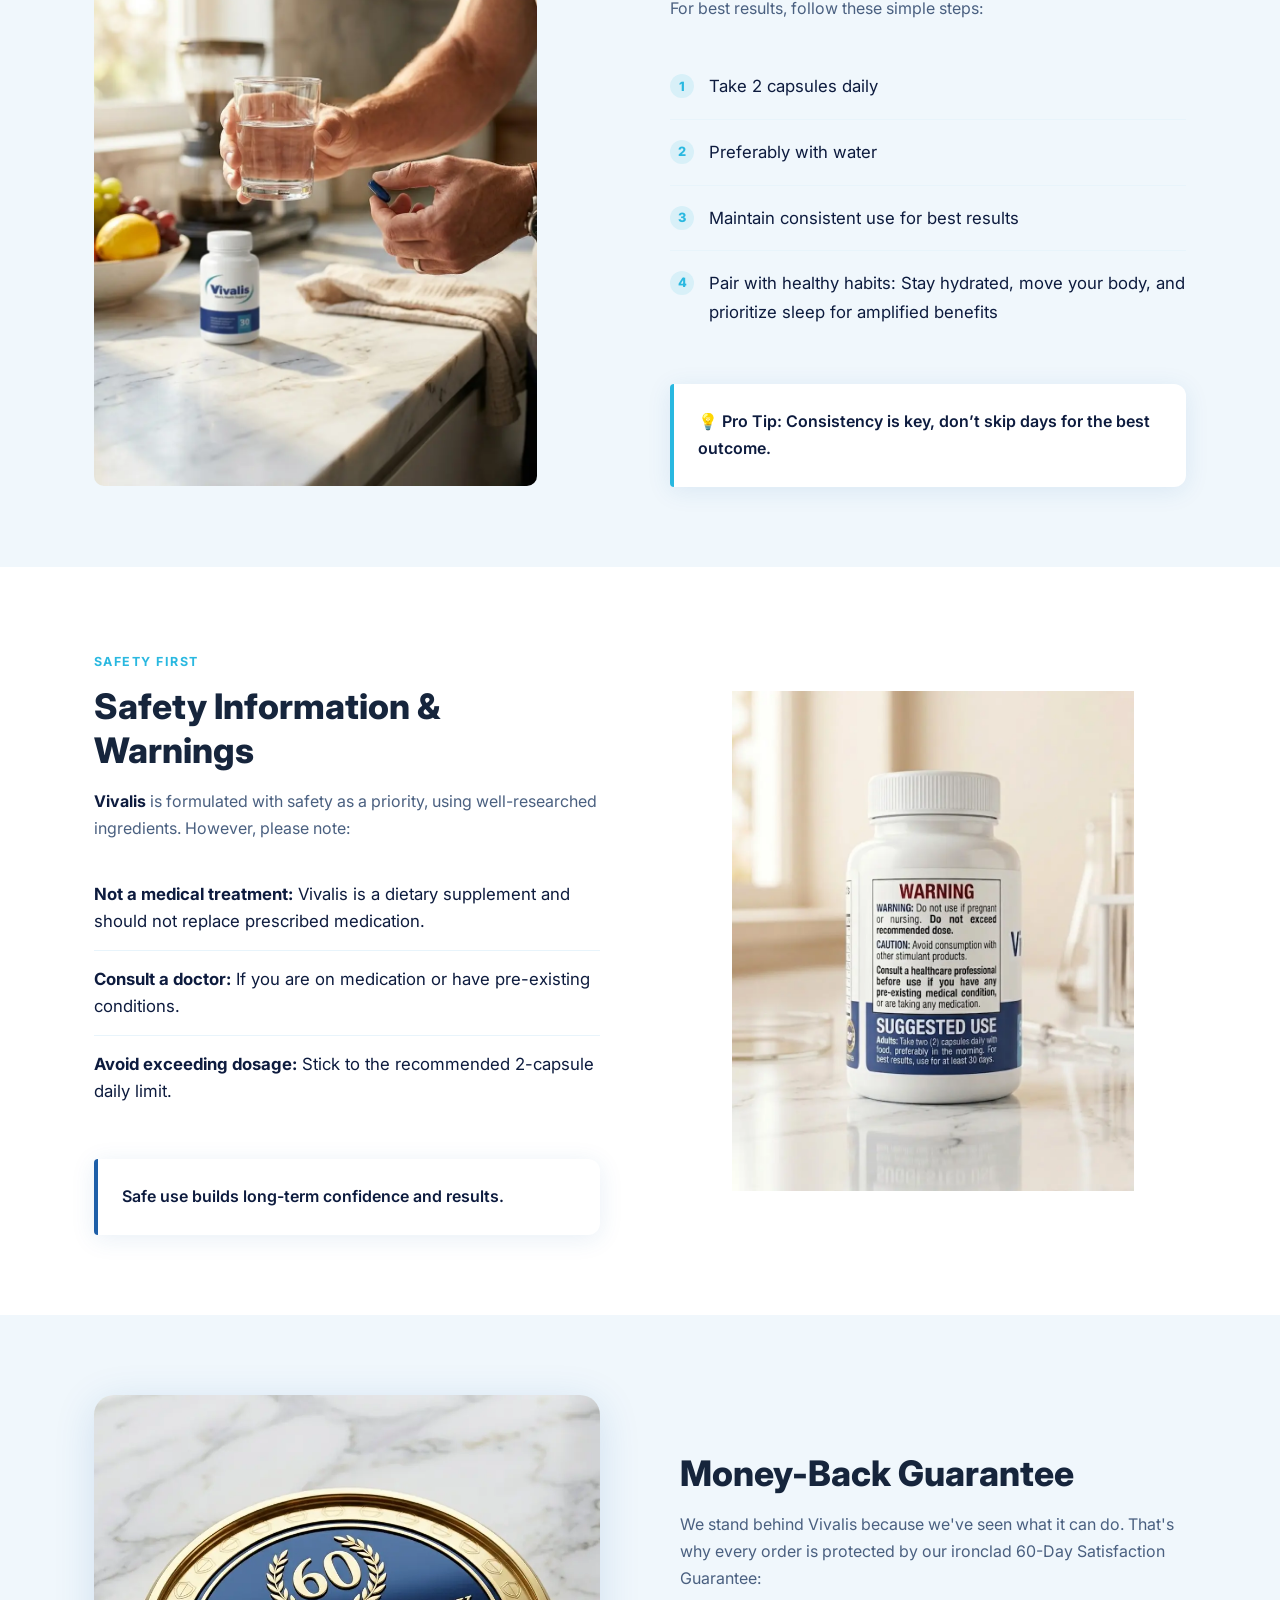
==== commit 80e4c6d4: "Remove redundant pricing button from index.html" ====
--- a/index.html
+++ b/index.html
@@ -918,8 +918,6 @@
 
             <div style="text-align: center; margin-top: 3rem;">
                 <p>Bigger bundles = better value + consistency advantage</p>
-                <a href="https://secureofficialsite.store/buy-vivalis" class="btn btn-primary">Check latest pricing on
-                    official website</a>
             </div>
         </div>
     </section>
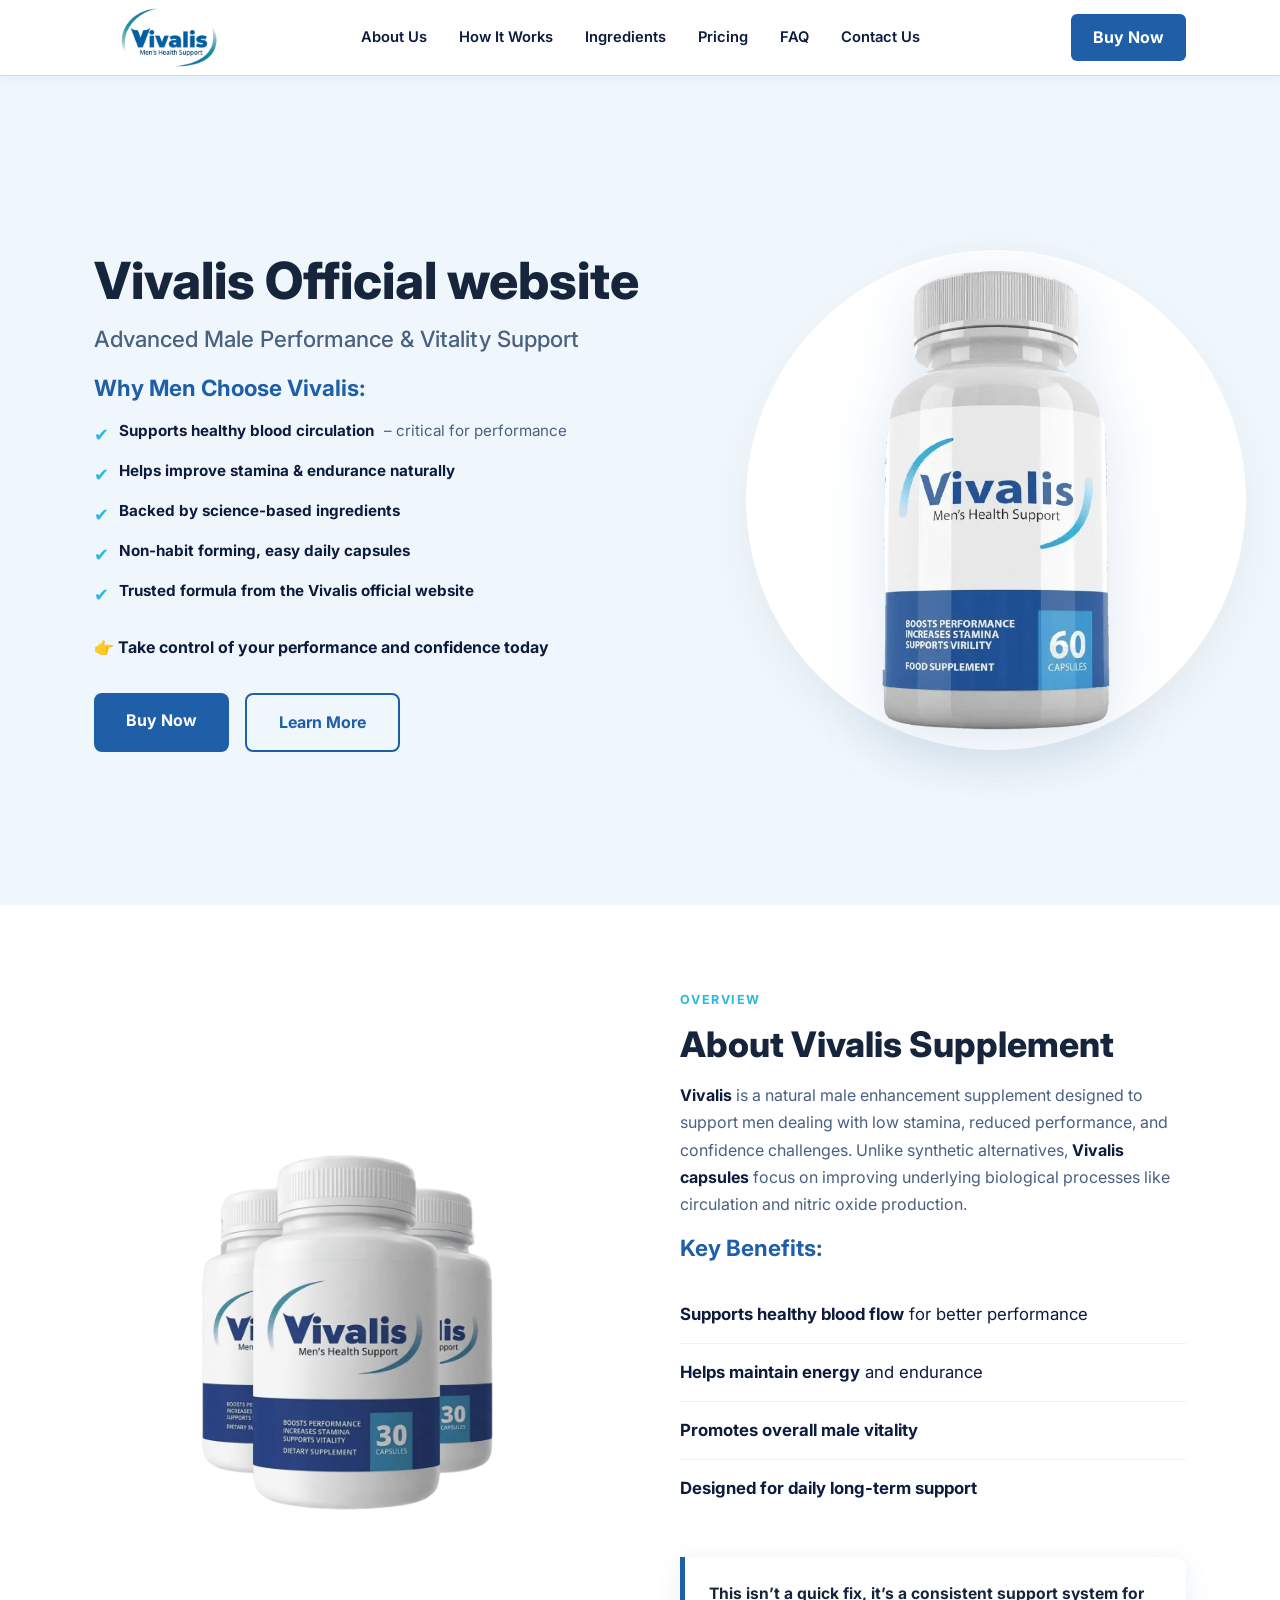
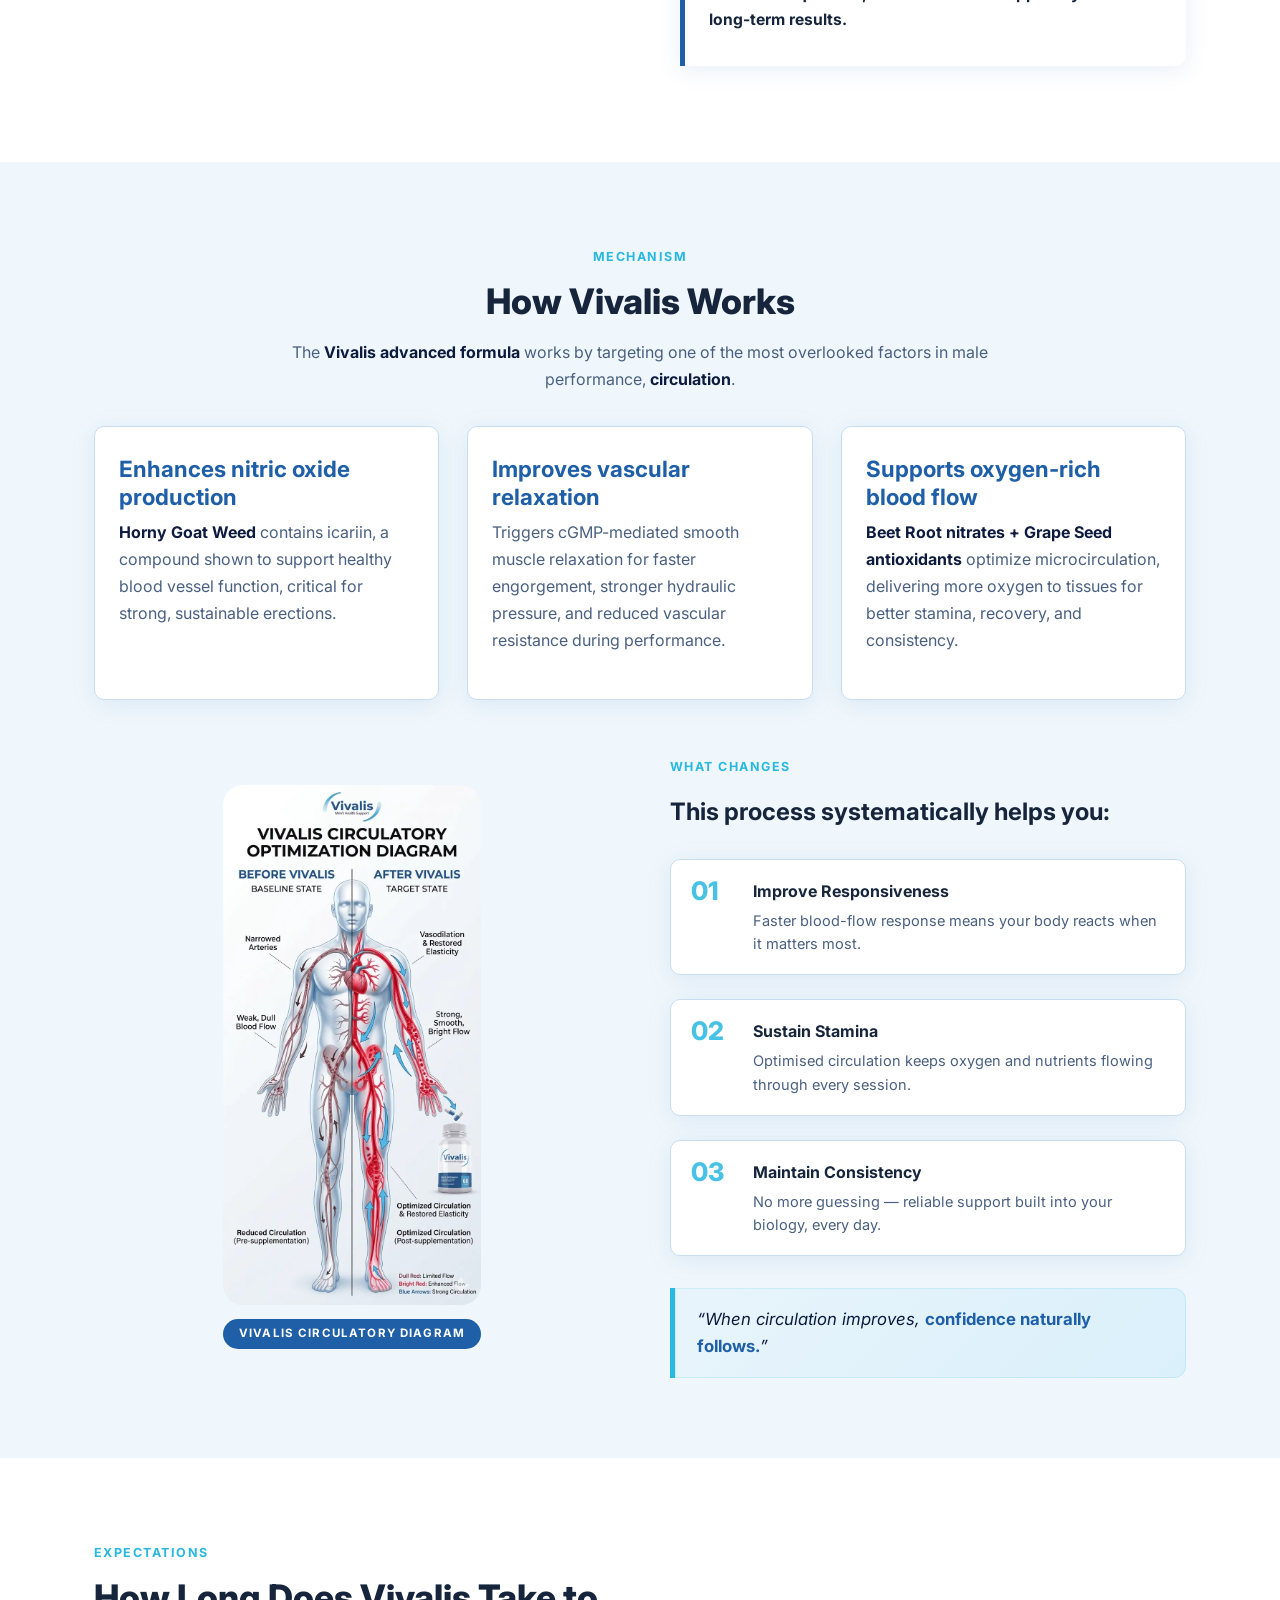
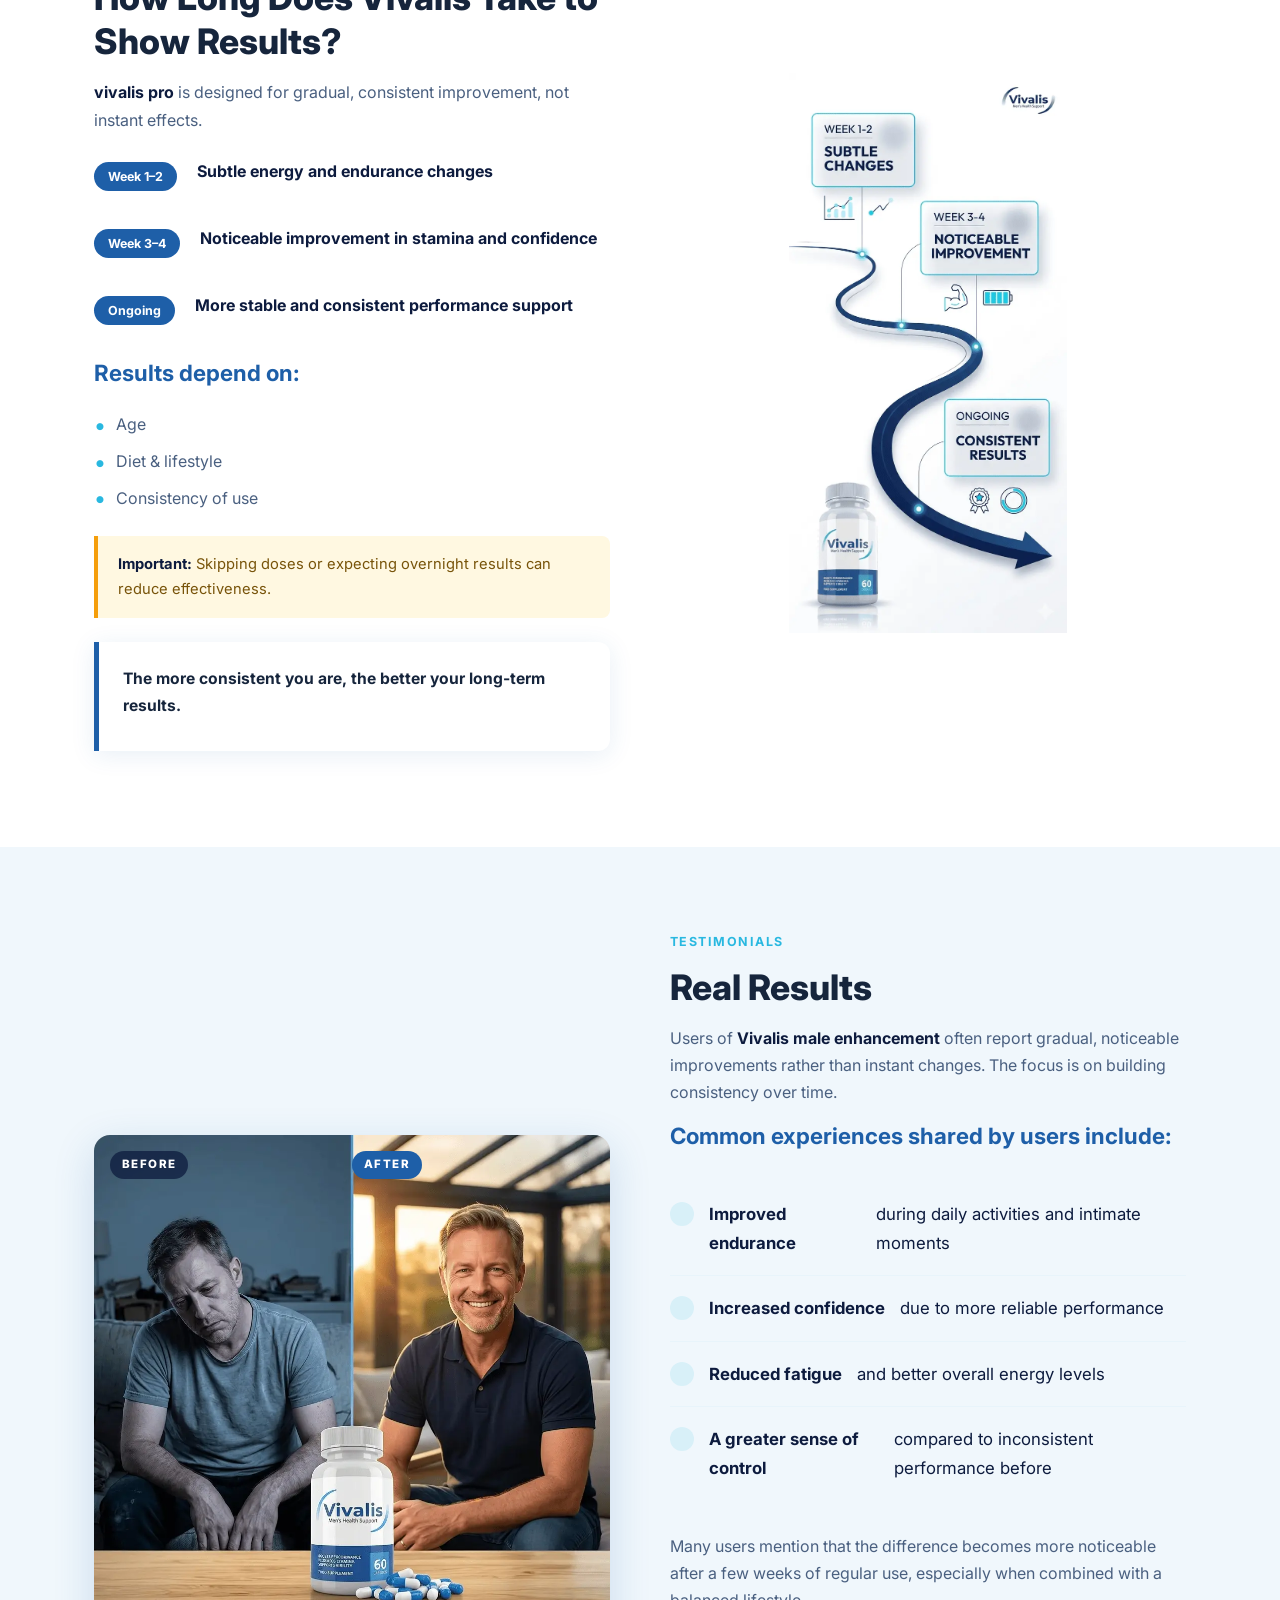
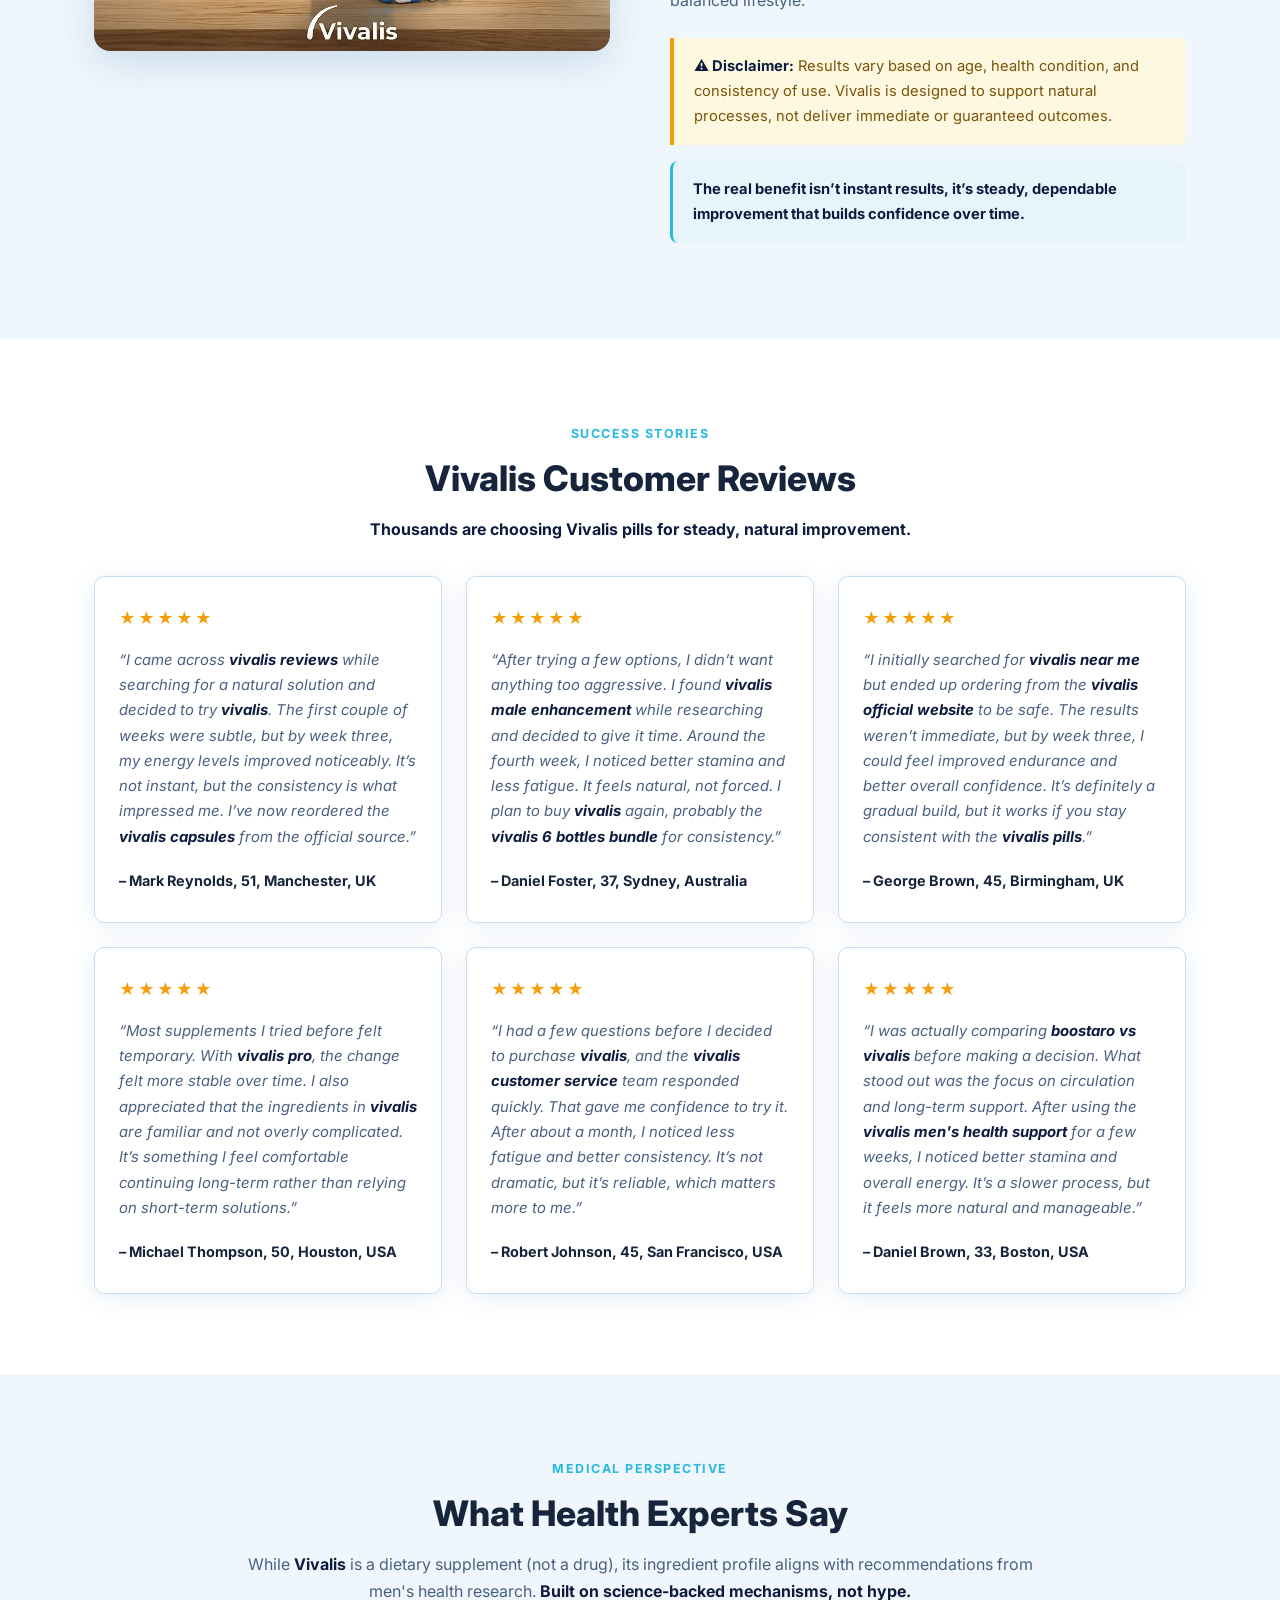
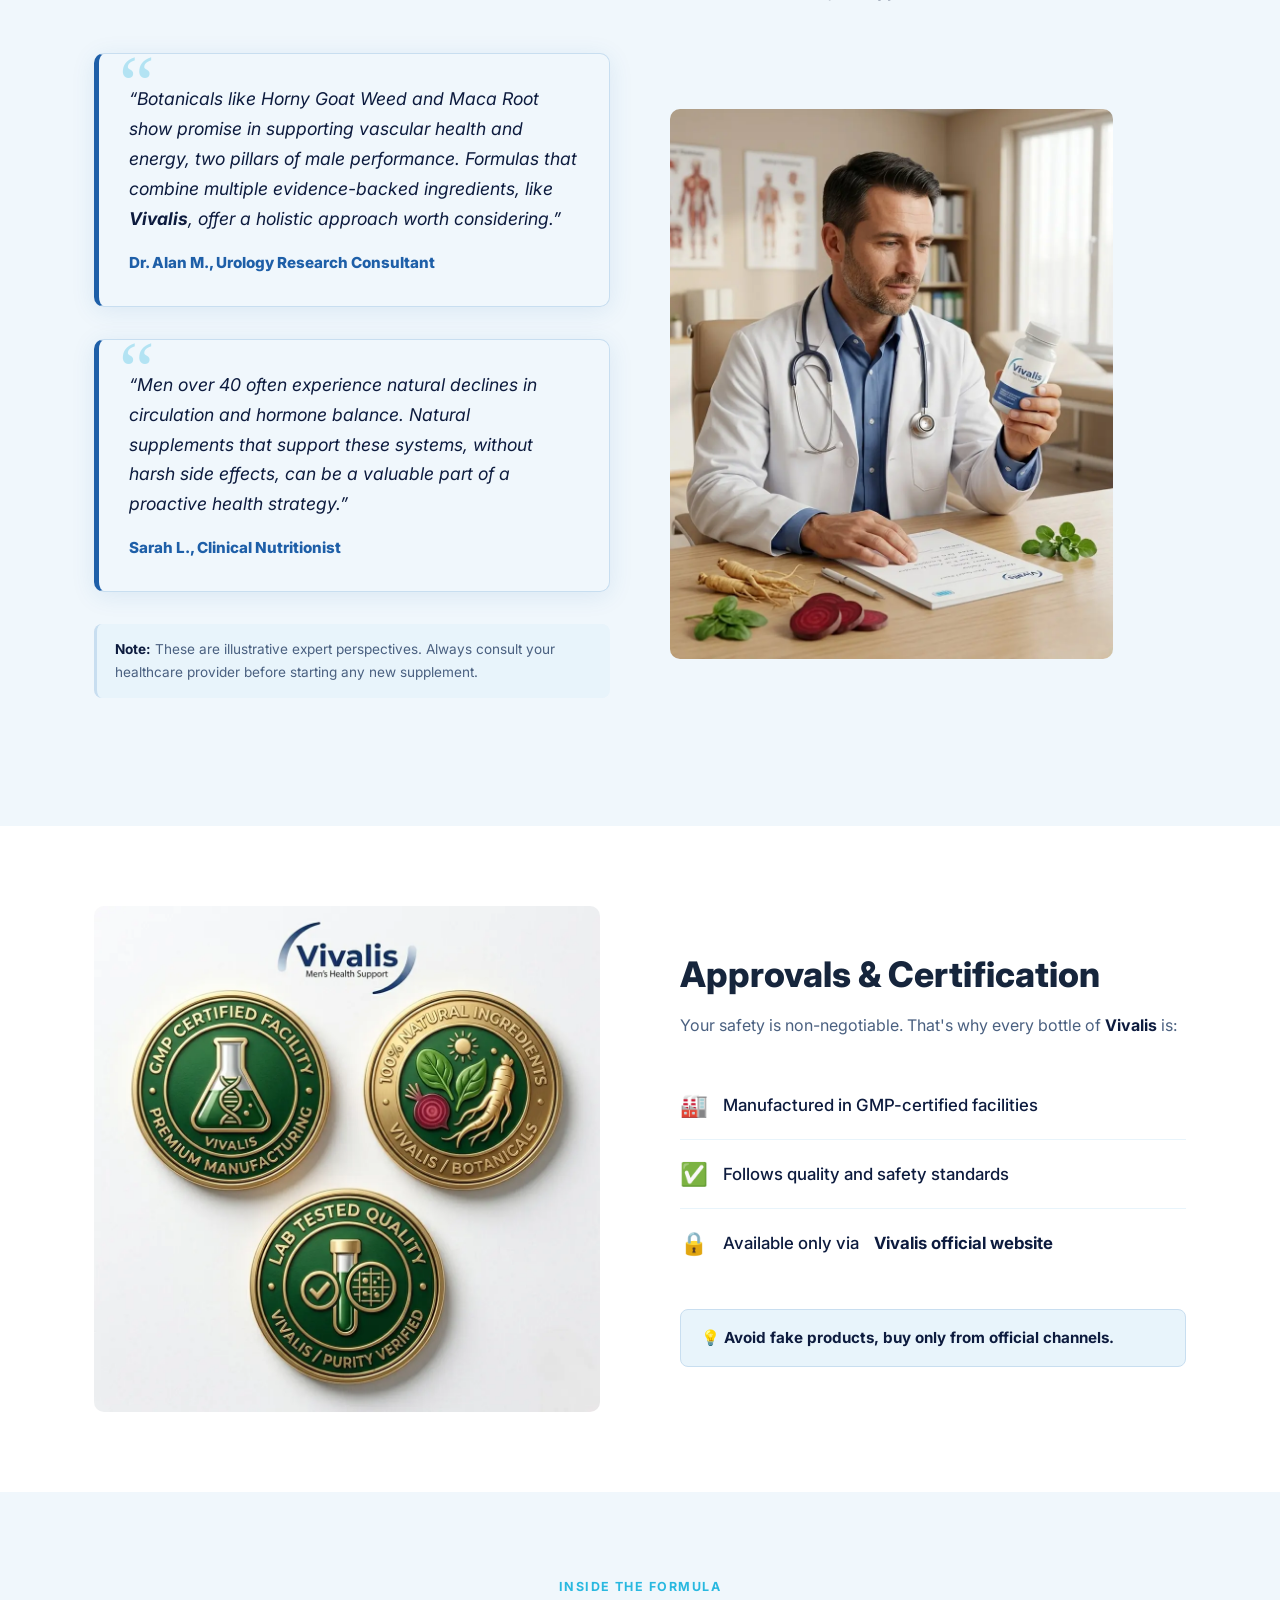
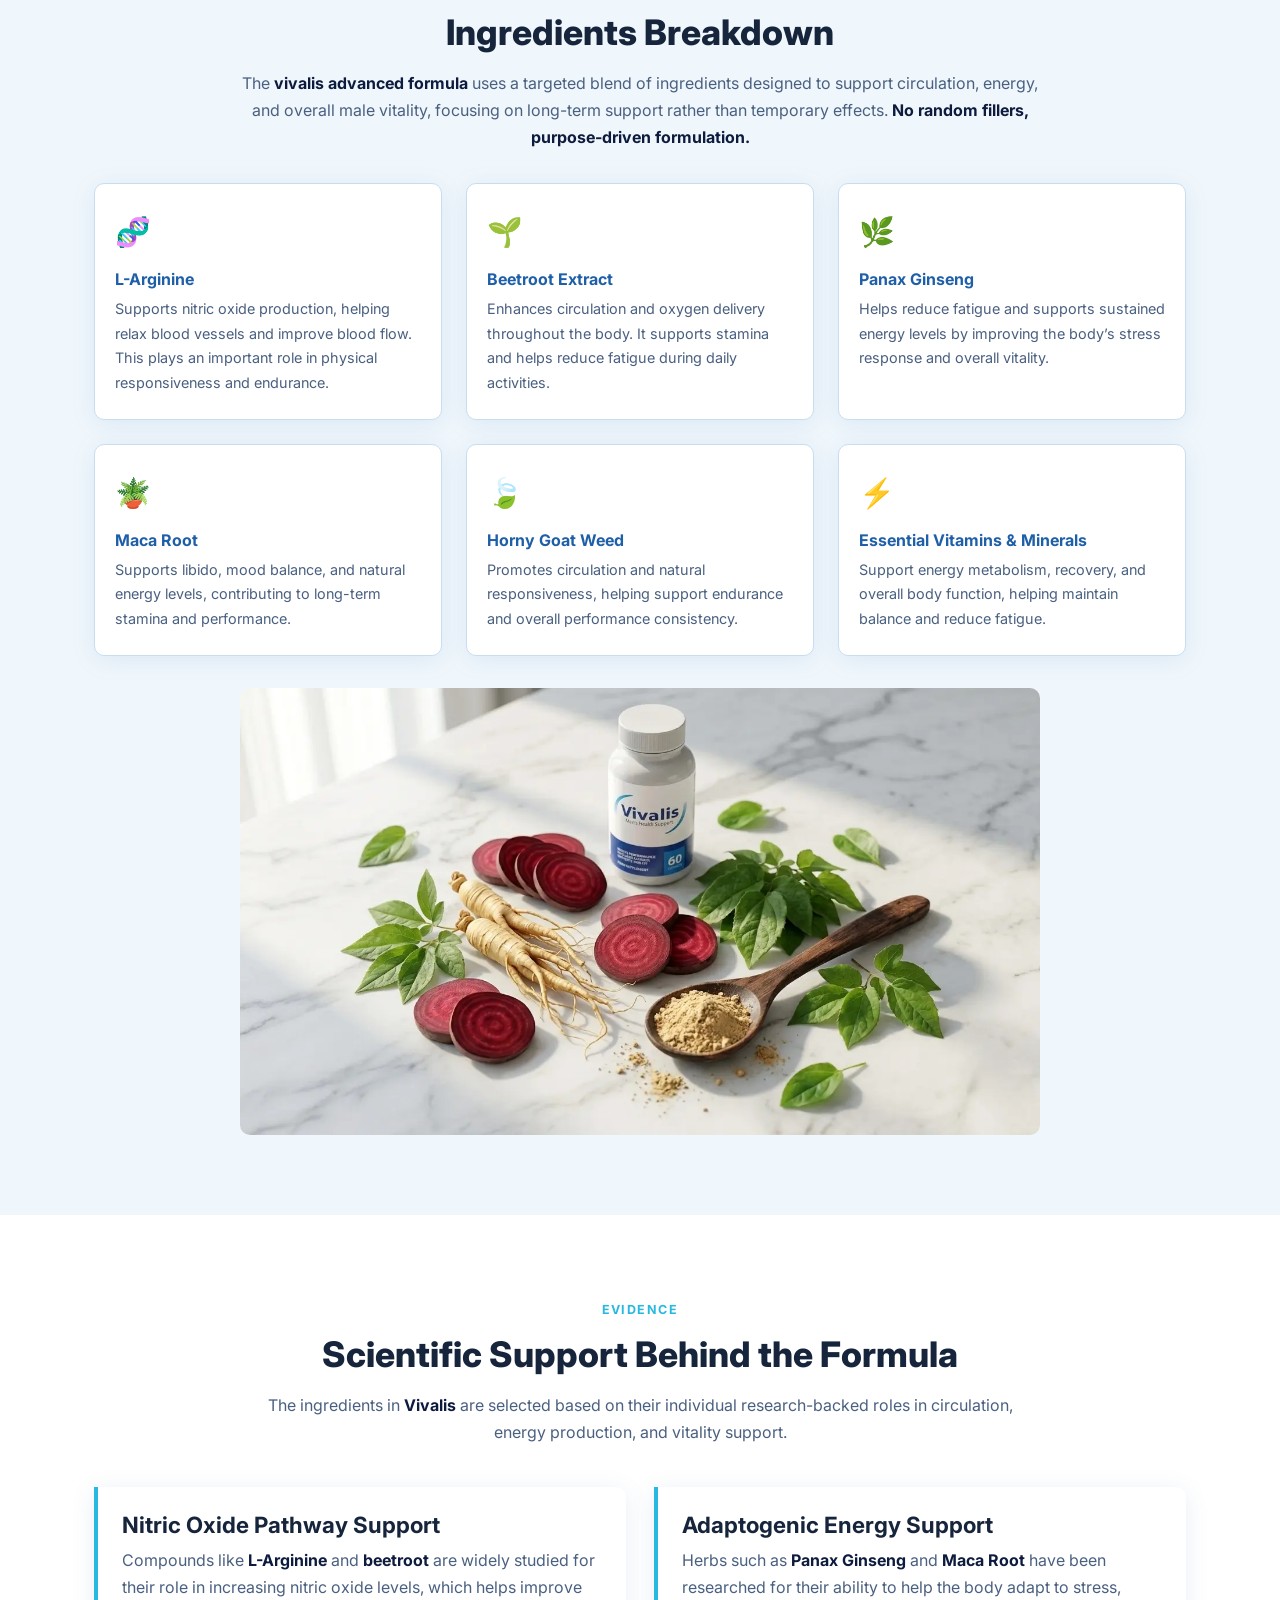
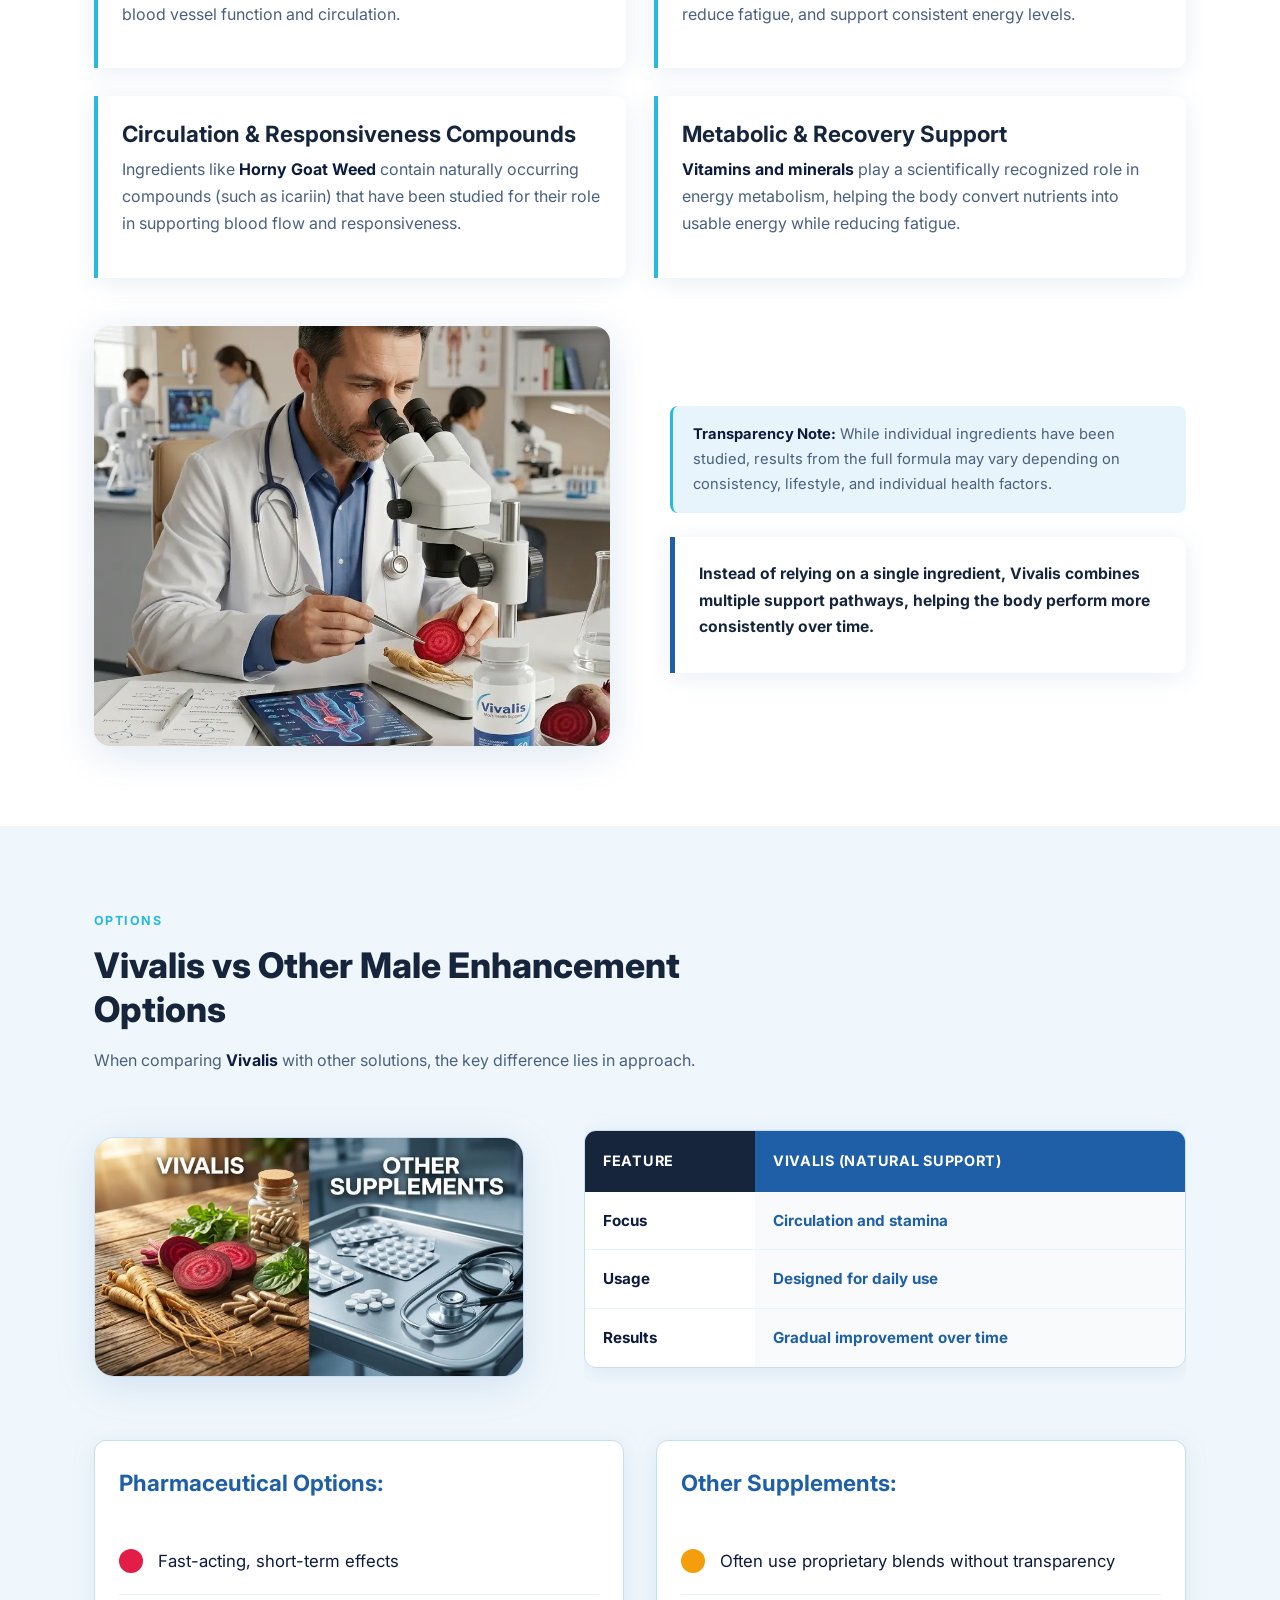
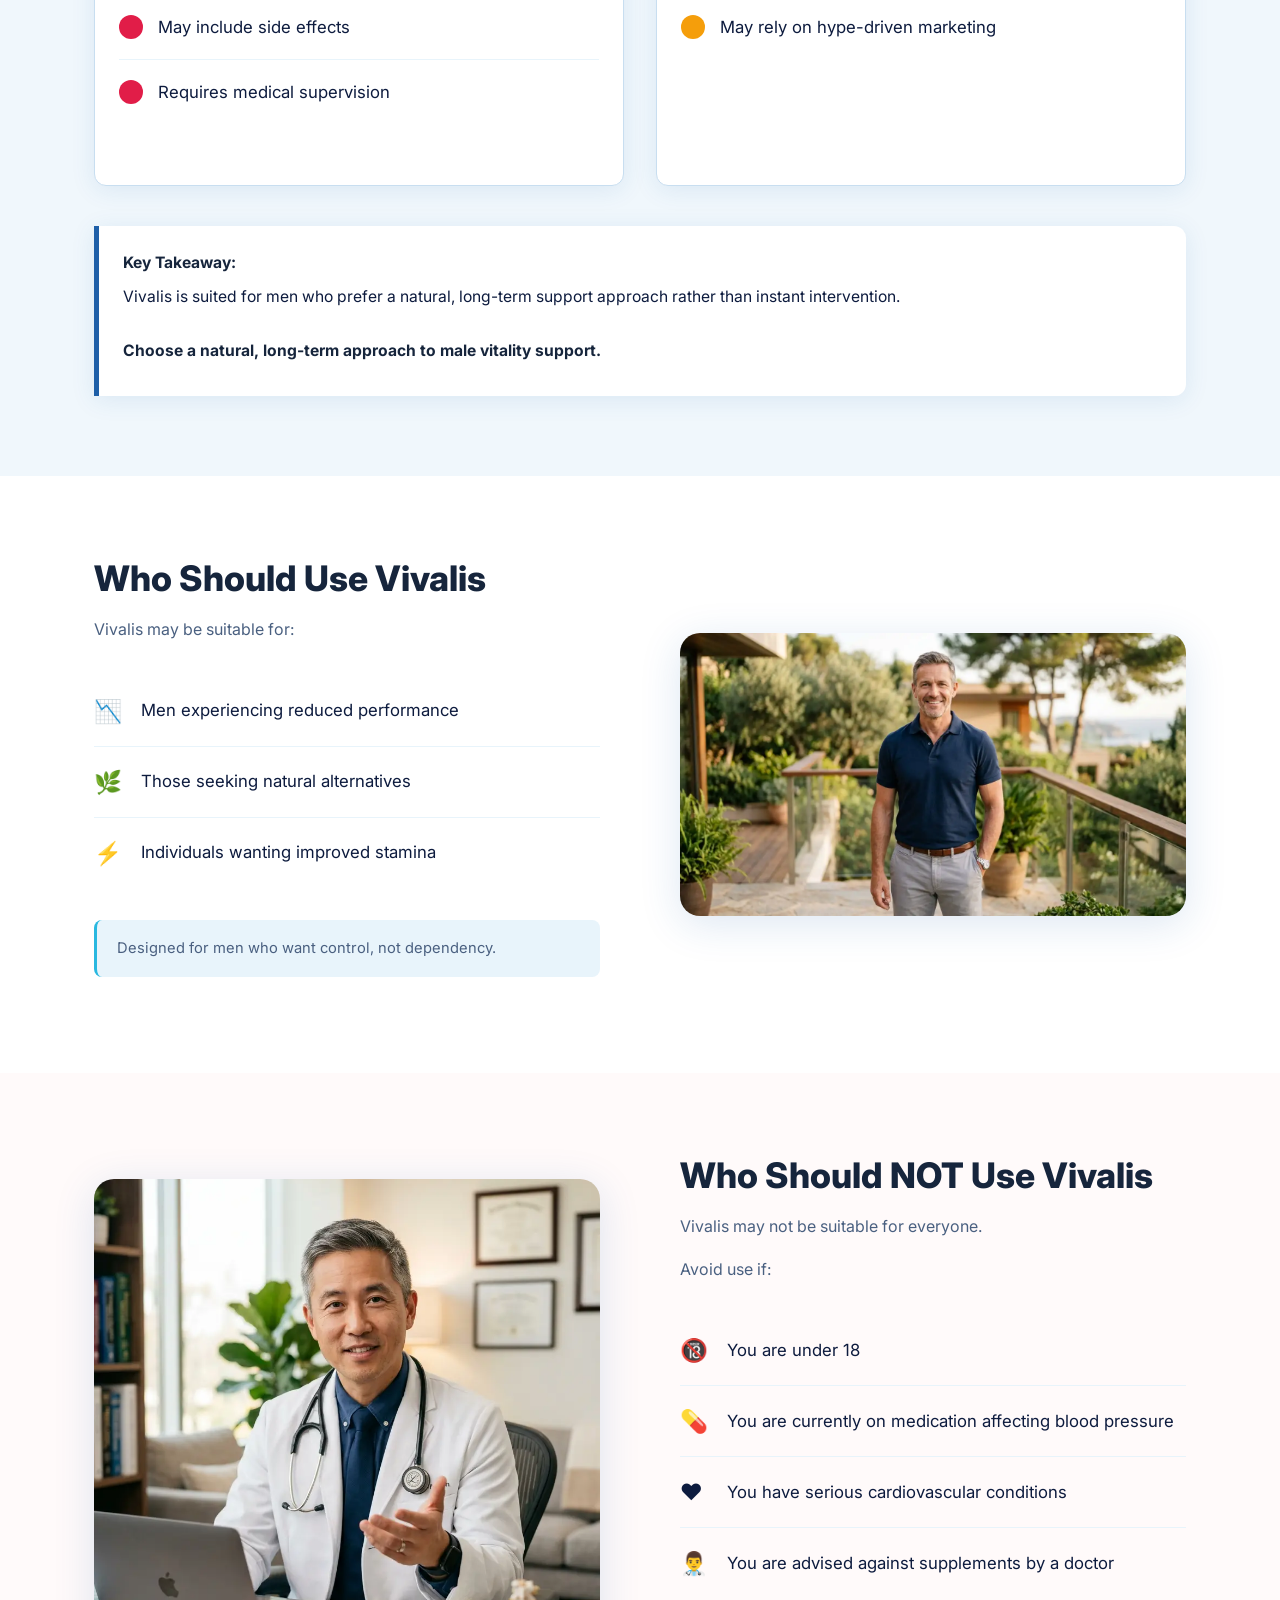
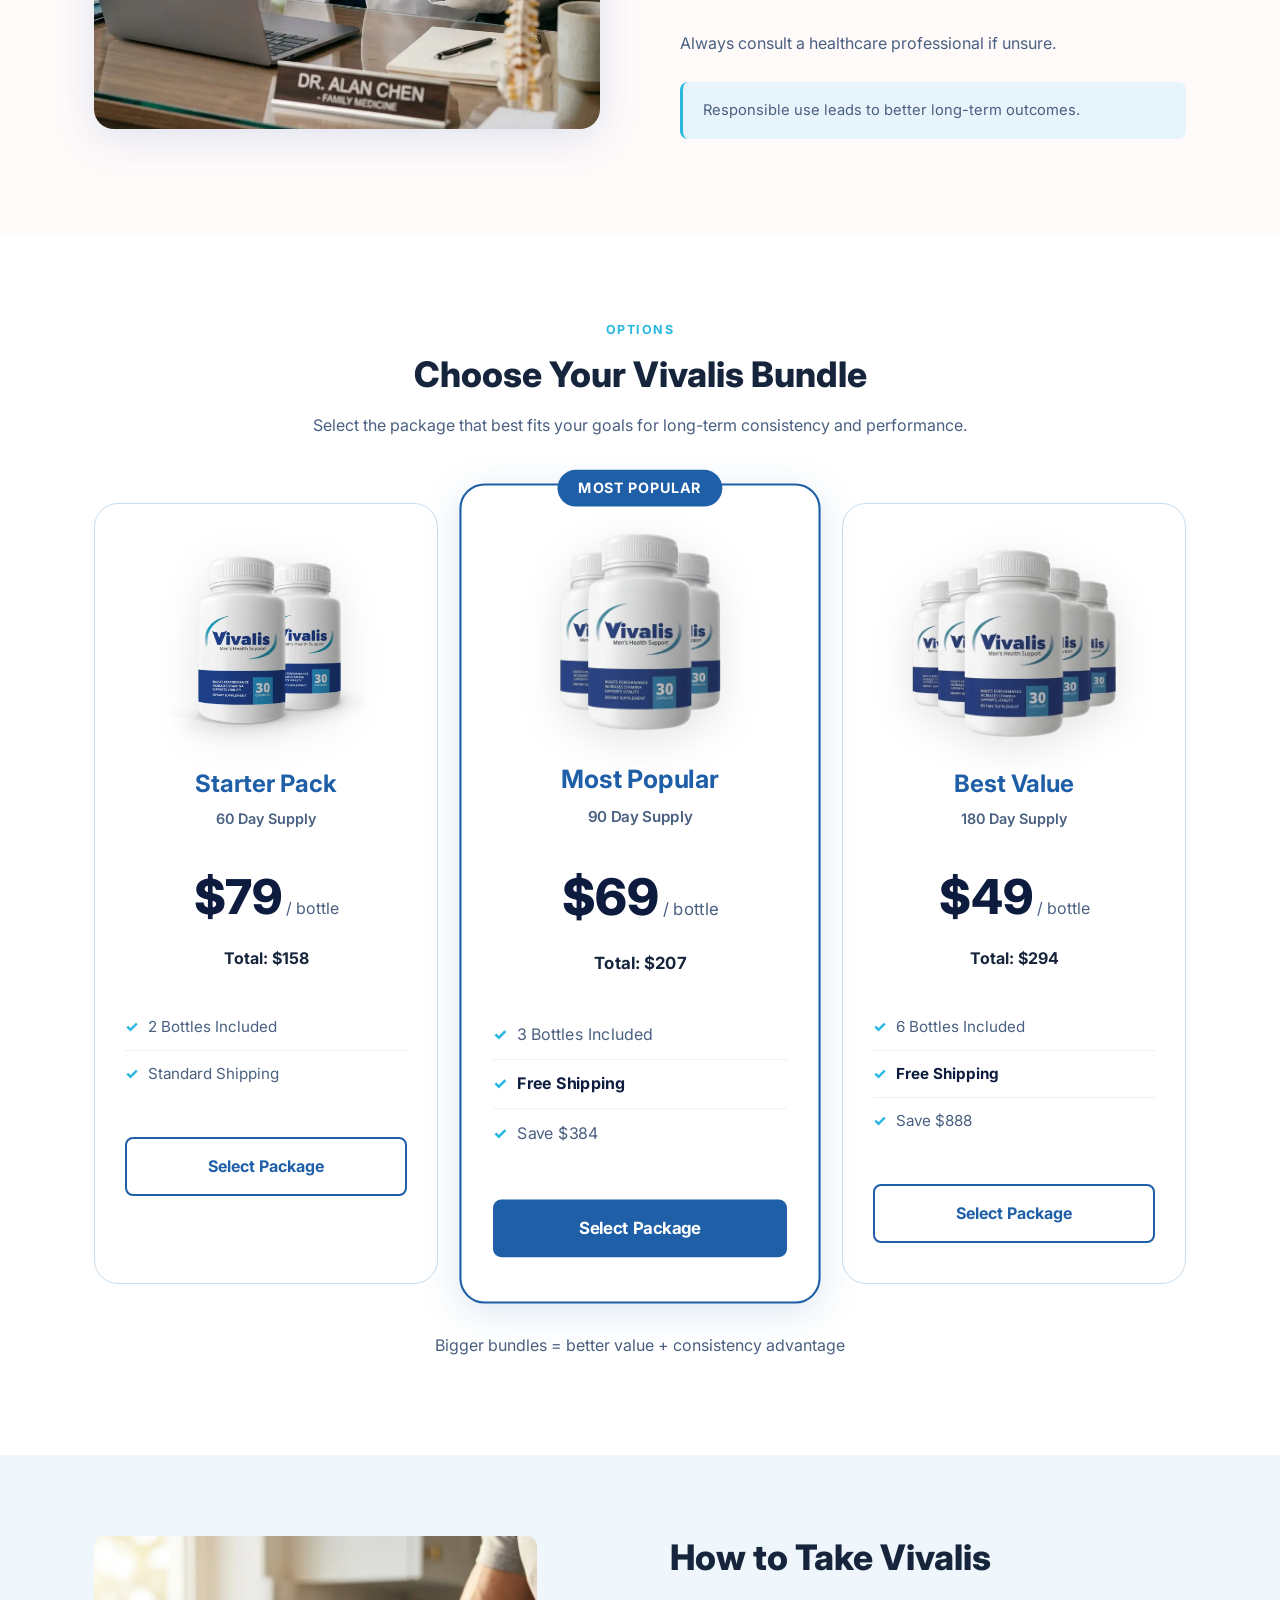
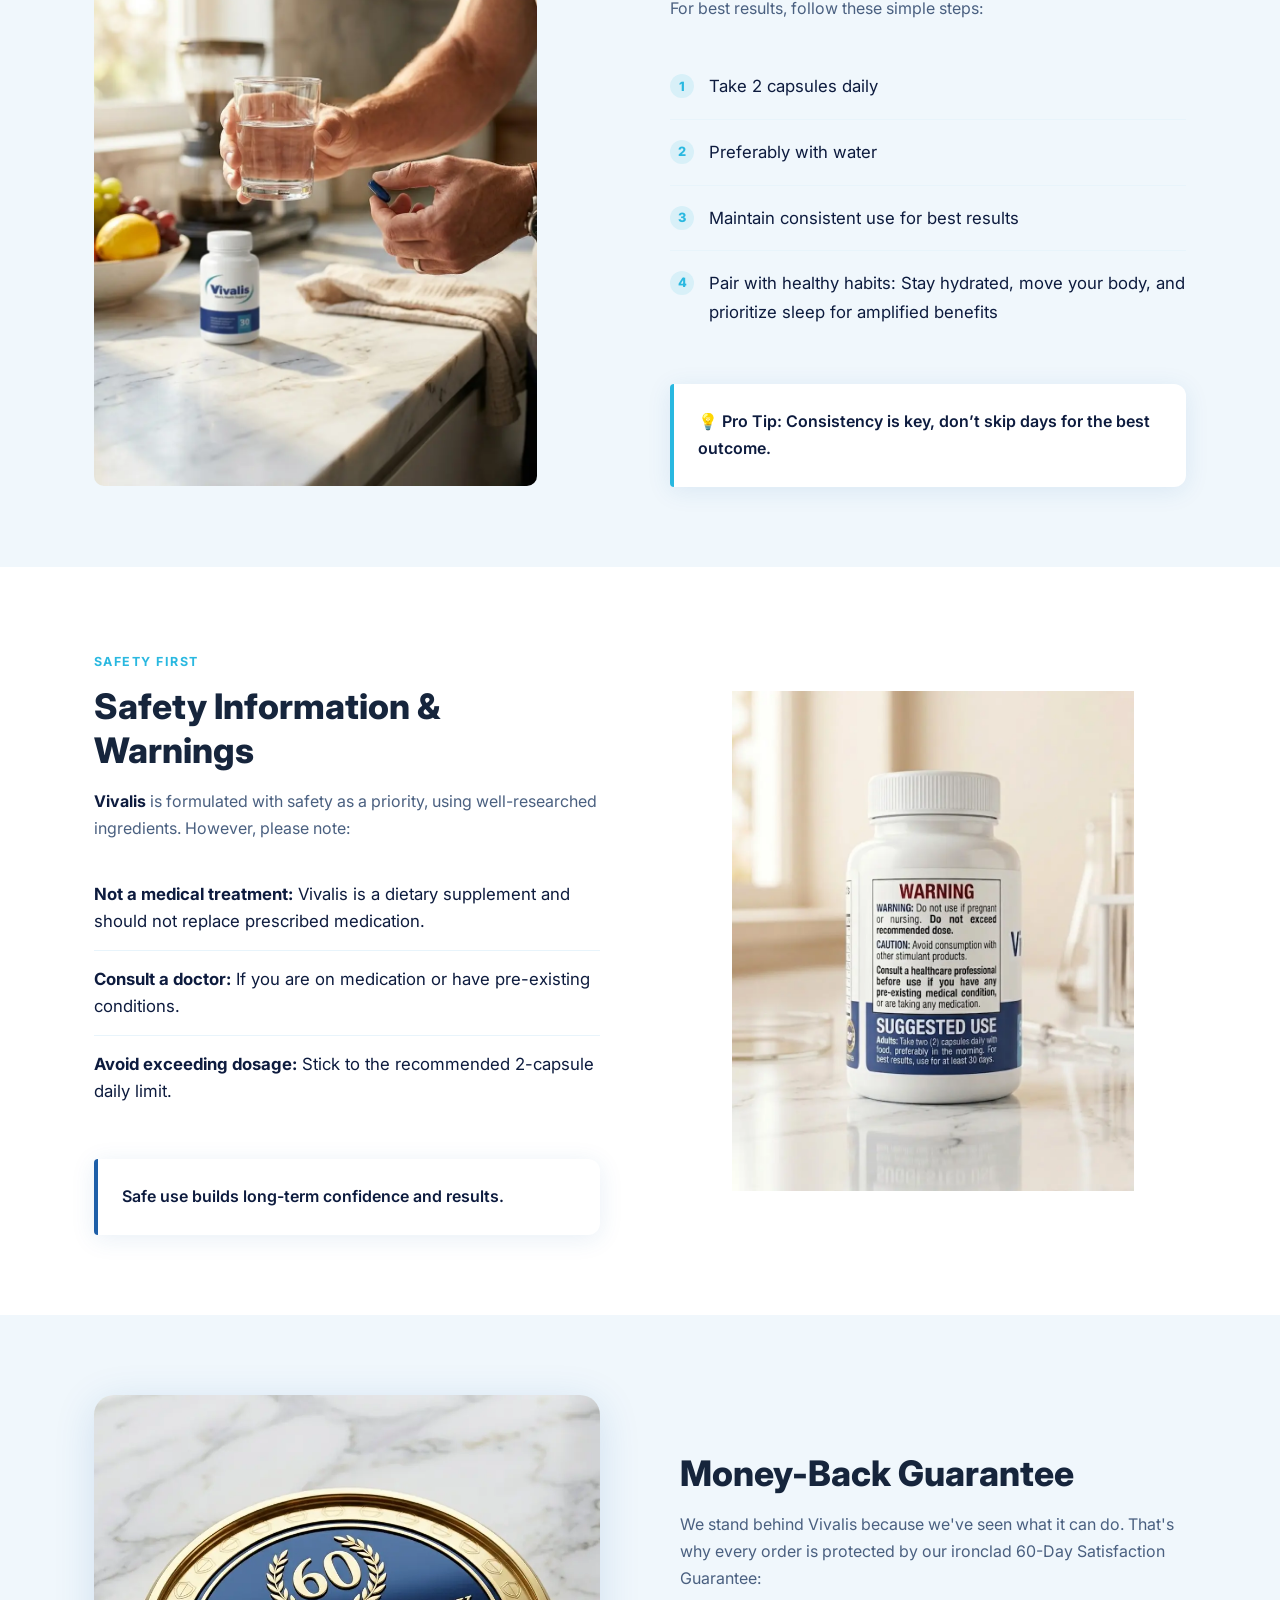
==== commit 6de61833: "updated the image for 2 bootle in pricing section" ====
--- a/index.html
+++ b/index.html
@@ -41,180 +41,215 @@
 
     <!-- ================== STRUCTURED DATA (SCHEMA) ================== -->
     <script type="application/ld+json">
-  {
-    "@context": "https://schema.org",
-    "@graph": [
-      {
-        "@type": "Product",
-        "name": "Vivalis",
-        "description": "Vivalis is a natural male enhancement supplement designed to support men dealing with low stamina, reduced performance, and confidence challenges.",
-        "image": "https://www.vivalisofficial.com/Images/hero-section-bottle.webp",
-        "brand": {
-          "@type": "Brand",
-          "name": "Vivalis Labs"
+    {
+      "@context": "https://schema.org",
+      "@graph": [
+        {
+          "@type": "Product",
+          "name": "Vivalis",
+          "description": "Vivalis is a natural male enhancement supplement designed to support men dealing with low stamina, reduced performance, and confidence challenges. Advanced formula for blood flow, stamina, and vitality.",
+          "image": [
+            "https://www.vivalisofficial.com/Images/hero-section-bottle.webp",
+            "https://www.vivalisofficial.com/Images/vivalis bundle pricing packages 3.webp",
+            "https://www.vivalisofficial.com/Images/natural ingredients in vivalis capsules.webp",
+            "https://www.vivalisofficial.com/Images/diagram showing blood flow improvement from vivalis pills.webp",
+            "https://www.vivalisofficial.com/Images/Vivalis_gradual_results_timeline_2-4_weeks_consistent_use.webp"
+          ],
+          "brand": {
+            "@type": "Brand",
+            "name": "Vivalis Labs"
+          },
+          "offers": {
+            "@type": "AggregateOffer",
+            "url": "https://www.vivalisofficial.com/",
+            "priceCurrency": "USD",
+            "lowPrice": "158.00",
+            "highPrice": "294.00",
+            "offerCount": "3",
+            "offers": [
+              {
+                "@type": "Offer",
+                "name": "Starter Pack (2 Bottles)",
+                "price": "158.00",
+                "priceCurrency": "USD",
+                "availability": "https://schema.org/InStock",
+                "itemCondition": "https://schema.org/NewCondition"
+              },
+              {
+                "@type": "Offer",
+                "name": "Most Popular (3 Bottles)",
+                "price": "207.00",
+                "priceCurrency": "USD",
+                "availability": "https://schema.org/InStock",
+                "itemCondition": "https://schema.org/NewCondition"
+              },
+              {
+                "@type": "Offer",
+                "name": "Best Value (6 Bottles)",
+                "price": "294.00",
+                "priceCurrency": "USD",
+                "availability": "https://schema.org/InStock",
+                "itemCondition": "https://schema.org/NewCondition"
+              }
+            ]
+          },
+          "aggregateRating": {
+            "@type": "AggregateRating",
+            "ratingValue": "5.0",
+            "reviewCount": "6"
+          },
+          "review": [
+            {
+              "@type": "Review",
+              "author": { "@type": "Person", "name": "Mark Reynolds" },
+              "datePublished": "2026-04-15",
+              "reviewRating": { "@type": "Rating", "ratingValue": "5", "bestRating": "5" },
+              "reviewBody": "The first couple of weeks were subtle, but by week three, my energy levels improved noticeably. It’s not instant, but the consistency is what impressed me."
+            },
+            {
+              "@type": "Review",
+              "author": { "@type": "Person", "name": "Daniel Foster" },
+              "datePublished": "2026-04-20",
+              "reviewRating": { "@type": "Rating", "ratingValue": "5", "bestRating": "5" },
+              "reviewBody": "Around the fourth week, I noticed better stamina and less fatigue. It feels natural, not forced."
+            },
+            {
+              "@type": "Review",
+              "author": { "@type": "Person", "name": "George Brown" },
+              "datePublished": "2026-03-10",
+              "reviewRating": { "@type": "Rating", "ratingValue": "5", "bestRating": "5" },
+              "reviewBody": "The results weren’t immediate, but by week three, I could feel improved endurance and better overall confidence."
+            },
+            {
+              "@type": "Review",
+              "author": { "@type": "Person", "name": "Michael Thompson" },
+              "datePublished": "2026-02-28",
+              "reviewRating": { "@type": "Rating", "ratingValue": "5", "bestRating": "5" },
+              "reviewBody": "With vivalis pro, the change felt more stable over time. I also appreciated that the ingredients are familiar and not overly complicated."
+            },
+            {
+              "@type": "Review",
+              "author": { "@type": "Person", "name": "Robert Johnson" },
+              "datePublished": "2026-03-25",
+              "reviewRating": { "@type": "Rating", "ratingValue": "5", "bestRating": "5" },
+              "reviewBody": "After about a month, I noticed less fatigue and better consistency. It’s not dramatic, but it’s reliable, which matters more to me."
+            },
+            {
+              "@type": "Review",
+              "author": { "@type": "Person", "name": "Daniel Brown" },
+              "datePublished": "2026-04-05",
+              "reviewRating": { "@type": "Rating", "ratingValue": "5", "bestRating": "5" },
+              "reviewBody": "After using the vivalis men's health support for a few weeks, I noticed better stamina and overall energy."
+            }
+          ]
         },
-        "offers": {
-          "@type": "AggregateOffer",
-          "url": "https://www.vivalisofficial.com/",
-          "priceCurrency": "USD",
-          "lowPrice": "49.00",
-          "highPrice": "79.00",
-          "offerCount": "3"
+        {
+          "@type": "HowTo",
+          "name": "How to Use Vivalis",
+          "description": "Achieving the best results with Vivalis requires consistency. Follow these simple steps for daily vitality support.",
+          "step": [
+            {
+              "@type": "HowToStep",
+              "name": "Daily Dosage",
+              "text": "Take two (2) Vivalis capsules daily with a full glass of water."
+            },
+            {
+              "@type": "HowToStep",
+              "name": "Timing",
+              "text": "For best absorption, take the capsules consistently at the same time each day."
+            },
+            {
+              "@type": "HowToStep",
+              "name": "Hydration",
+              "text": "Maintain proper hydration throughout the day to support blood circulation."
+            },
+            {
+              "@type": "HowToStep",
+              "name": "Consistency",
+              "text": "Use the supplement daily for at least 3-4 weeks to allow the natural ingredients to build up in your system."
+            }
+          ]
         },
-        "aggregateRating": {
-          "@type": "AggregateRating",
-          "ratingValue": "5.0",
-          "reviewCount": "6"
-        },
-        "review": [
-          {
-            "@type": "Review",
-            "author": { "@type": "Person", "name": "Mark Reynolds" },
-            "datePublished": "2026-04-15",
-            "reviewRating": { "@type": "Rating", "ratingValue": "5" },
-            "reviewBody": "The first couple of weeks were subtle, but by week three, my energy levels improved noticeably. It’s not instant, but the consistency is what impressed me."
-          },
-          {
-            "@type": "Review",
-            "author": { "@type": "Person", "name": "Daniel Foster" },
-            "datePublished": "2026-04-20",
-            "reviewRating": { "@type": "Rating", "ratingValue": "5" },
-            "reviewBody": "Around the fourth week, I noticed better stamina and less fatigue. It feels natural, not forced."
-          },
-          {
-            "@type": "Review",
-            "author": { "@type": "Person", "name": "George Brown" },
-            "datePublished": "2026-03-10",
-            "reviewRating": { "@type": "Rating", "ratingValue": "5" },
-            "reviewBody": "The results weren’t immediate, but by week three, I could feel improved endurance and better overall confidence."
-          },
-          {
-            "@type": "Review",
-            "author": { "@type": "Person", "name": "Michael Thompson" },
-            "datePublished": "2026-02-28",
-            "reviewRating": { "@type": "Rating", "ratingValue": "5" },
-            "reviewBody": "With vivalis pro, the change felt more stable over time. I also appreciated that the ingredients are familiar and not overly complicated."
-          },
-          {
-            "@type": "Review",
-            "author": { "@type": "Person", "name": "Robert Johnson" },
-            "datePublished": "2026-03-25",
-            "reviewRating": { "@type": "Rating", "ratingValue": "5" },
-            "reviewBody": "After about a month, I noticed less fatigue and better consistency. It’s not dramatic, but it’s reliable, which matters more to me."
-          },
-          {
-            "@type": "Review",
-            "author": { "@type": "Person", "name": "Daniel Brown" },
-            "datePublished": "2026-04-05",
-            "reviewRating": { "@type": "Rating", "ratingValue": "5" },
-            "reviewBody": "After using the vivalis men's health support for a few weeks, I noticed better stamina and overall energy."
-          }
-        ]
-      },
-      {
-        "@type": "FAQPage",
-        "mainEntity": [
-          {
-            "@type": "Question",
-            "name": "What is Vivalis?",
-            "acceptedAnswer": {
-              "@type": "Answer",
-              "text": "Vivalis is a natural men’s health supplement designed to support blood flow, stamina, and performance using scientifically backed ingredients. It focuses on long-term vitality rather than quick fixes."
+        {
+          "@type": "FAQPage",
+          "mainEntity": [
+            {
+              "@type": "Question",
+              "name": "What is Vivalis?",
+              "acceptedAnswer": {
+                "@type": "Answer",
+                "text": "Vivalis is a natural men’s health supplement designed to support blood flow, stamina, and performance using scientifically backed ingredients like Horny Goat Weed and L-Arginine."
+              }
+            },
+            {
+              "@type": "Question",
+              "name": "Does Vivalis really work?",
+              "acceptedAnswer": {
+                "@type": "Answer",
+                "text": "Yes, Vivalis works by supporting the body's natural nitric oxide production and circulation. Results vary, but many users report improved stamina and confidence within 2-4 weeks of consistent use."
+              }
+            },
+            {
+              "@type": "Question",
+              "name": "Is Vivalis a scam?",
+              "acceptedAnswer": {
+                "@type": "Answer",
+                "text": "No, Vivalis is a legitimate dietary supplement formulated in GMP-certified facilities. To ensure authenticity and money-back guarantee eligibility, always purchase from the Vivalis Official Website."
+              }
+            },
+            {
+              "@type": "Question",
+              "name": "How much does Vivalis cost?",
+              "acceptedAnswer": {
+                "@type": "Answer",
+                "text": "Vivalis pricing starts as low as $49 per bottle when purchasing a 6-bottle bundle ($294 total). Starter packs and popular bundles are also available."
+              }
+            },
+            {
+              "@type": "Question",
+              "name": "Is Vivalis safe to use?",
+              "acceptedAnswer": {
+                "@type": "Answer",
+                "text": "Yes, Vivalis is non-invasive and made from natural herbal extracts. However, if you have a medical condition or take prescription medication, consult with a doctor before use."
+              }
+            },
+            {
+              "@type": "Question",
+              "name": "Is Vivalis FDA approved?",
+              "acceptedAnswer": {
+                "@type": "Answer",
+                "text": "Like most dietary supplements, Vivalis is not FDA-approved. However, it is manufactured in facilities that follow FDA-registered and GMP-certified standards for safety and quality."
+              }
+            },
+            {
+              "@type": "Question",
+              "name": "How to use Vivalis for best results?",
+              "acceptedAnswer": {
+                "@type": "Answer",
+                "text": "For optimal results, take 2 capsules daily with water. Consistency is key; most users see significant improvements in stamina and performance after 30 days of regular use."
+              }
+            },
+            {
+              "@type": "Question",
+              "name": "Does Vivalis really work before and after?",
+              "acceptedAnswer": {
+                "@type": { "@type": "Answer" },
+                "text": "Many users report seeing improved energy levels and more reliable performance after a month of consistent use. Results depend on health factors and routine."
+              }
+            },
+            {
+              "@type": "Question",
+              "name": "Where to buy Vivalis?",
+              "acceptedAnswer": {
+                "@type": "Answer",
+                "text": "Vivalis should only be purchased from the Official Vivalis Website to ensure you receive the genuine product and are covered by the 60-day money-back guarantee."
+              }
             }
-          },
-          {
-            "@type": "Question",
-            "name": "Does Vivalis really work?",
-            "acceptedAnswer": {
-              "@type": "Answer",
-              "text": "Results vary, but many users report improved stamina and confidence with consistent use of Vivalis capsules, especially when taken daily for several weeks."
-            }
-          },
-          {
-            "@type": "Question",
-            "name": "Where to buy Vivalis?",
-            "acceptedAnswer": {
-              "@type": "Answer",
-              "text": "Only purchase from the Vivalis official website to avoid counterfeit products and ensure product authenticity, proper storage, and refund eligibility."
-            }
-          },
-          {
-            "@type": "Question",
-            "name": "Is Vivalis good for ED?",
-            "acceptedAnswer": {
-              "@type": "Answer",
-              "text": "Vivalis for ED support works by improving blood circulation and nitric oxide levels, which are essential for performance. It is not a medical treatment but may support men experiencing mild performance challenges."
-            }
-          },
-          {
-            "@type": "Question",
-            "name": "Is Vivalis legit?",
-            "acceptedAnswer": {
-              "@type": "Answer",
-              "text": "Yes, Vivalis men's health supplement is formulated with known ingredients used in male support formulas and is manufactured under quality-controlled conditions. Always buy from the official source to ensure legitimacy."
-            }
-          },
-          {
-            "@type": "Question",
-            "name": "Is Vivalis FDA approved?",
-            "acceptedAnswer": {
-              "@type": "Answer",
-              "text": "Vivalis is not FDA-approved, as dietary supplements are not approved by the FDA. However, it is typically manufactured in FDA-registered and GMP-certified facilities, which follow safety standards."
-            }
-          },
-          {
-            "@type": "Question",
-            "name": "Is Vivalis safe to use?",
-            "acceptedAnswer": {
-              "@type": "Answer",
-              "text": "For most healthy adults, Vivalis pills are generally well-tolerated when taken as directed. If you have medical conditions or take medication, consult a healthcare professional first."
-            }
-          },
-          {
-            "@type": "Question",
-            "name": "How does Vivalis work?",
-            "acceptedAnswer": {
-              "@type": "Answer",
-              "text": "The Vivalis advanced formula works by boosting nitric oxide production, improving blood flow, and supporting vascular function, which are key factors in stamina and performance."
-            }
-          },
-          {
-            "@type": "Question",
-            "name": "How long does it take for Vivalis to work?",
-            "acceptedAnswer": {
-              "@type": "Answer",
-              "text": "Most users report noticeable benefits within 2–4 weeks, though results vary depending on consistency, lifestyle, and individual health factors."
-            }
-          },
-          {
-            "@type": "Question",
-            "name": "How do you take Vivalis pills?",
-            "acceptedAnswer": {
-              "@type": "Answer",
-              "text": "Take 2 capsules daily with water, preferably at the same time each day to maintain consistent levels in your system."
-            }
-          },
-          {
-            "@type": "Question",
-            "name": "What are the ingredients in Vivalis?",
-            "acceptedAnswer": {
-              "@type": "Answer",
-              "text": "Vivalis ingredients typically include amino acids like L-Arginine and herbal extracts that support circulation, endurance, and male vitality."
-            }
-          },
-          {
-            "@type": "Question",
-            "name": "How much does Vivalis cost?",
-            "acceptedAnswer": {
-              "@type": "Answer",
-              "text": "Pricing varies depending on bundles. Vivalis 6 bottles usually offer the best value per bottle compared to single purchases."
-            }
-          }
-        ]
-      }
-    ]
-  }
-  </script>
+          ]
+        }
+      ]
+    }
+    </script>
 </head>
 
 <body>
@@ -278,7 +313,7 @@
         <div class="container about-inner">
             <div class="about-img">
                 <!-- Optional image slot for about -->
-                <img src="Images/vivalis capsules bottle packaging.webp" alt="vivalis capsules bottle packaging">
+                <img src="Images/vivalis bundle pricing packages 3.webp" alt="vivalis capsules bottle packaging">
             </div>
             <div class="about-content">
                 <span class="section-label">Overview</span>
@@ -719,7 +754,8 @@
             <div class="compare-header">
                 <span class="section-label">Options</span>
                 <h2>Vivalis vs Other Male Enhancement Options</h2>
-                <p>When comparing <strong>Vivalis</strong> with other solutions, the key difference lies in approach.</p>
+                <p>When comparing <strong>Vivalis</strong> with other solutions, the key difference lies in approach.
+                </p>
             </div>
 
             <!-- Row 2: Image + Table side by side -->
@@ -776,7 +812,8 @@
                     <h3>Other Supplements:</h3>
                     <ul class="results-list">
                         <li>
-                            <div class="dot" style="background:#f59e0b;"></div> Often use proprietary blends without transparency
+                            <div class="dot" style="background:#f59e0b;"></div> Often use proprietary blends without
+                            transparency
                         </li>
                         <li>
                             <div class="dot" style="background:#f59e0b;"></div> May rely on hype-driven marketing
@@ -849,7 +886,7 @@
                 <!-- 1 Bottle -->
                 <div class="pricing-card">
                     <div class="card-img">
-                        <img src="Images/vivalis bundle pricing packages 1.webp" alt="Vivalis 1 Bottle Starter Pack">
+                        <img src="Images/vivalis bundle pricing packages 2.webp" alt="Vivalis 2 Bottles Starter Pack">
                     </div>
                     <div class="card-info">
                         <h3>Starter Pack</h3>
@@ -872,7 +909,7 @@
                 <div class="pricing-card popular">
                     <div class="popular-tag">Most Popular</div>
                     <div class="card-img">
-                        <img src="Images/vivalis capsules bottle packaging.webp" alt="Vivalis 3 Bottles Bundle">
+                        <img src="Images/vivalis bundle pricing packages 3.webp" alt="Vivalis 3 Bottles Bundle">
                     </div>
                     <div class="card-info">
                         <h3>Most Popular</h3>
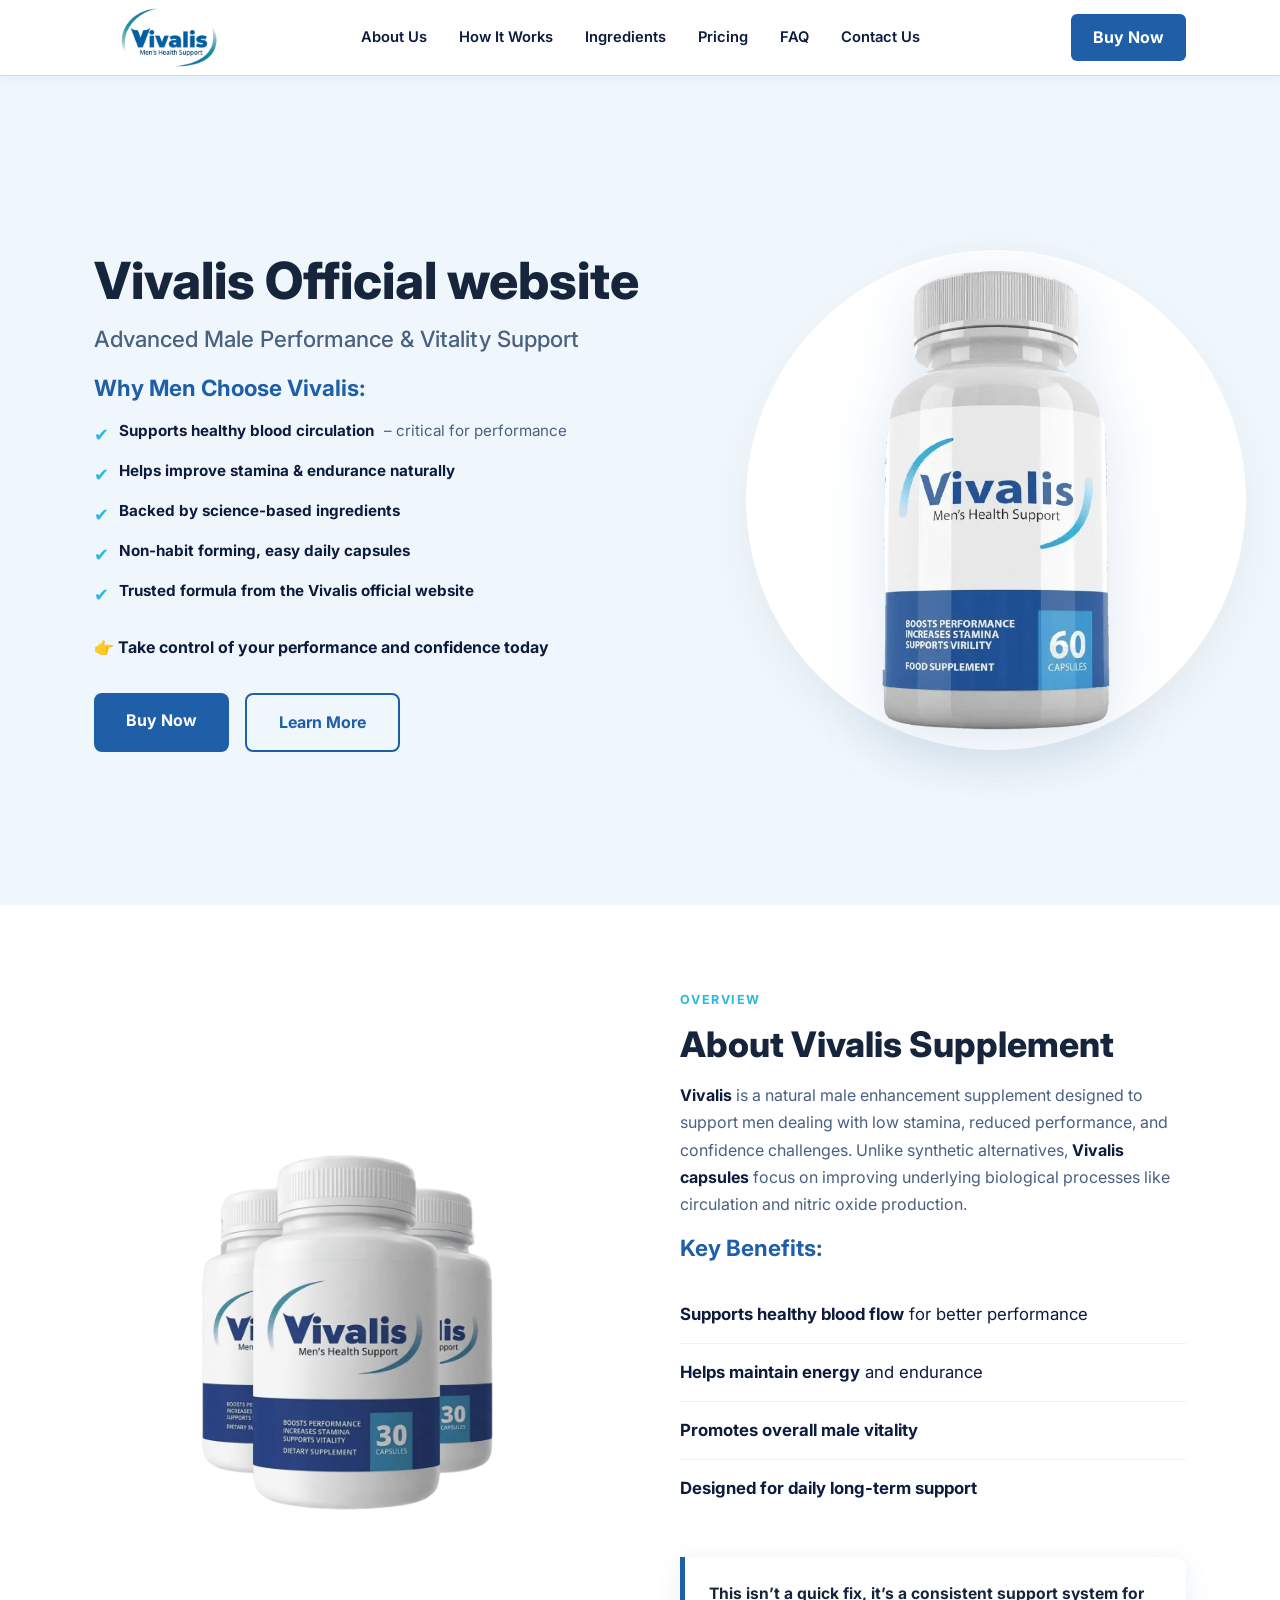
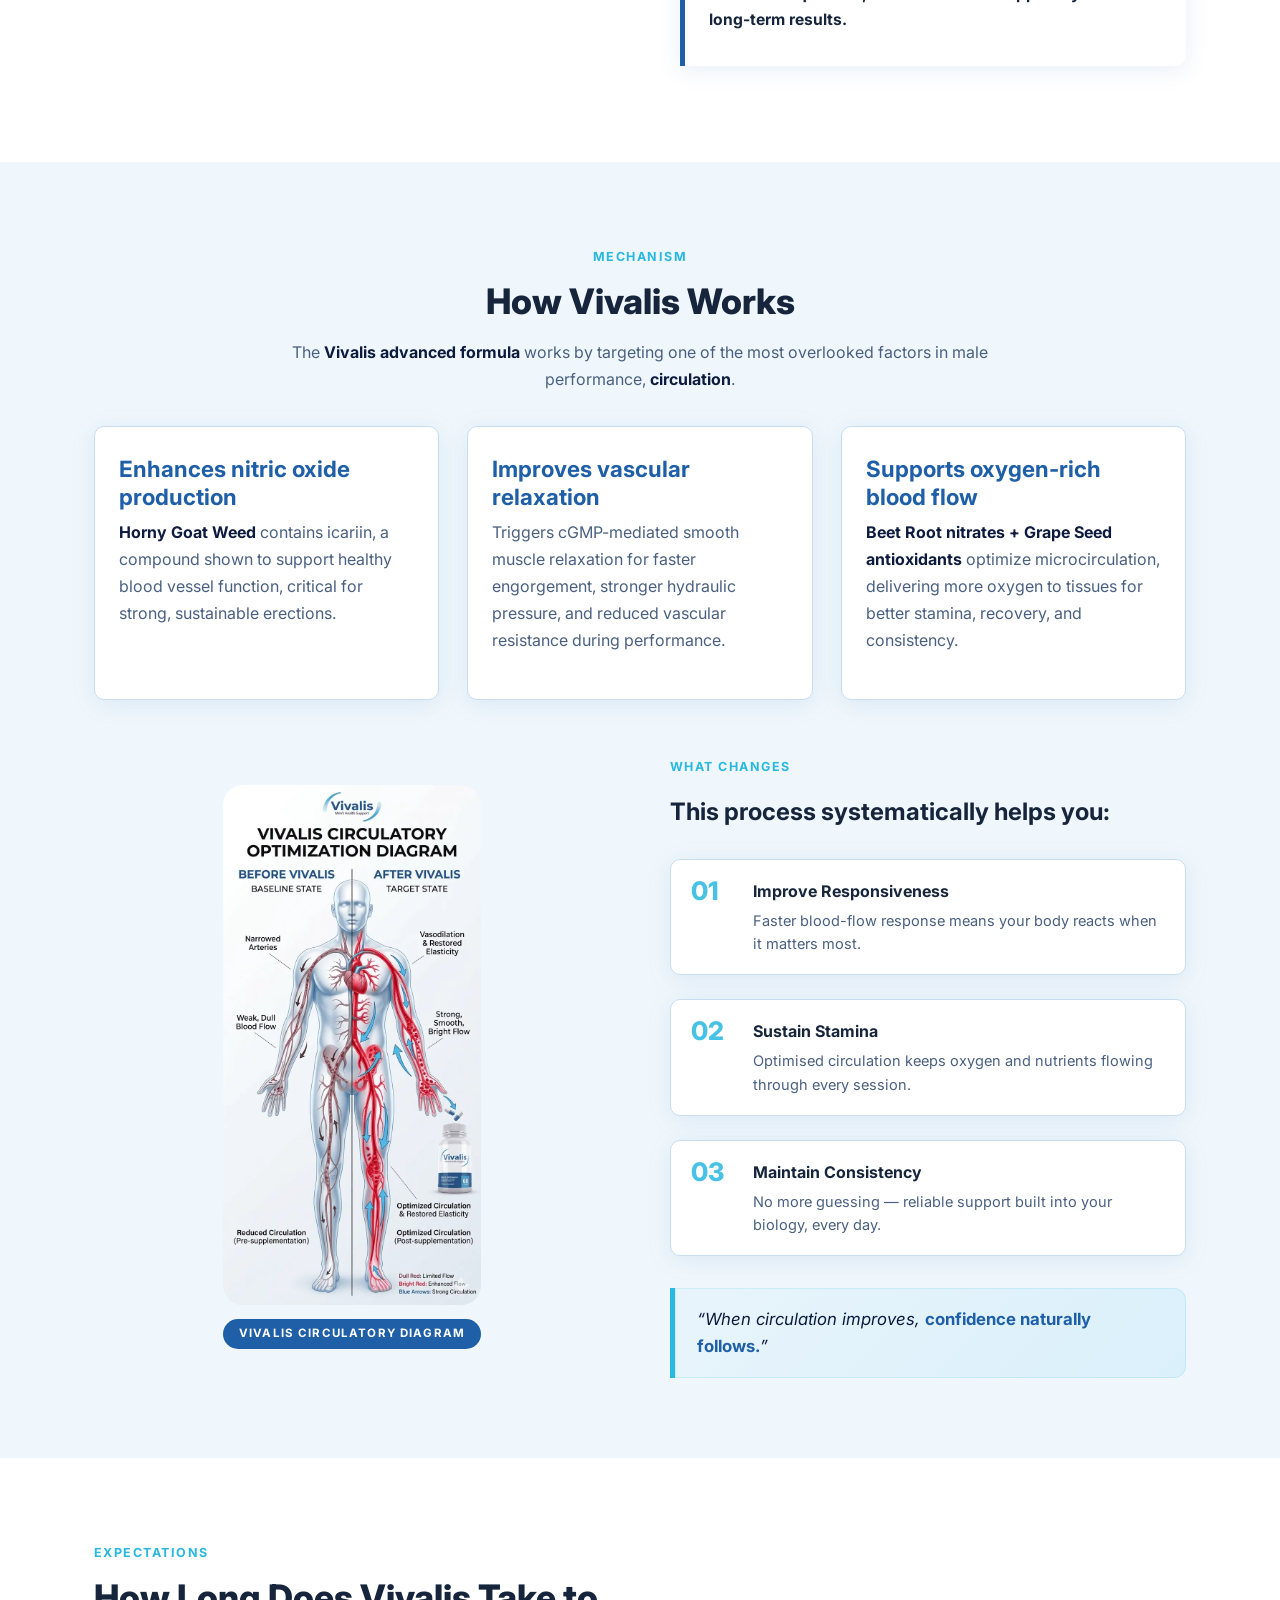
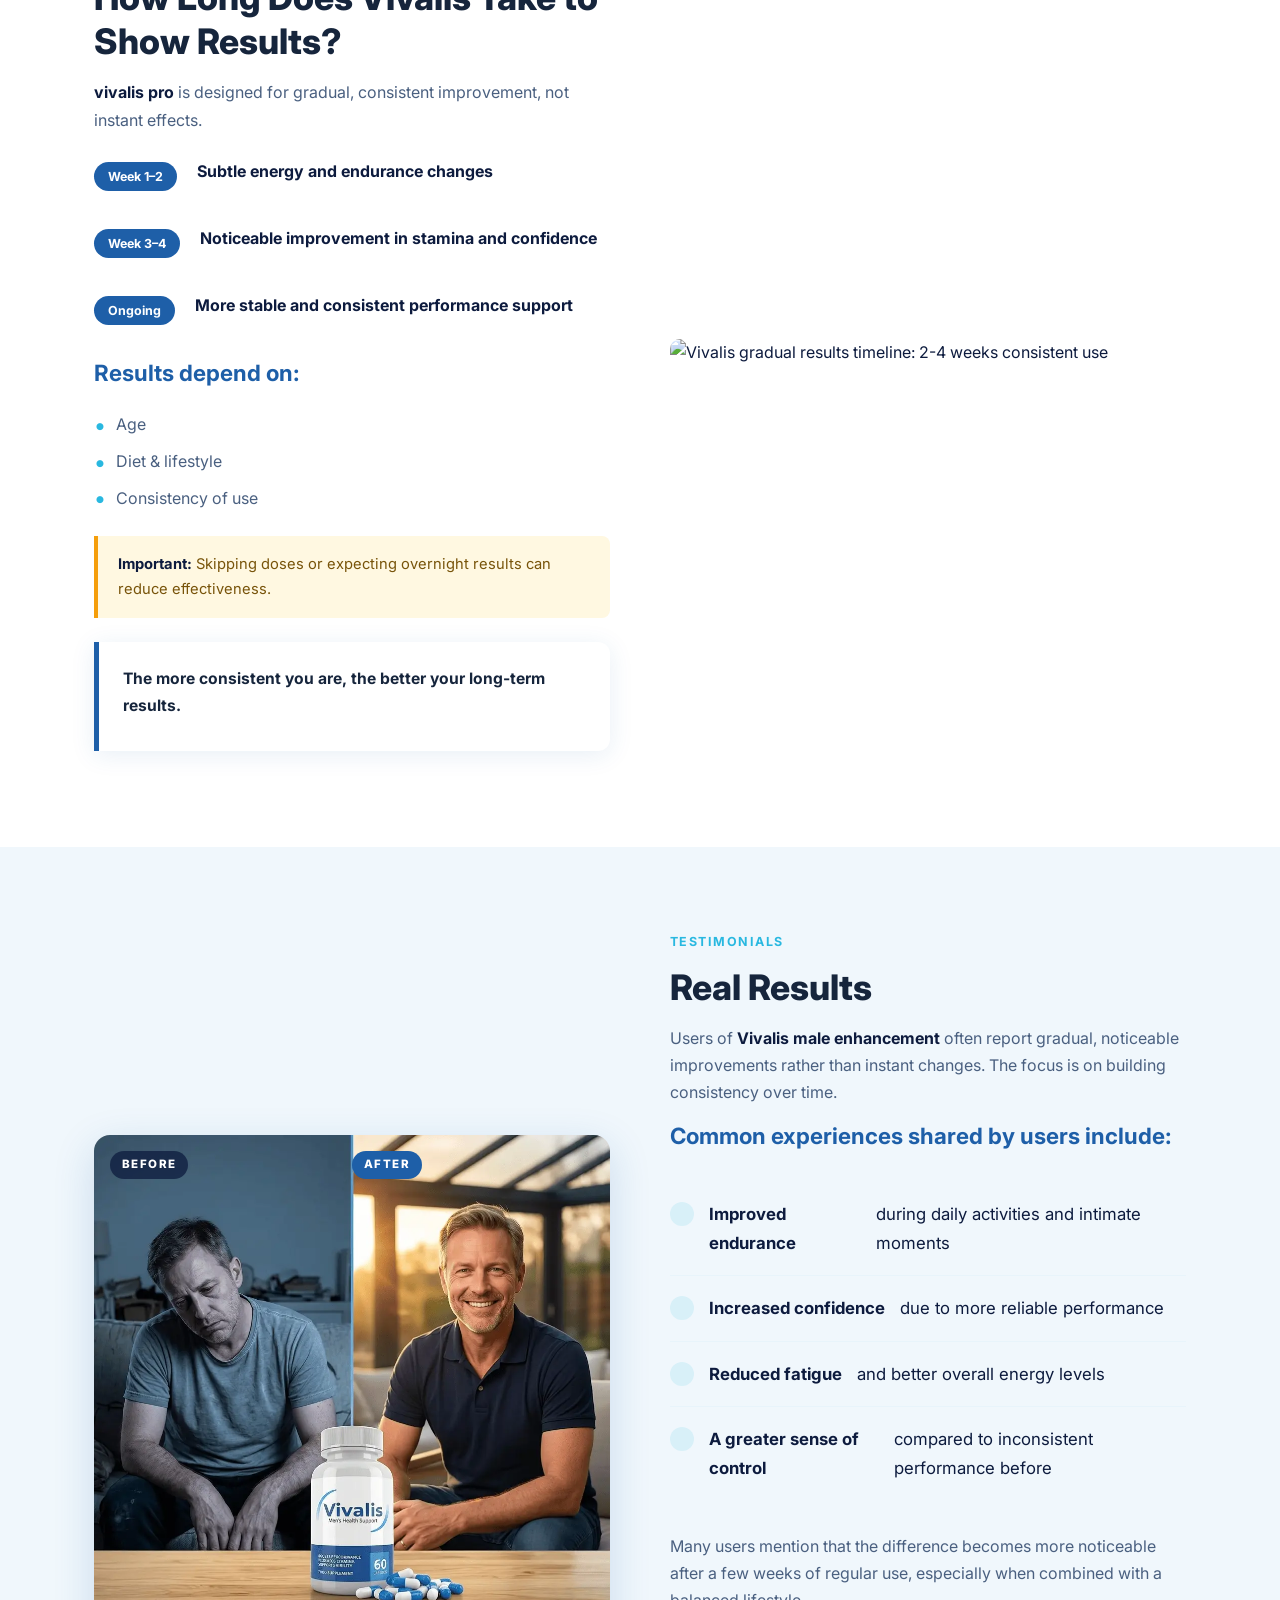
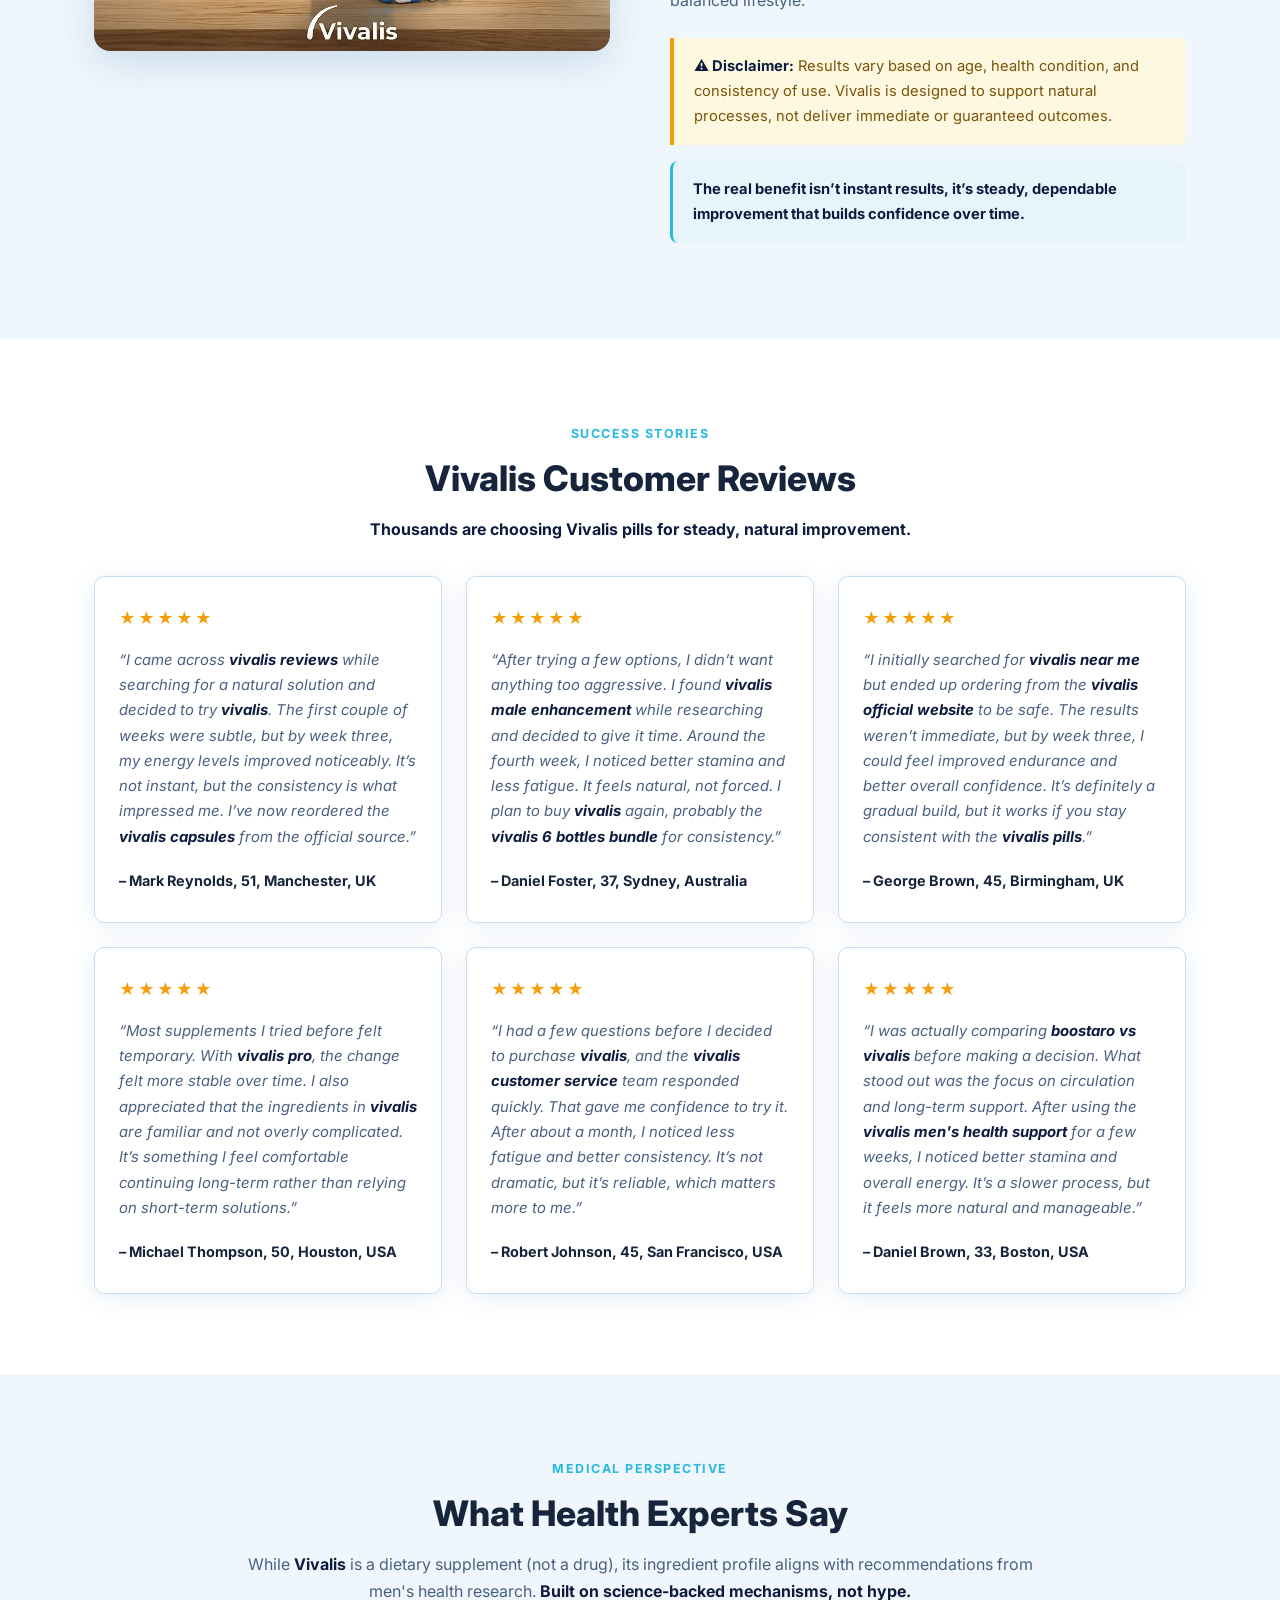
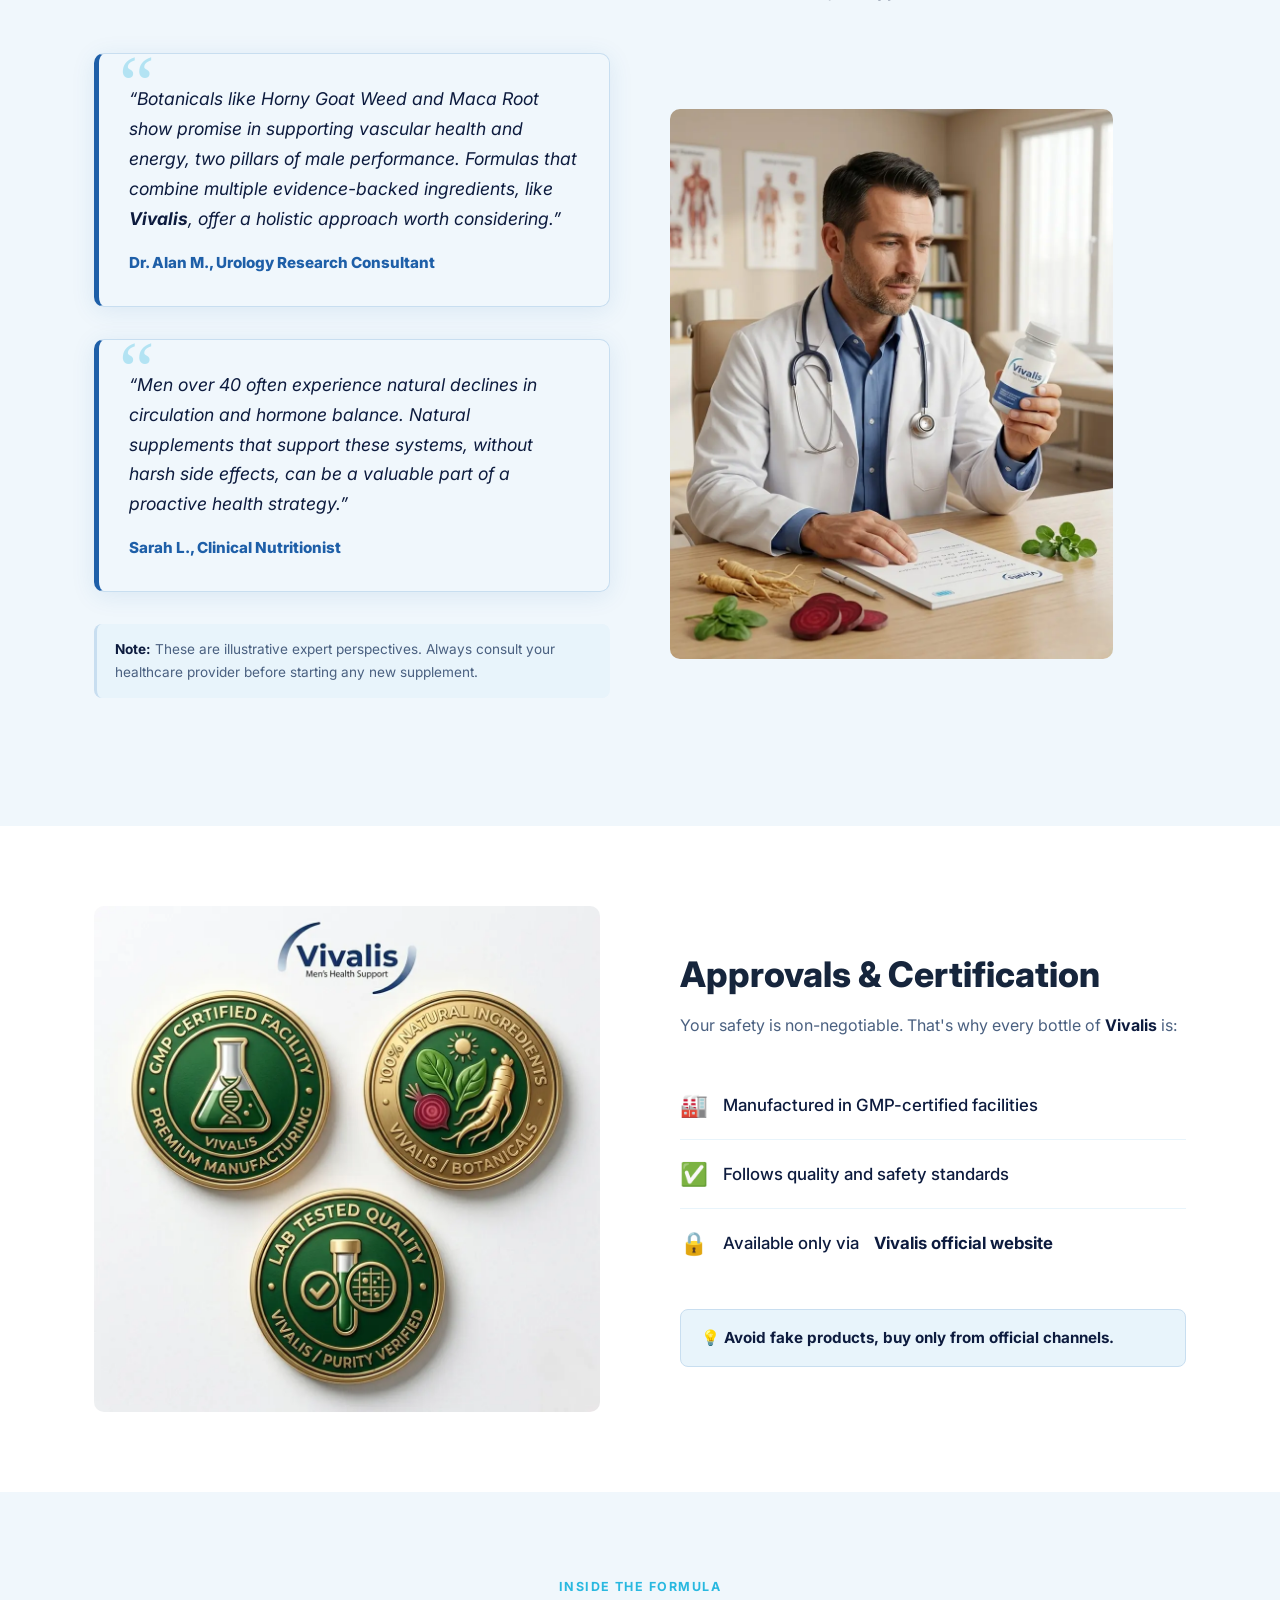
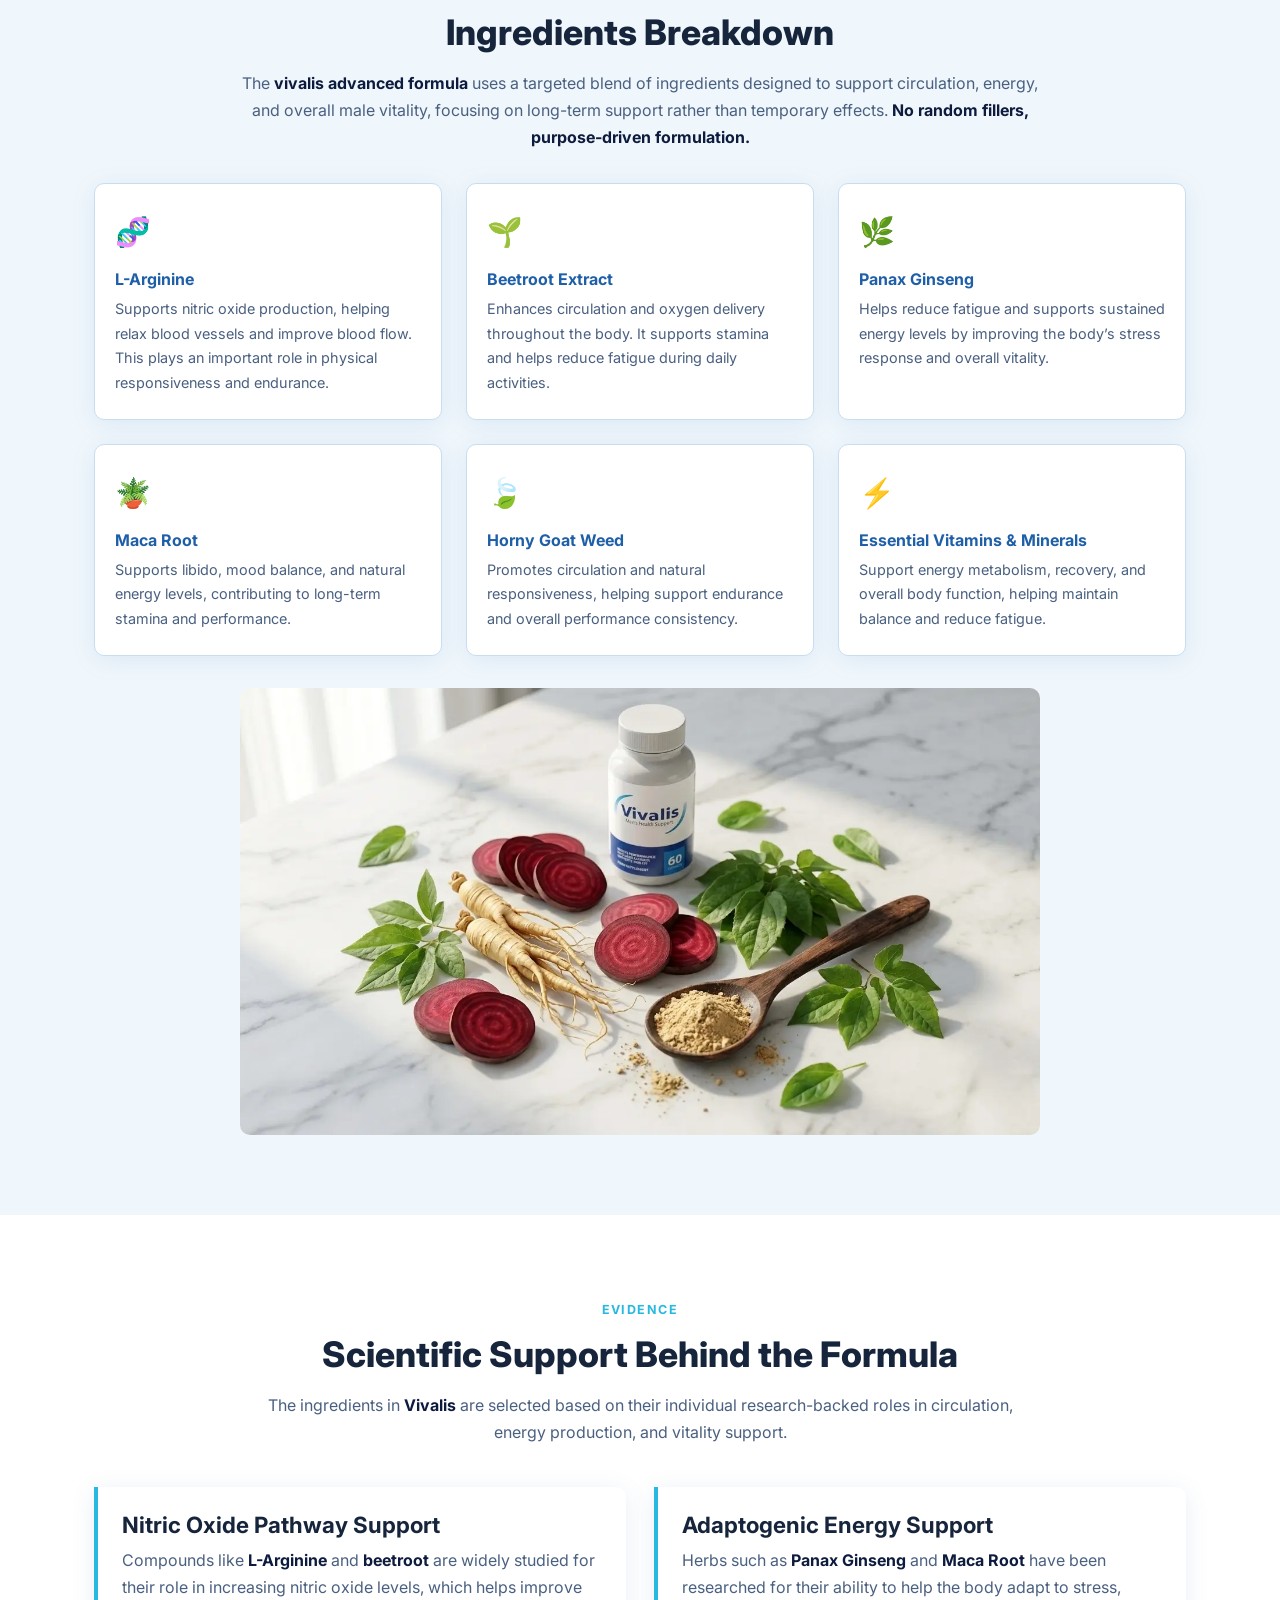
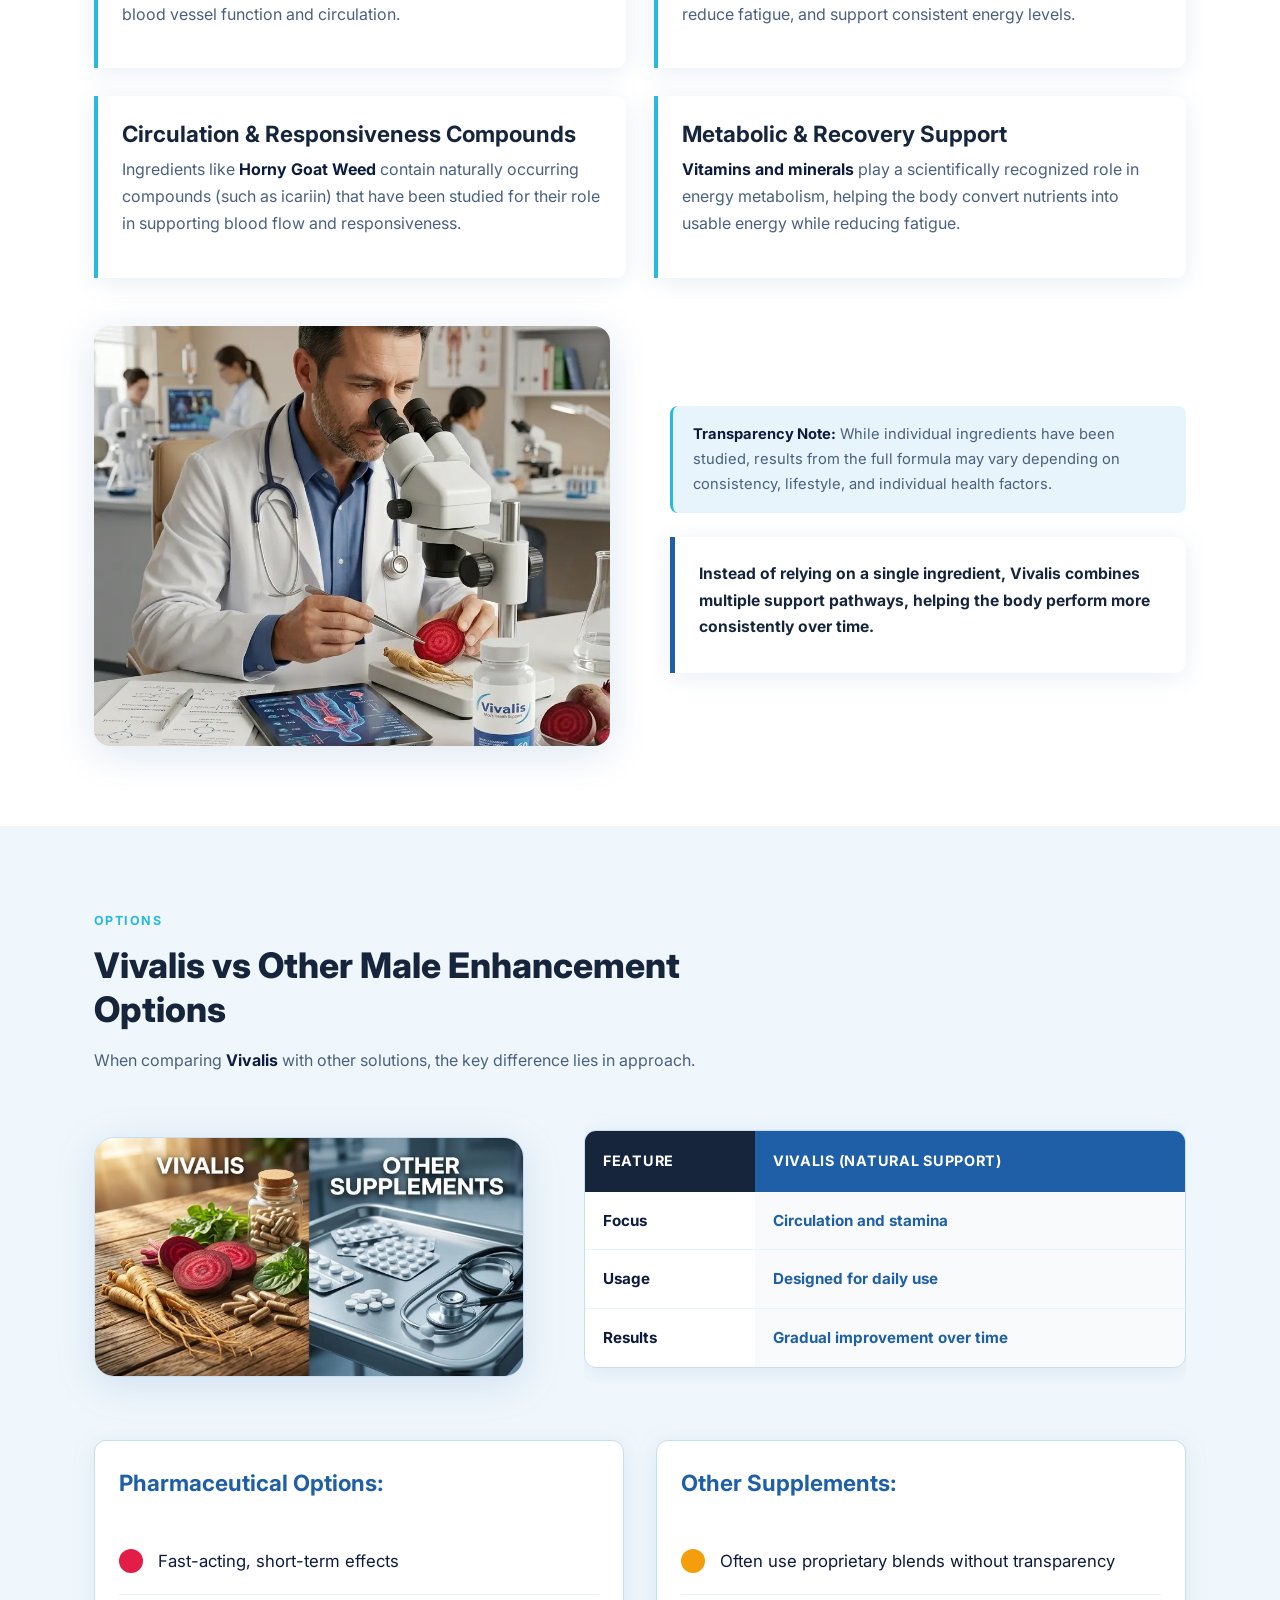
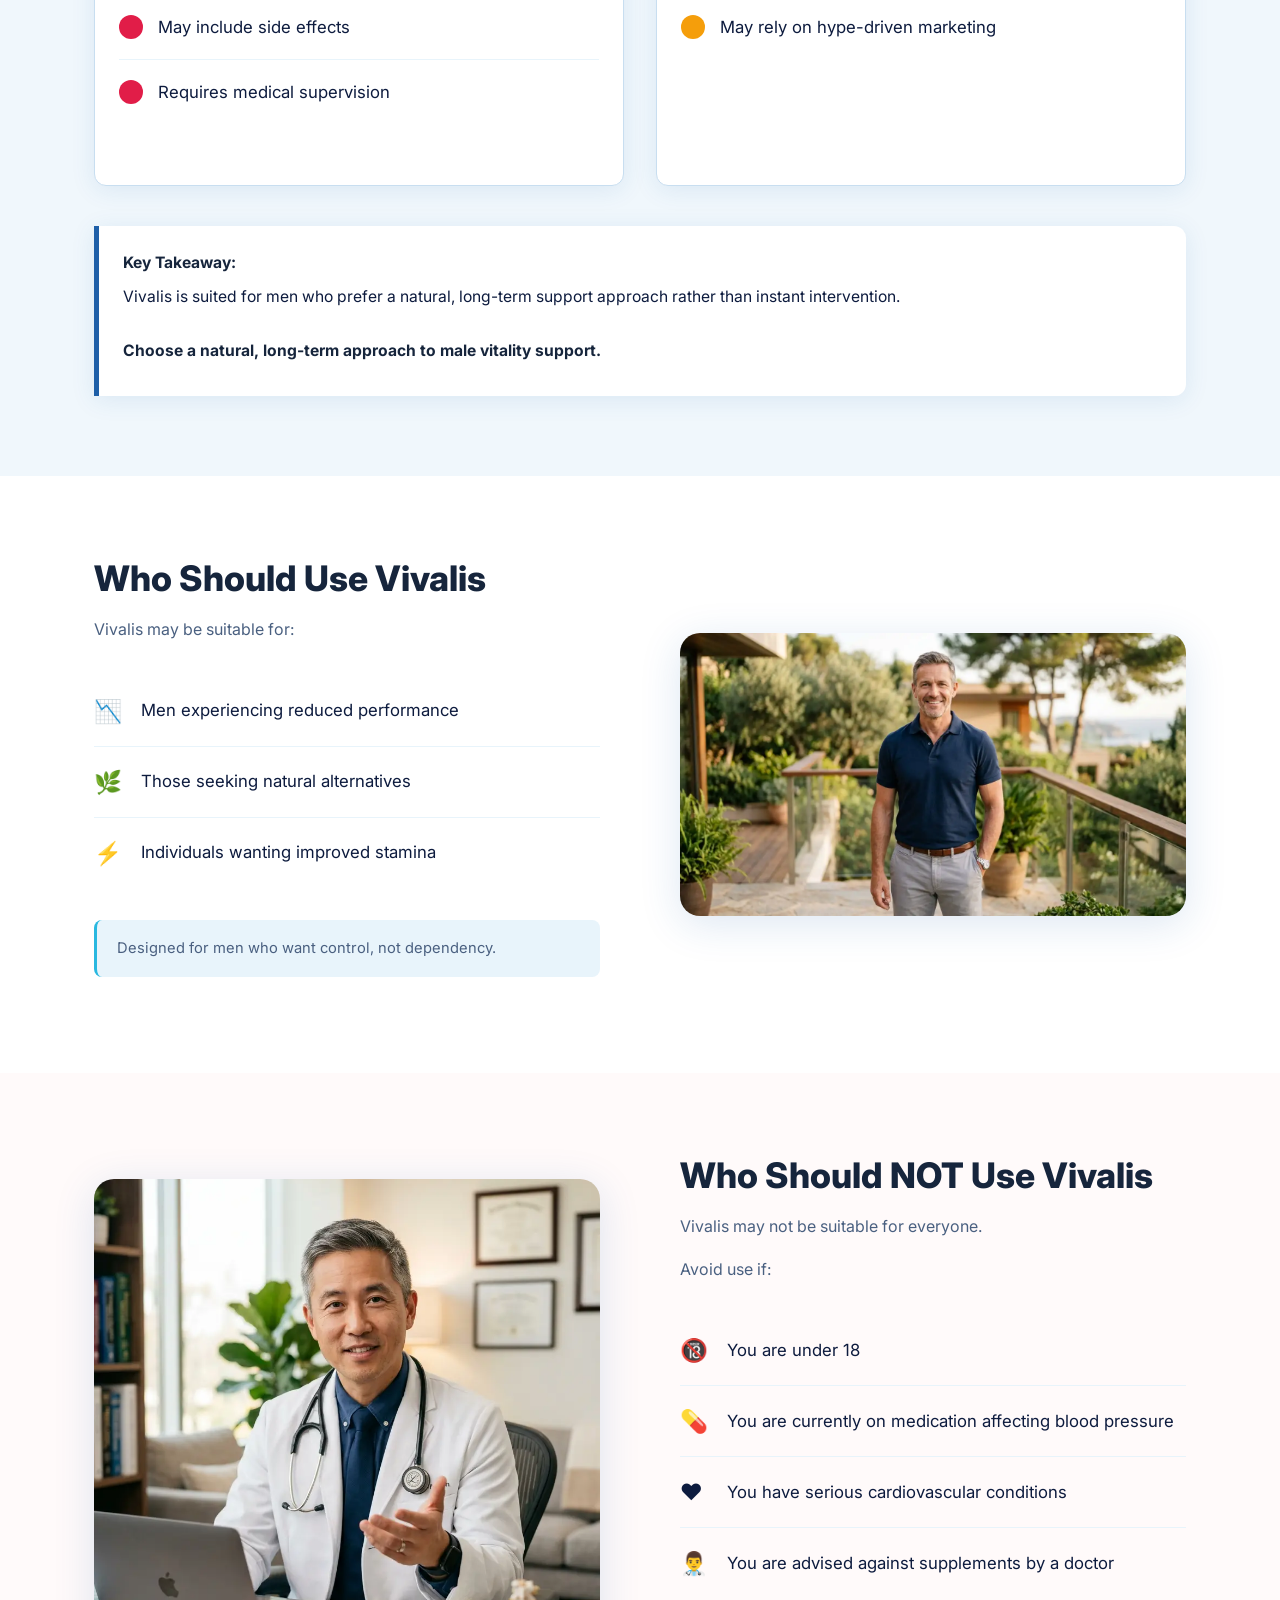
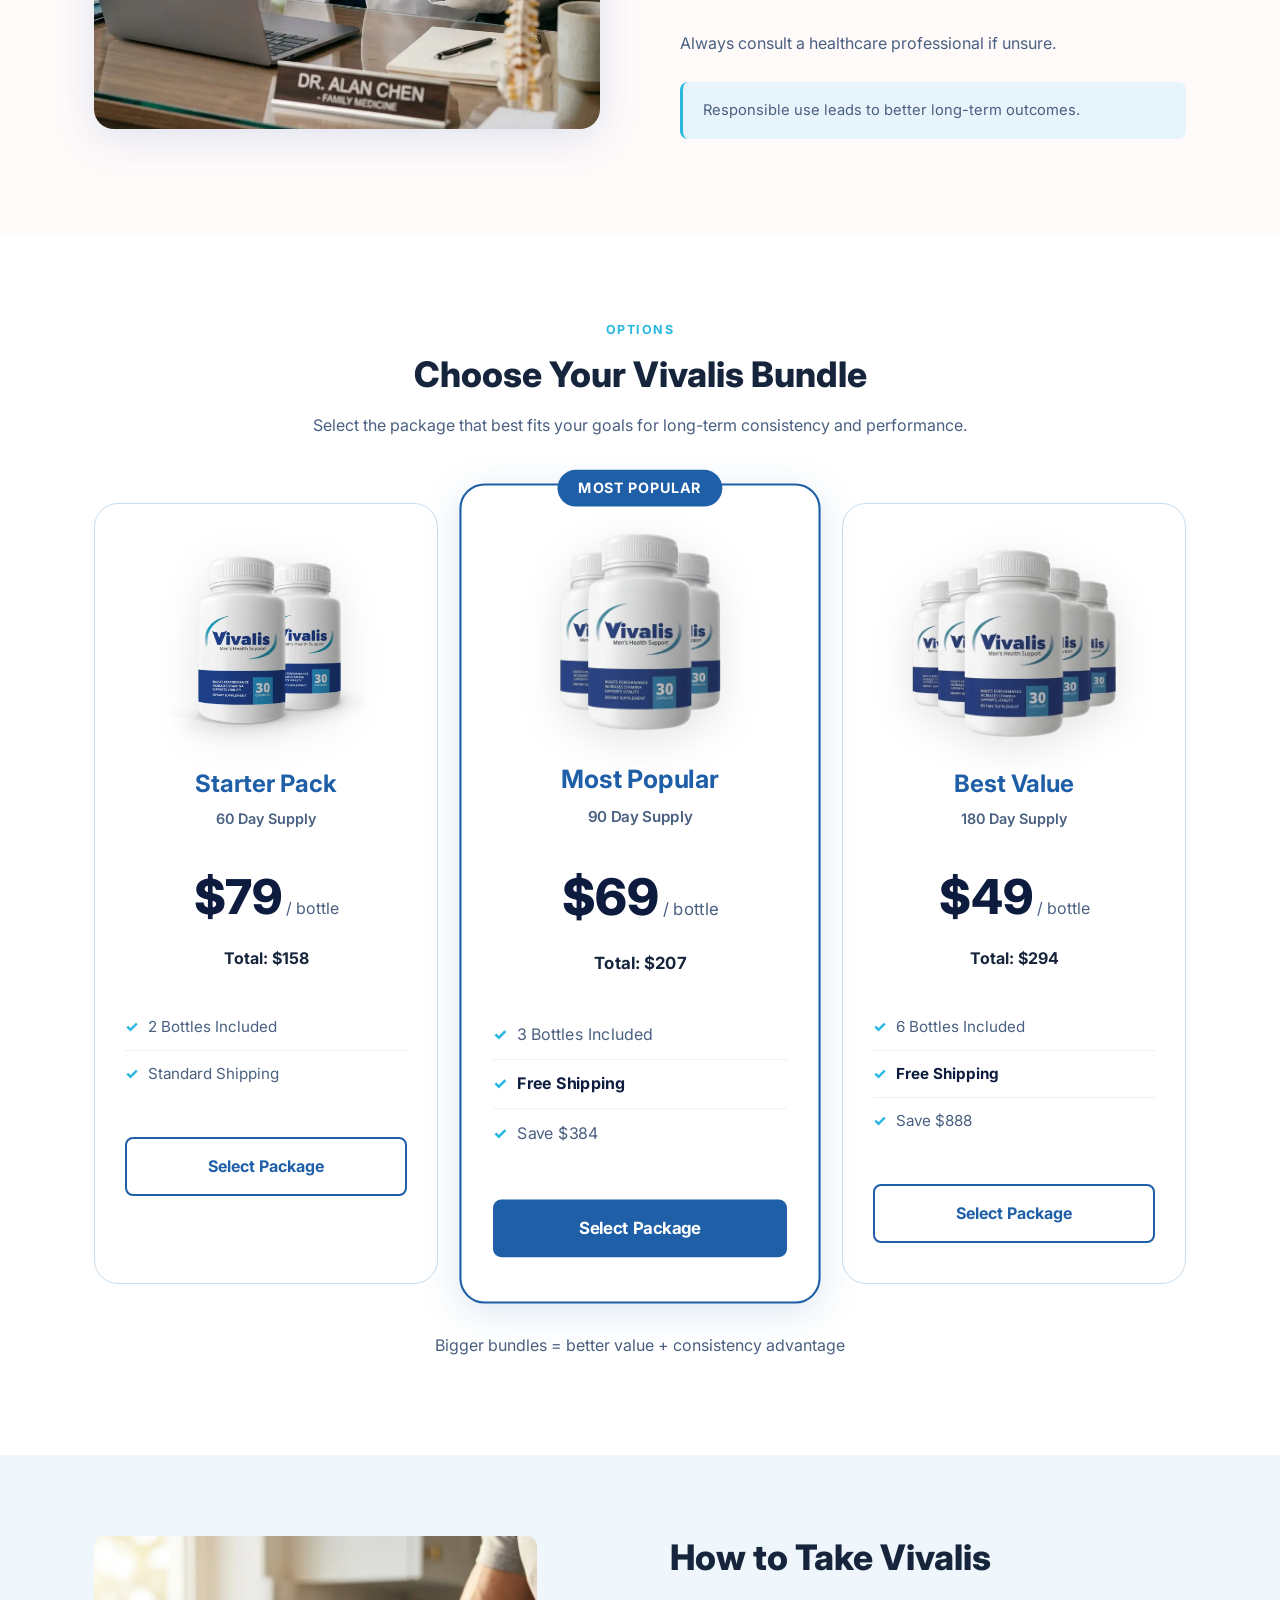
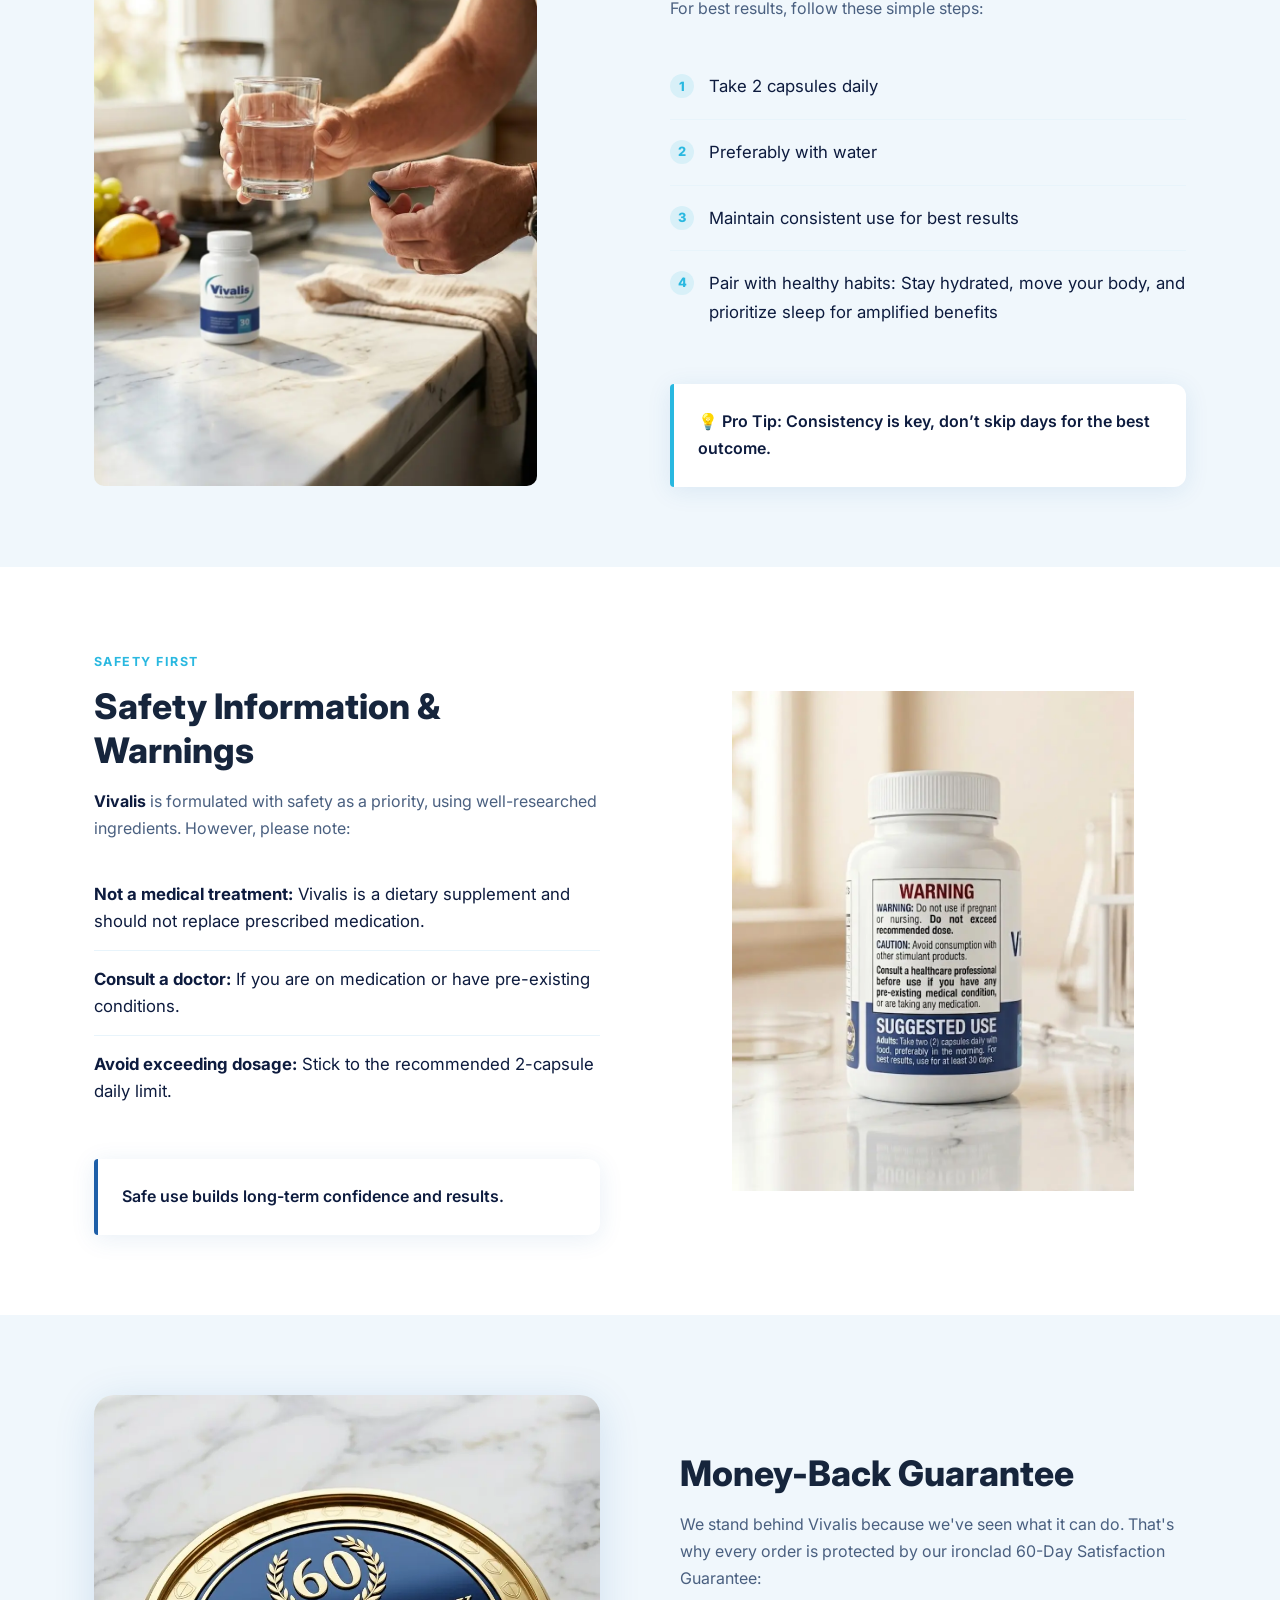
==== commit 14208bba: "refactor: rename images to kebab-case and update pricing section" ====
--- a/index.html
+++ b/index.html
@@ -50,10 +50,10 @@
           "description": "Vivalis is a natural male enhancement supplement designed to support men dealing with low stamina, reduced performance, and confidence challenges. Advanced formula for blood flow, stamina, and vitality.",
           "image": [
             "https://www.vivalisofficial.com/Images/hero-section-bottle.webp",
-            "https://www.vivalisofficial.com/Images/vivalis bundle pricing packages 3.webp",
-            "https://www.vivalisofficial.com/Images/natural ingredients in vivalis capsules.webp",
-            "https://www.vivalisofficial.com/Images/diagram showing blood flow improvement from vivalis pills.webp",
-            "https://www.vivalisofficial.com/Images/Vivalis_gradual_results_timeline_2-4_weeks_consistent_use.webp"
+            "https://www.vivalisofficial.com/Images/vivalis-bundle-pricing-packages-3.webp",
+            "https://www.vivalisofficial.com/Images/natural-ingredients-in-vivalis-capsules.webp",
+            "https://www.vivalisofficial.com/Images/diagram-showing-blood-flow-improvement-from-vivalis-pills.webp",
+            "https://www.vivalisofficial.com/Images/vivalis_gradual_results_timeline_2-4_weeks_consistent_use.webp"
           ],
           "brand": {
             "@type": "Brand",
@@ -313,7 +313,7 @@
         <div class="container about-inner">
             <div class="about-img">
                 <!-- Optional image slot for about -->
-                <img src="Images/vivalis bundle pricing packages 3.webp" alt="vivalis capsules bottle packaging">
+                <img src="Images/vivalis-bundle-pricing-packages-3.webp" alt="vivalis capsules bottle packaging">
             </div>
             <div class="about-content">
                 <span class="section-label">Overview</span>
@@ -369,7 +369,7 @@
                 <!-- LEFT: diagram image with glowing backdrop -->
                 <div class="hiw-img-col">
                     <div class="hiw-img-glow">
-                        <img src="Images/diagram showing blood flow improvement from vivalis pills.webp"
+                        <img src="Images/diagram-showing-blood-flow-improvement-from-vivalis-pills.webp"
                             alt="diagram showing blood flow improvement from vivalis pills" class="hiw-diagram">
                     </div>
                     <div class="hiw-img-badge">Vivalis Circulatory Diagram</div>
@@ -455,7 +455,7 @@
                 </div>
 
                 <div class="timeline-right">
-                    <img src="Images/Vivalis_gradual_results_timeline_2-4_weeks_consistent_use.webp"
+                    <img src="Images/vivalis_gradual_results_timeline_2-4_weeks_consistent_use.webp"
                         alt="Vivalis gradual results timeline: 2-4 weeks consistent use" class="timeline-diagram">
                 </div>
             </div>
@@ -465,7 +465,7 @@
     <section id="results">
         <div class="container results-grid">
             <div>
-                <img src="Images/before after transformation male vitality improvement.webp"
+                <img src="Images/before-after-transformation-male-vitality-improvement.webp"
                     alt="before after transformation male vitality improvement">
             </div>
             <div>
@@ -606,7 +606,7 @@
                         consult your healthcare provider before starting any new supplement.</p>
                 </div>
                 <div>
-                    <img src="Images/doctor discussing men’s health supplements.webp"
+                    <img src="Images/doctor-discussing-men’s-health-supplements.webp"
                         alt="doctor discussing men’s health supplements">
                 </div>
             </div>
@@ -616,7 +616,7 @@
     <section id="certifications">
         <div class="container cert-grid">
             <div class="cert-img">
-                <img src="Images/certification badges supplement safety.webp"
+                <img src="Images/certification-badges-supplement-safety.webp"
                     alt="certification badges supplement safety">
             </div>
             <div class="cert-content">
@@ -686,7 +686,7 @@
                 </div>
             </div>
             <div style="text-align: center; margin-top: 2rem;">
-                <img src="Images/natural ingredients in vivalis capsules.webp"
+                <img src="Images/natural-ingredients-in-vivalis-capsules.webp"
                     alt="natural ingredients in vivalis capsules"
                     style="max-width: 800px; width: 100%; height: auto; margin: 0 auto; display: block;">
             </div>
@@ -731,7 +731,7 @@
 
             <div class="science-bottom">
                 <div class="science-img-col">
-                    <img src="Images/doctor reviewing herbal supplement ingredients for energy and circulation support.webp"
+                    <img src="Images/doctor-reviewing-herbal-supplement-ingredients-for-energy-and-circulation-support.webp"
                         alt="doctor reviewing herbal supplement ingredients for energy and circulation support">
                 </div>
                 <div class="science-notes-col">
@@ -761,7 +761,7 @@
             <!-- Row 2: Image + Table side by side -->
             <div class="compare-top-row">
                 <div class="compare-img-col">
-                    <img src="Images/Vivalis natural approach vs other male enhancement options.webp"
+                    <img src="Images/vivalis-natural-approach-vs-other-male-enhancement-options.webp"
                         alt="Vivalis natural approach vs other male enhancement options">
                 </div>
                 <div class="compare-table-col">
@@ -847,7 +847,7 @@
                     dependency.</p>
             </div>
             <div>
-                <img src="Images/middle aged man looking confident.webp" alt="middle aged man looking confident">
+                <img src="Images/middle-aged-man-looking-confident.webp" alt="middle aged man looking confident">
             </div>
         </div>
     </section>
@@ -855,7 +855,7 @@
     <section id="who-not">
         <div class="container who-inner">
             <div>
-                <img src="Images/Safety warning - consult doctor before using Vivalis.webp"
+                <img src="Images/safety-warning-consult-doctor-before-using-vivalis.webp"
                     alt="Safety warning: consult doctor before using Vivalis">
             </div>
             <div>
@@ -886,7 +886,7 @@
                 <!-- 1 Bottle -->
                 <div class="pricing-card">
                     <div class="card-img">
-                        <img src="Images/vivalis bundle pricing packages 2.webp" alt="Vivalis 2 Bottles Starter Pack">
+                        <img src="Images/vivalis-bundle-pricing-packages-2.webp" alt="Vivalis 2 Bottles Starter Pack">
                     </div>
                     <div class="card-info">
                         <h3>Starter Pack</h3>
@@ -909,7 +909,7 @@
                 <div class="pricing-card popular">
                     <div class="popular-tag">Most Popular</div>
                     <div class="card-img">
-                        <img src="Images/vivalis bundle pricing packages 3.webp" alt="Vivalis 3 Bottles Bundle">
+                        <img src="Images/vivalis-bundle-pricing-packages-3.webp" alt="Vivalis 3 Bottles Bundle">
                     </div>
                     <div class="card-info">
                         <h3>Most Popular</h3>
@@ -932,7 +932,7 @@
                 <!-- 6 Bottles -->
                 <div class="pricing-card">
                     <div class="card-img">
-                        <img src="Images/vivalis bundle pricing packages 6.webp" alt="Vivalis 6 Bottles Bundle">
+                        <img src="Images/vivalis-bundle-pricing-packages-6.webp" alt="Vivalis 6 Bottles Bundle">
                     </div>
                     <div class="card-info">
                         <h3>Best Value</h3>
@@ -962,7 +962,7 @@
     <section id="how-to-take">
         <div class="container results-grid">
             <div>
-                <img src="Images/taking vivalis capsule daily routine.webp" alt="taking vivalis capsule daily routine">
+                <img src="Images/taking-vivalis-capsule-daily-routine.webp" alt="taking vivalis capsule daily routine">
             </div>
             <div>
                 <h2>How to Take Vivalis</h2>
@@ -1008,7 +1008,7 @@
                 </div>
             </div>
             <div class="about-img">
-                <img src="Images/supplement safety warning label.webp" alt="supplement safety warning label">
+                <img src="Images/supplement-safety-warning-label.webp" alt="supplement safety warning label">
             </div>
         </div>
     </section>
@@ -1016,7 +1016,7 @@
     <section id="guarantee">
         <div class="container who-inner">
             <div>
-                <img src="Images/money back guarantee badge.webp" alt="money back guarantee badge">
+                <img src="Images/money-back-guarantee-badge.webp" alt="money back guarantee badge">
             </div>
             <div>
                 <h2>Money-Back Guarantee</h2>
@@ -1062,7 +1062,7 @@
                     buyer confidence.</p>
             </div>
             <div>
-                <img src="Images/Discreet Vivalis packaging with secure delivery.webp"
+                <img src="Images/discreet-vivalis-packaging-with-secure-delivery.webp"
                     alt="Discreet Vivalis packaging with secure delivery">
             </div>
         </div>
@@ -1184,7 +1184,7 @@
     <section id="checkout">
         <div class="container who-inner">
             <div>
-                <img src="Images/secure checkout payment icons.webp" alt="secure checkout payment icons">
+                <img src="Images/secure-checkout-payment-icons.webp" alt="secure checkout payment icons">
             </div>
             <div>
                 <h2>Privacy & Secure Checkout</h2>
@@ -1214,7 +1214,7 @@
                 </div>
             </div>
             <div class="about-img">
-                <img src="Images/customer support agent headset.webp" alt="customer support agent headset">
+                <img src="Images/customer-support-agent-headset.webp" alt="customer support agent headset">
             </div>
         </div>
     </section>
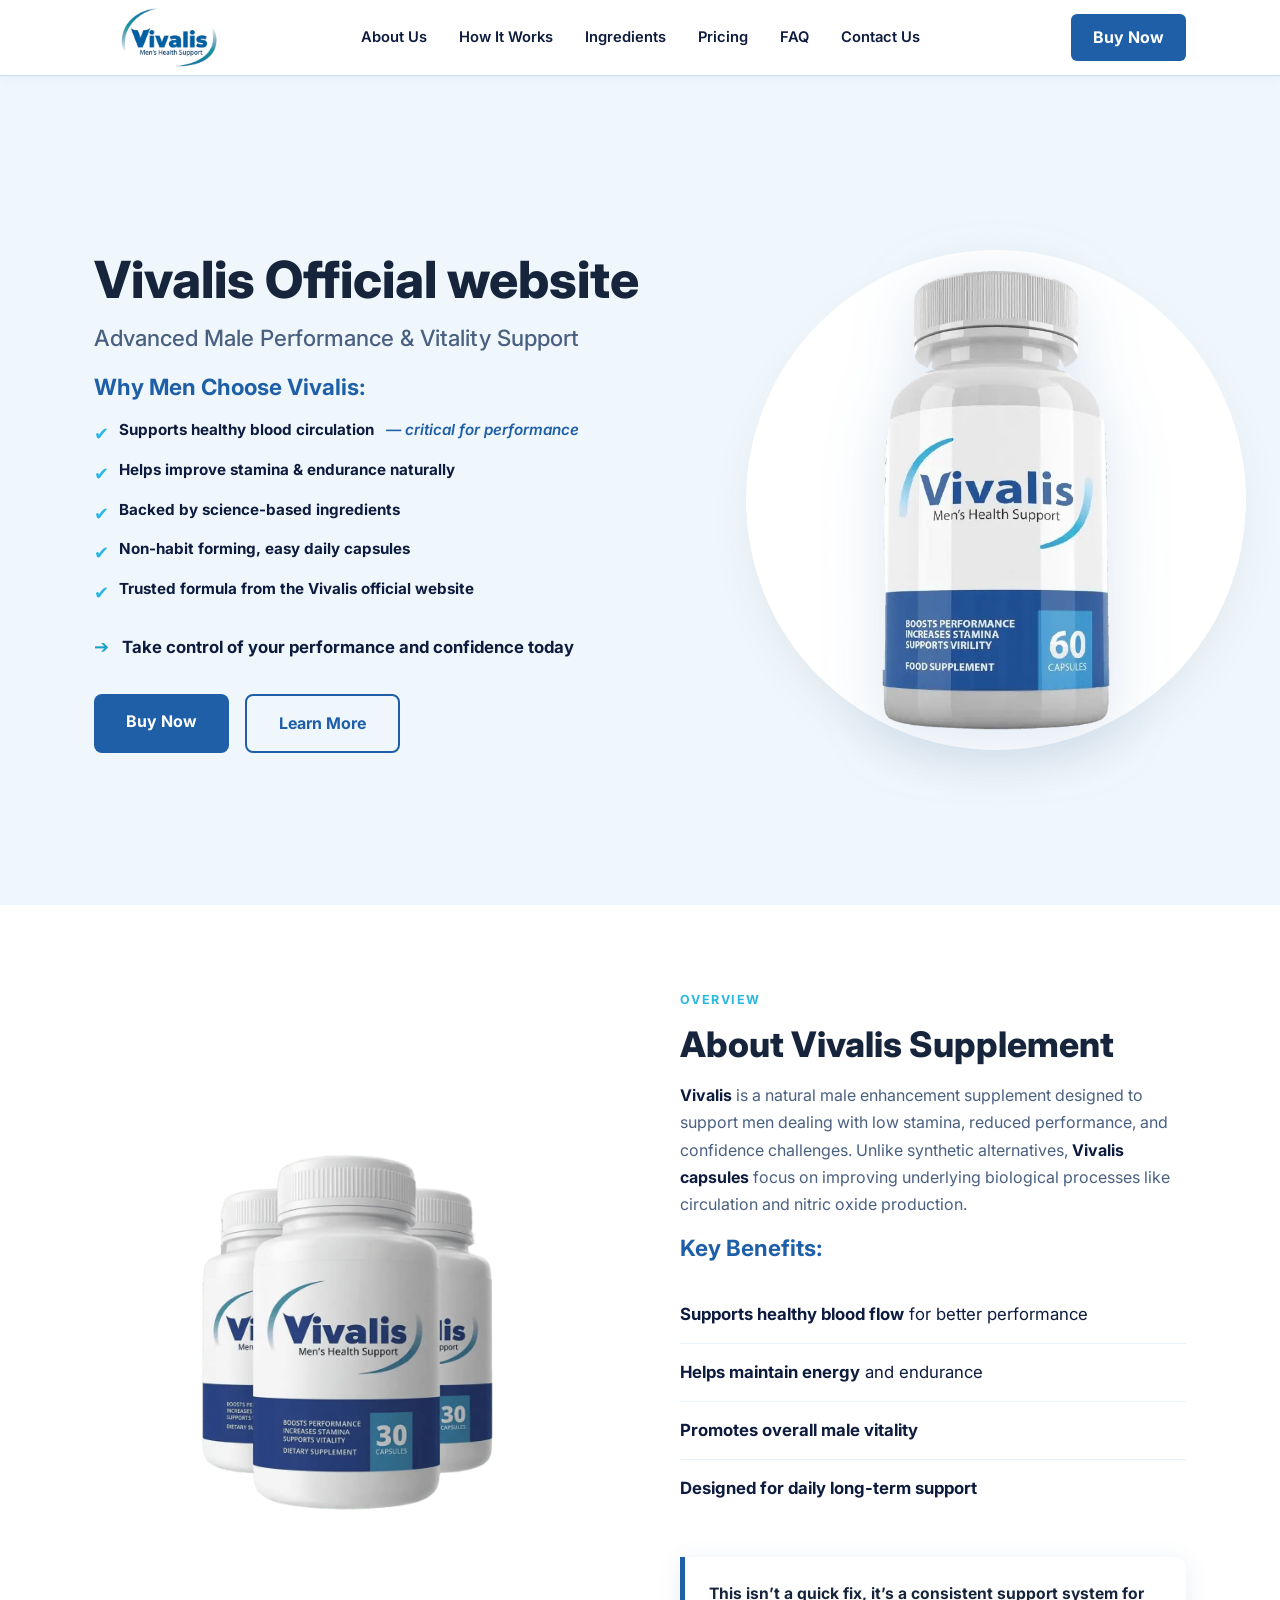
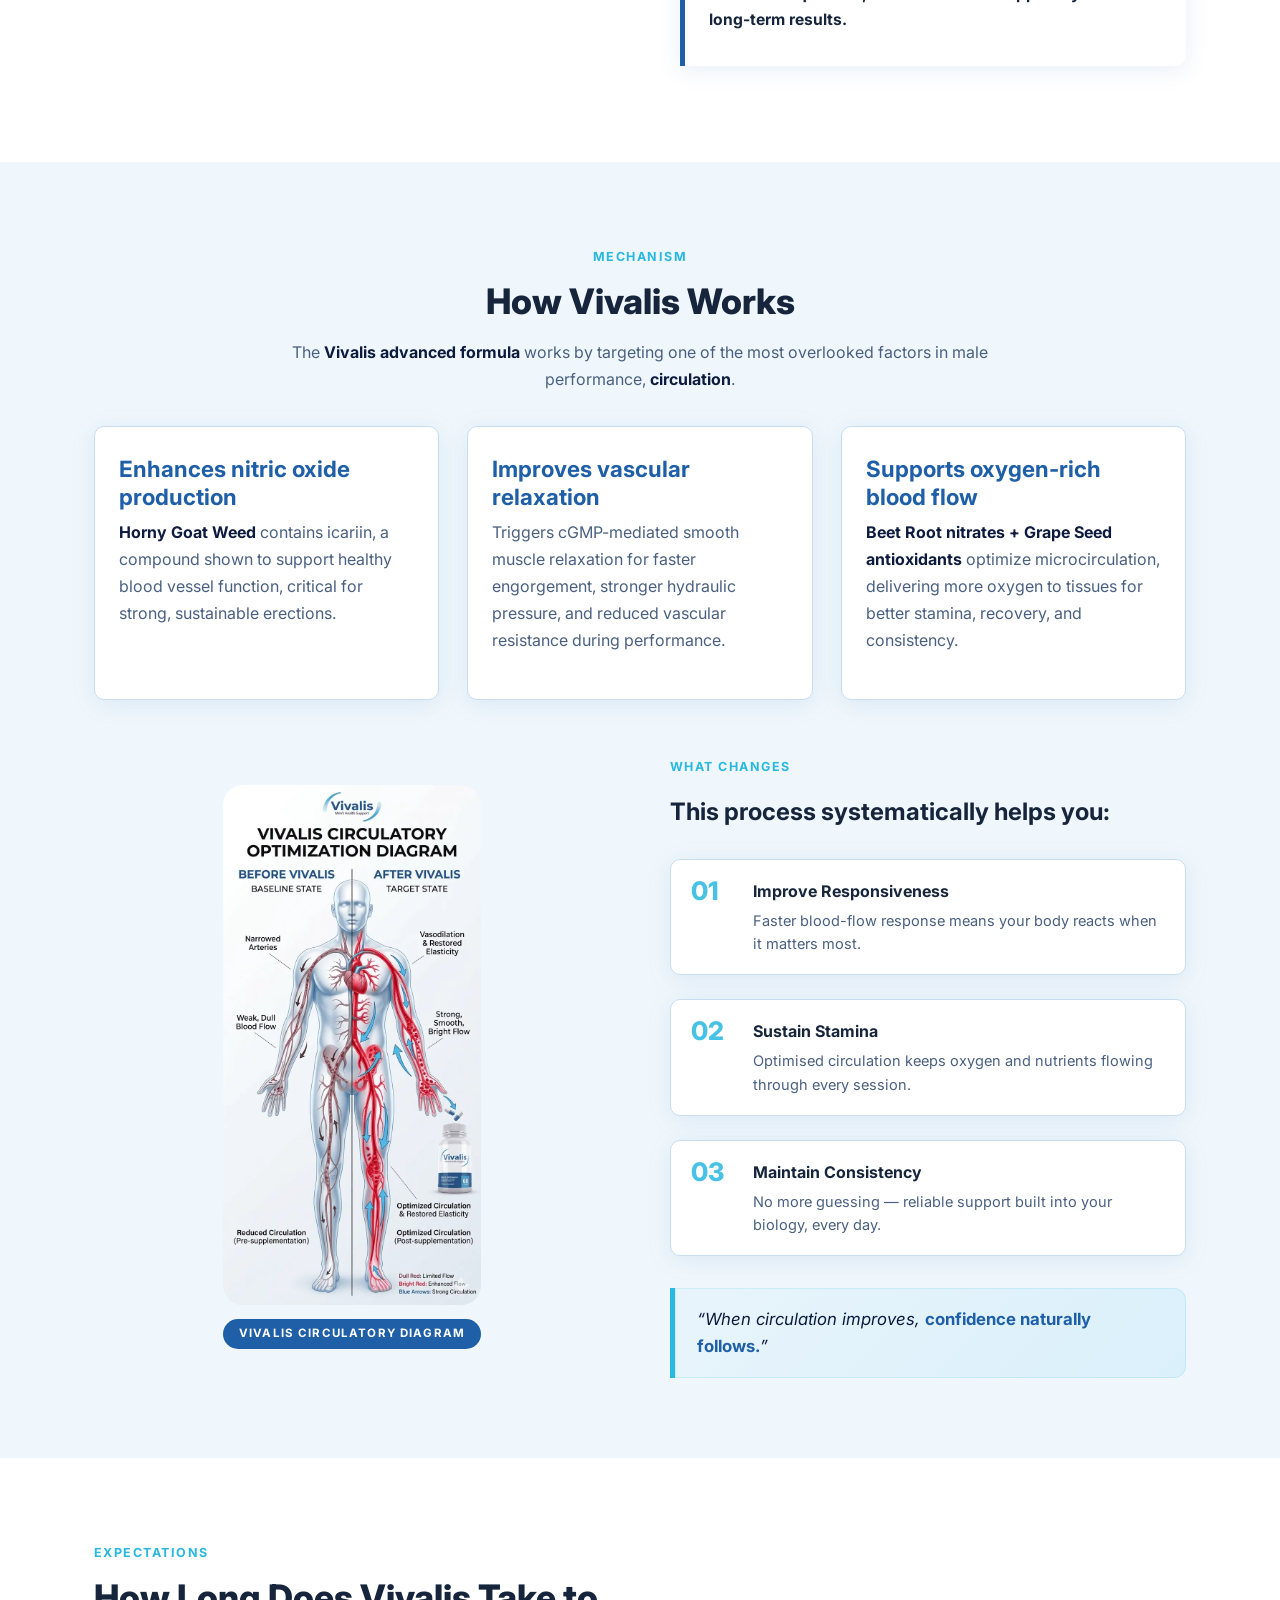
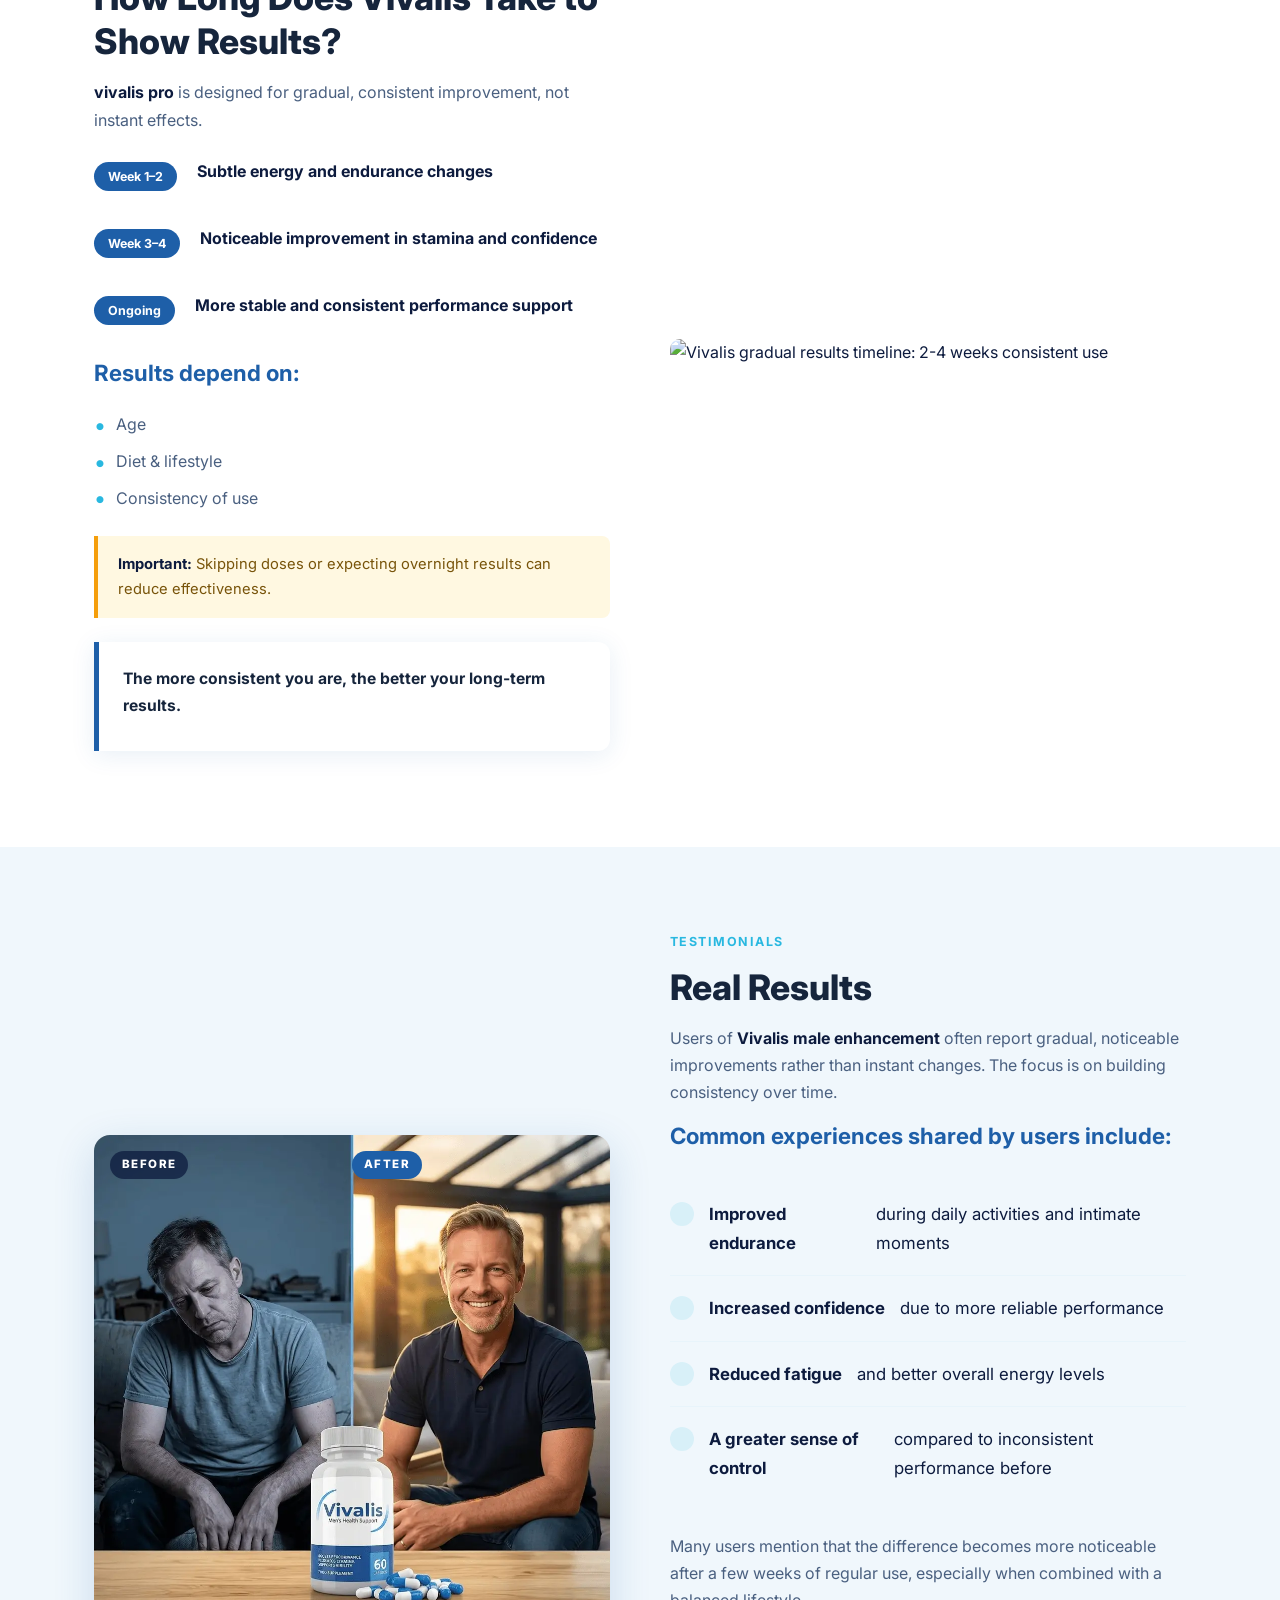
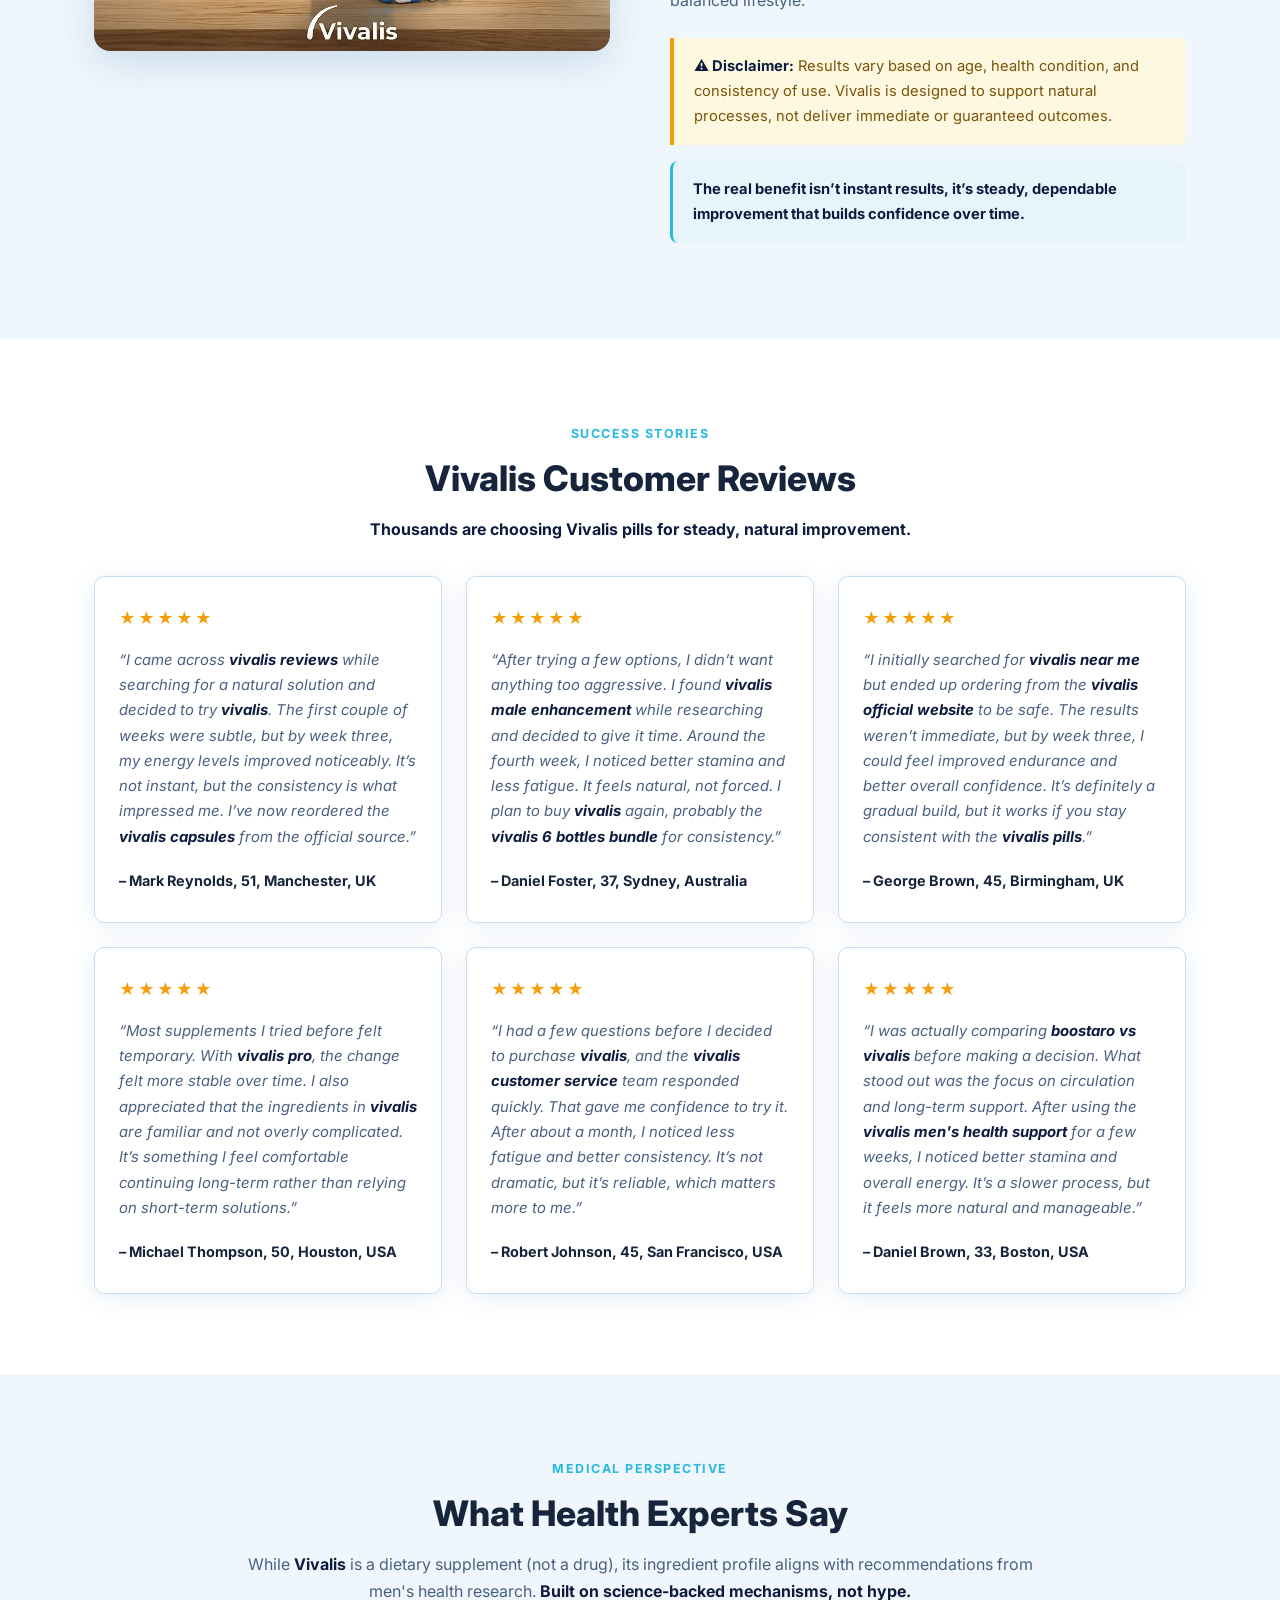
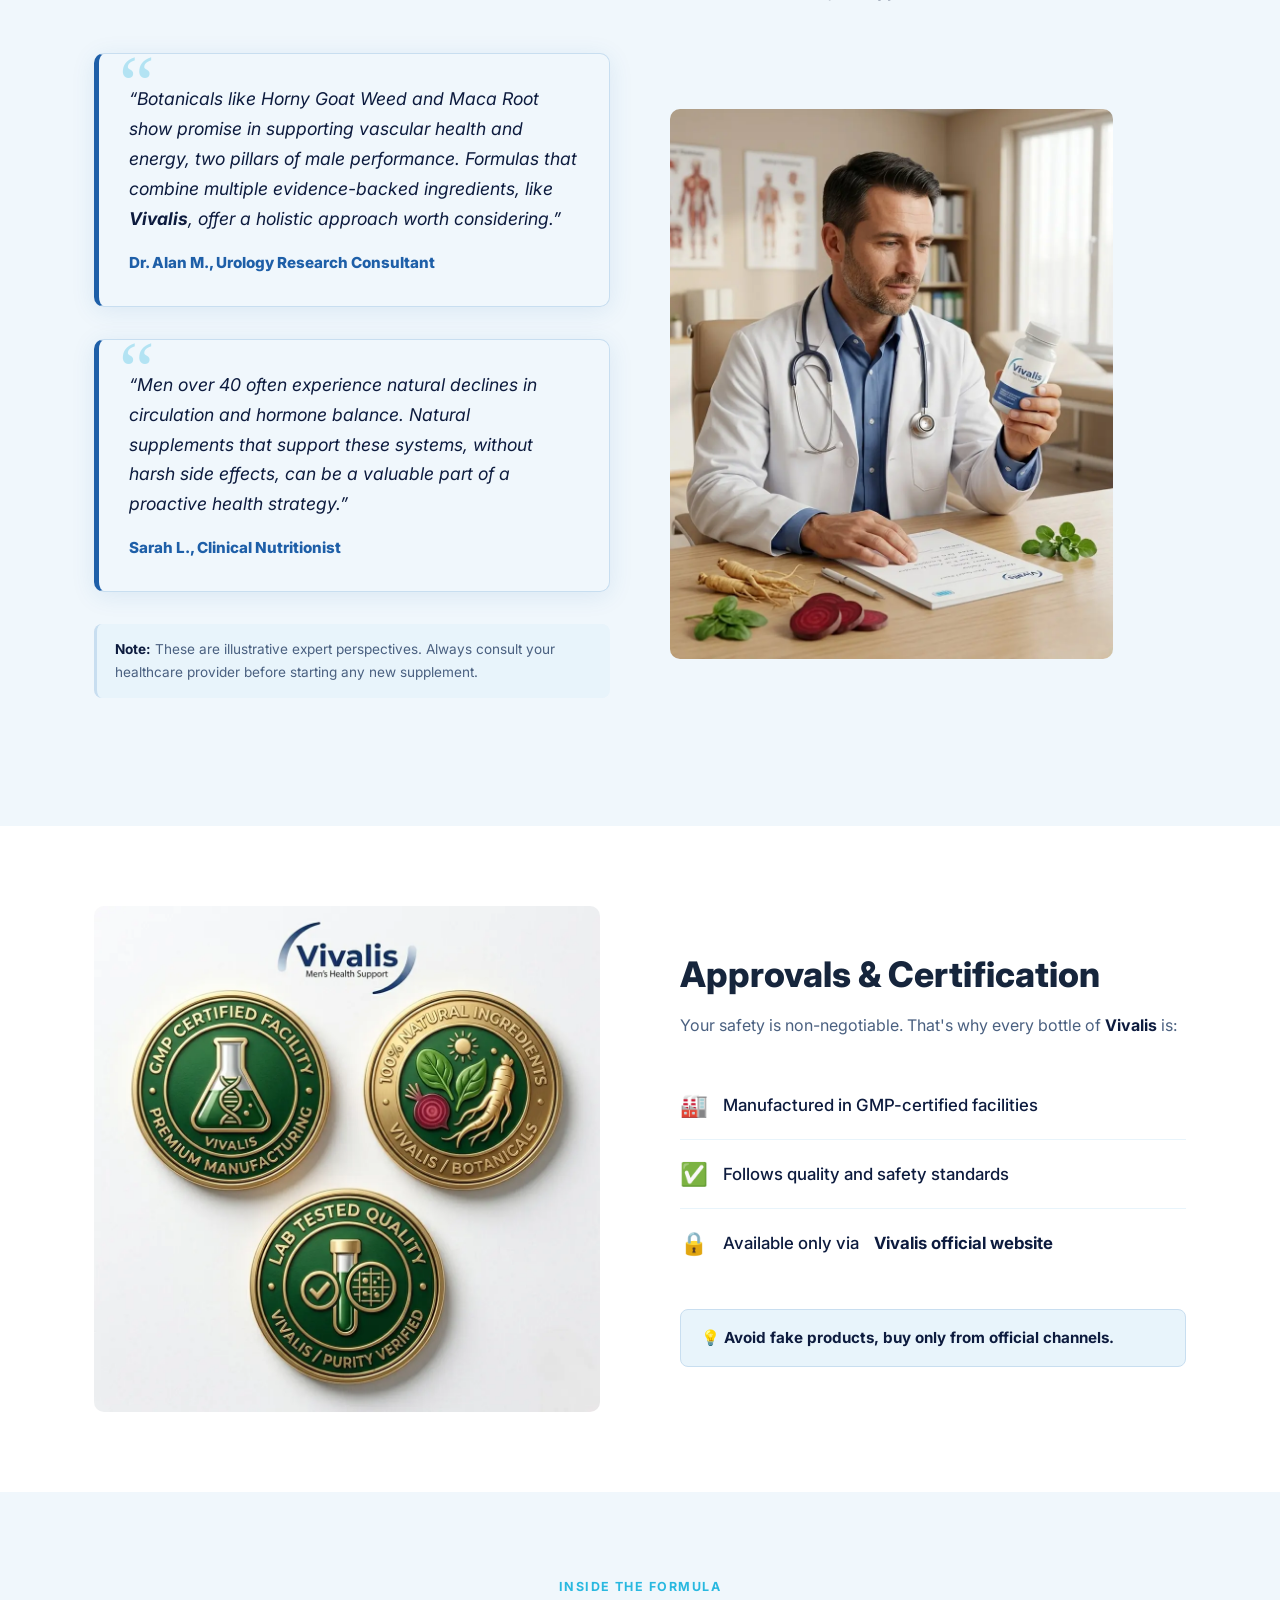
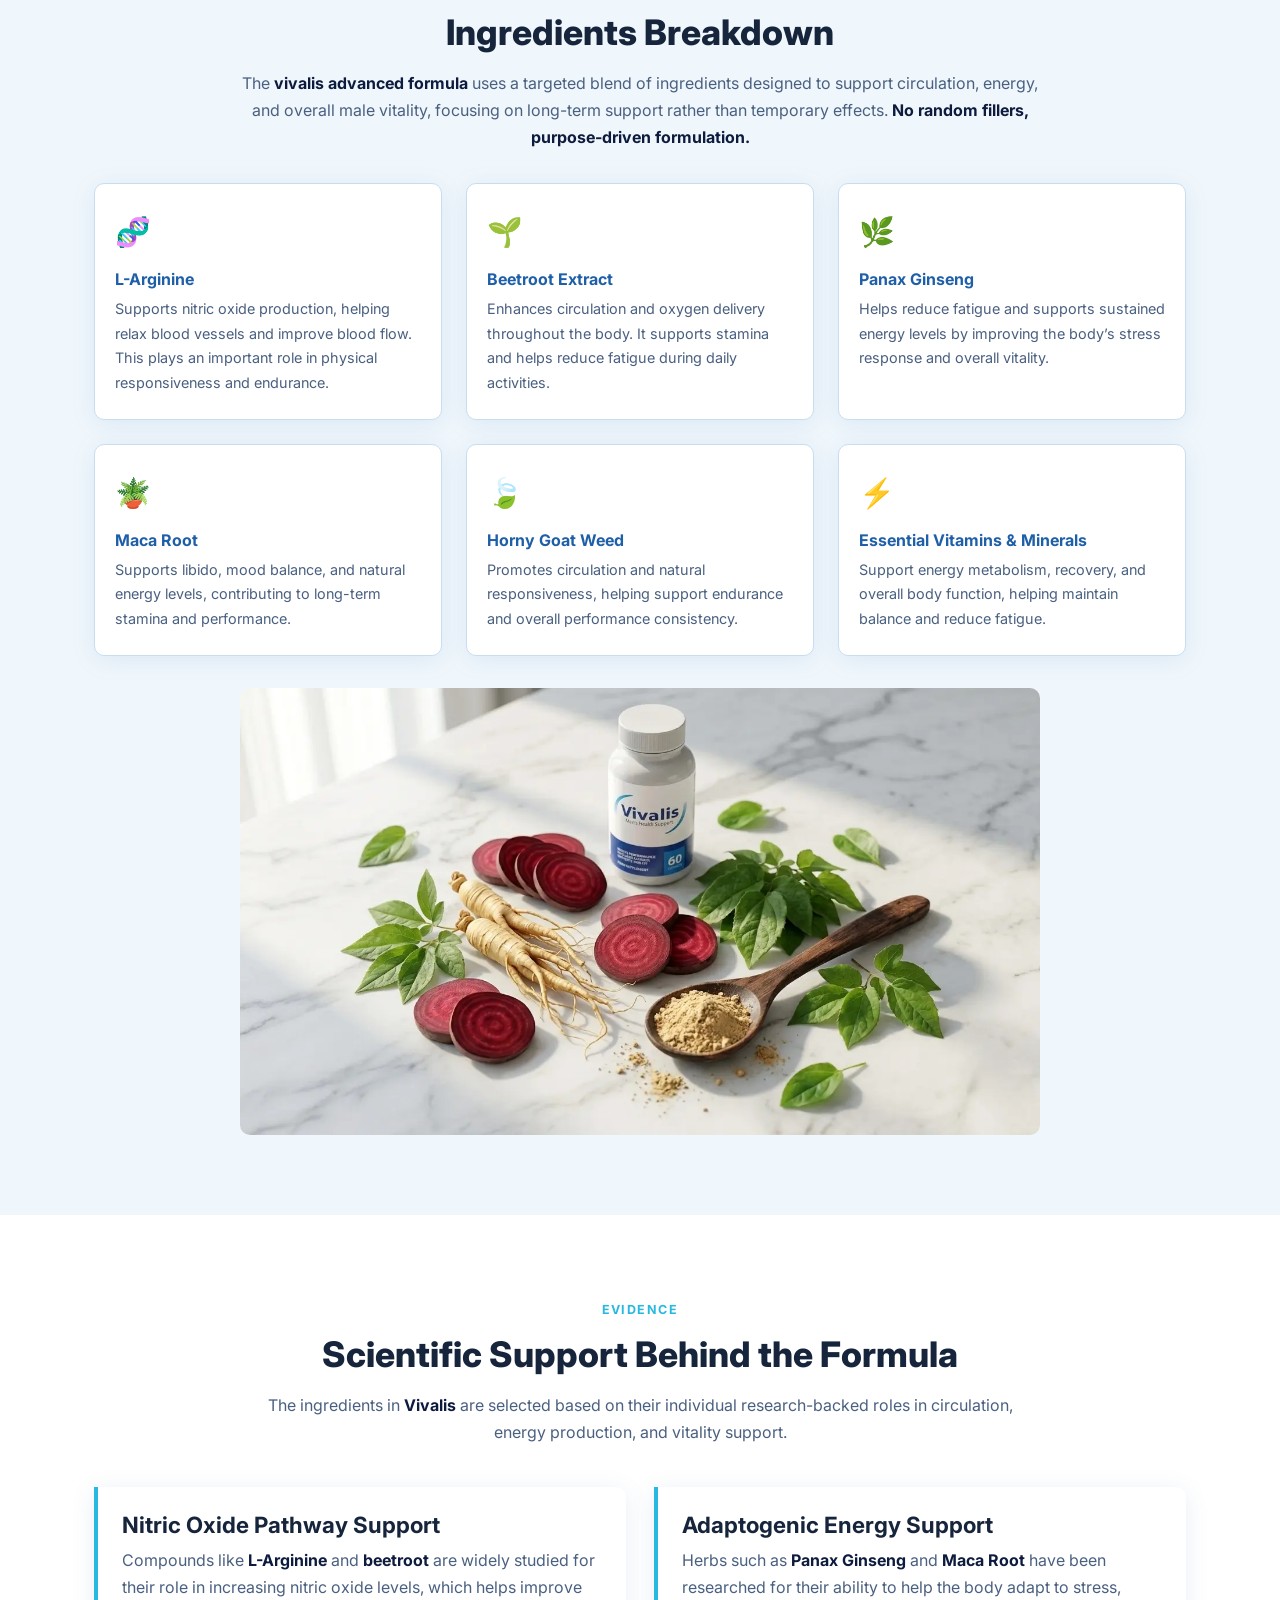
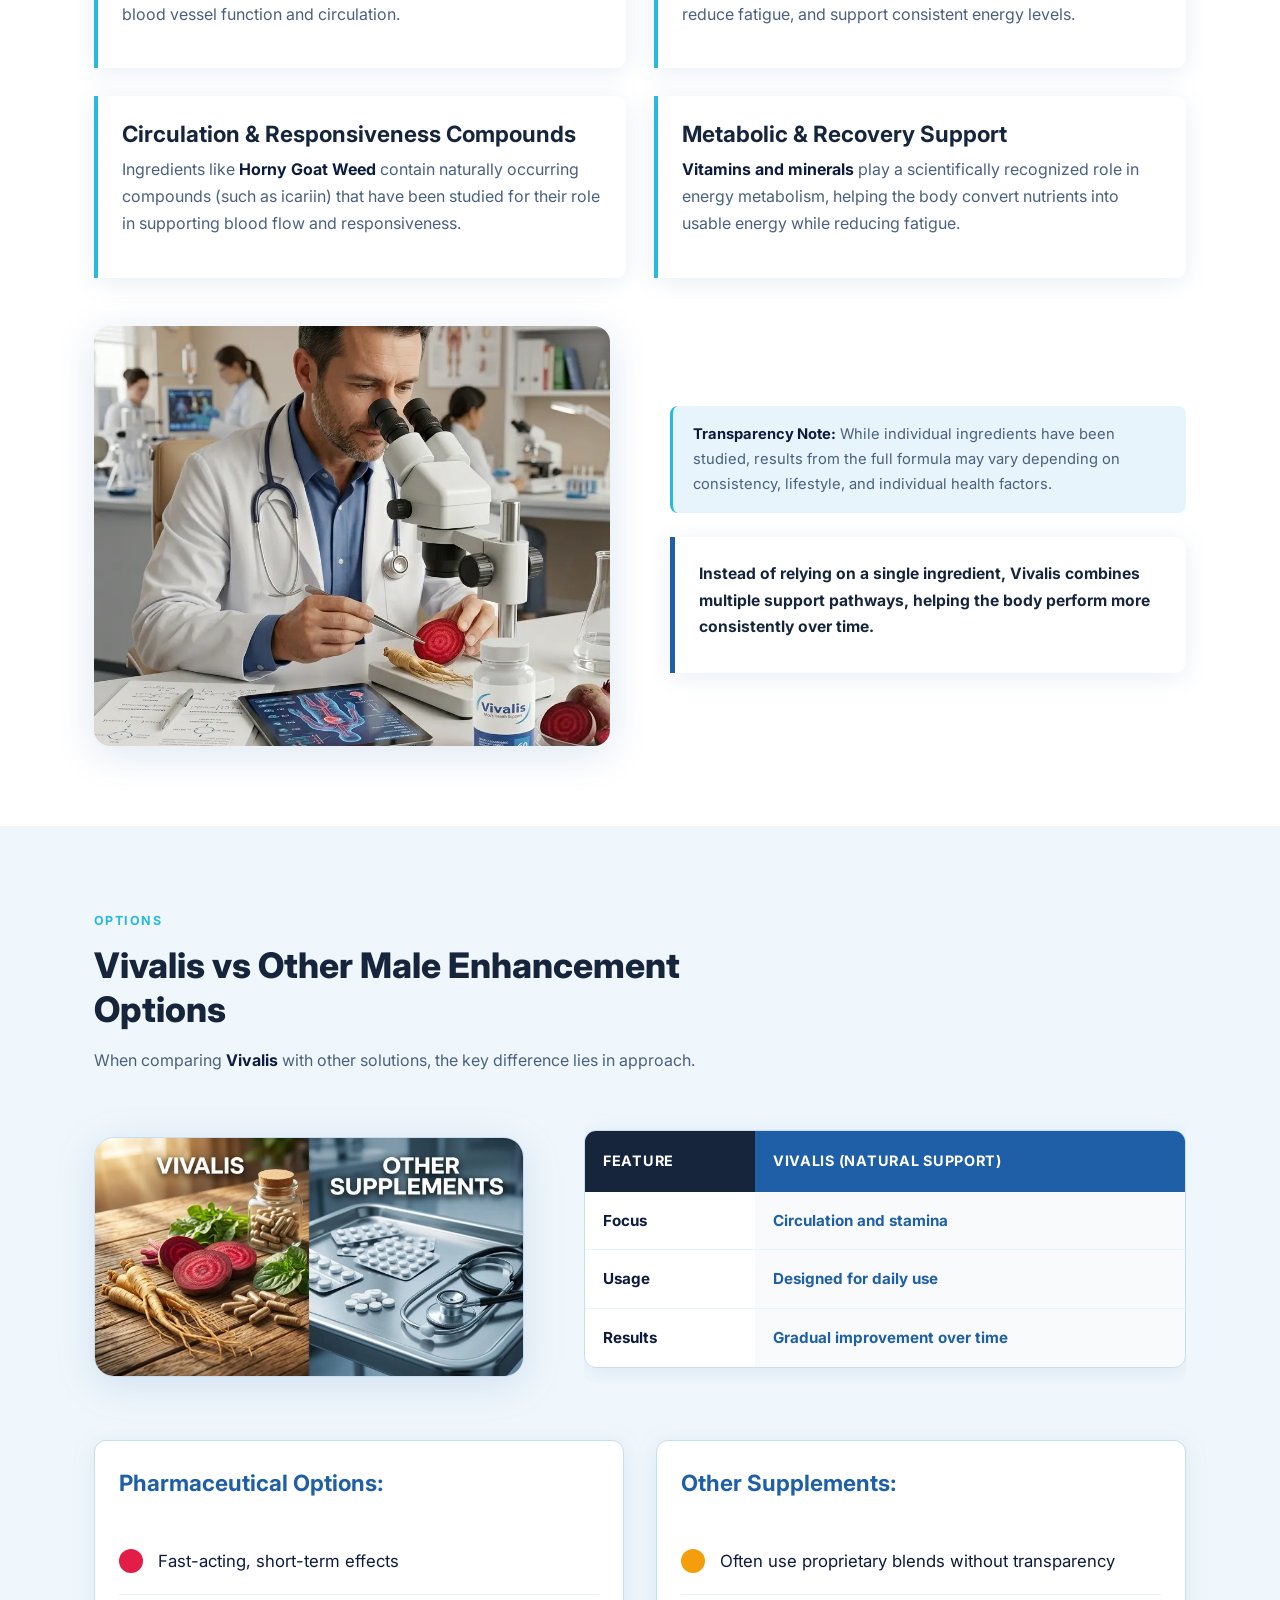
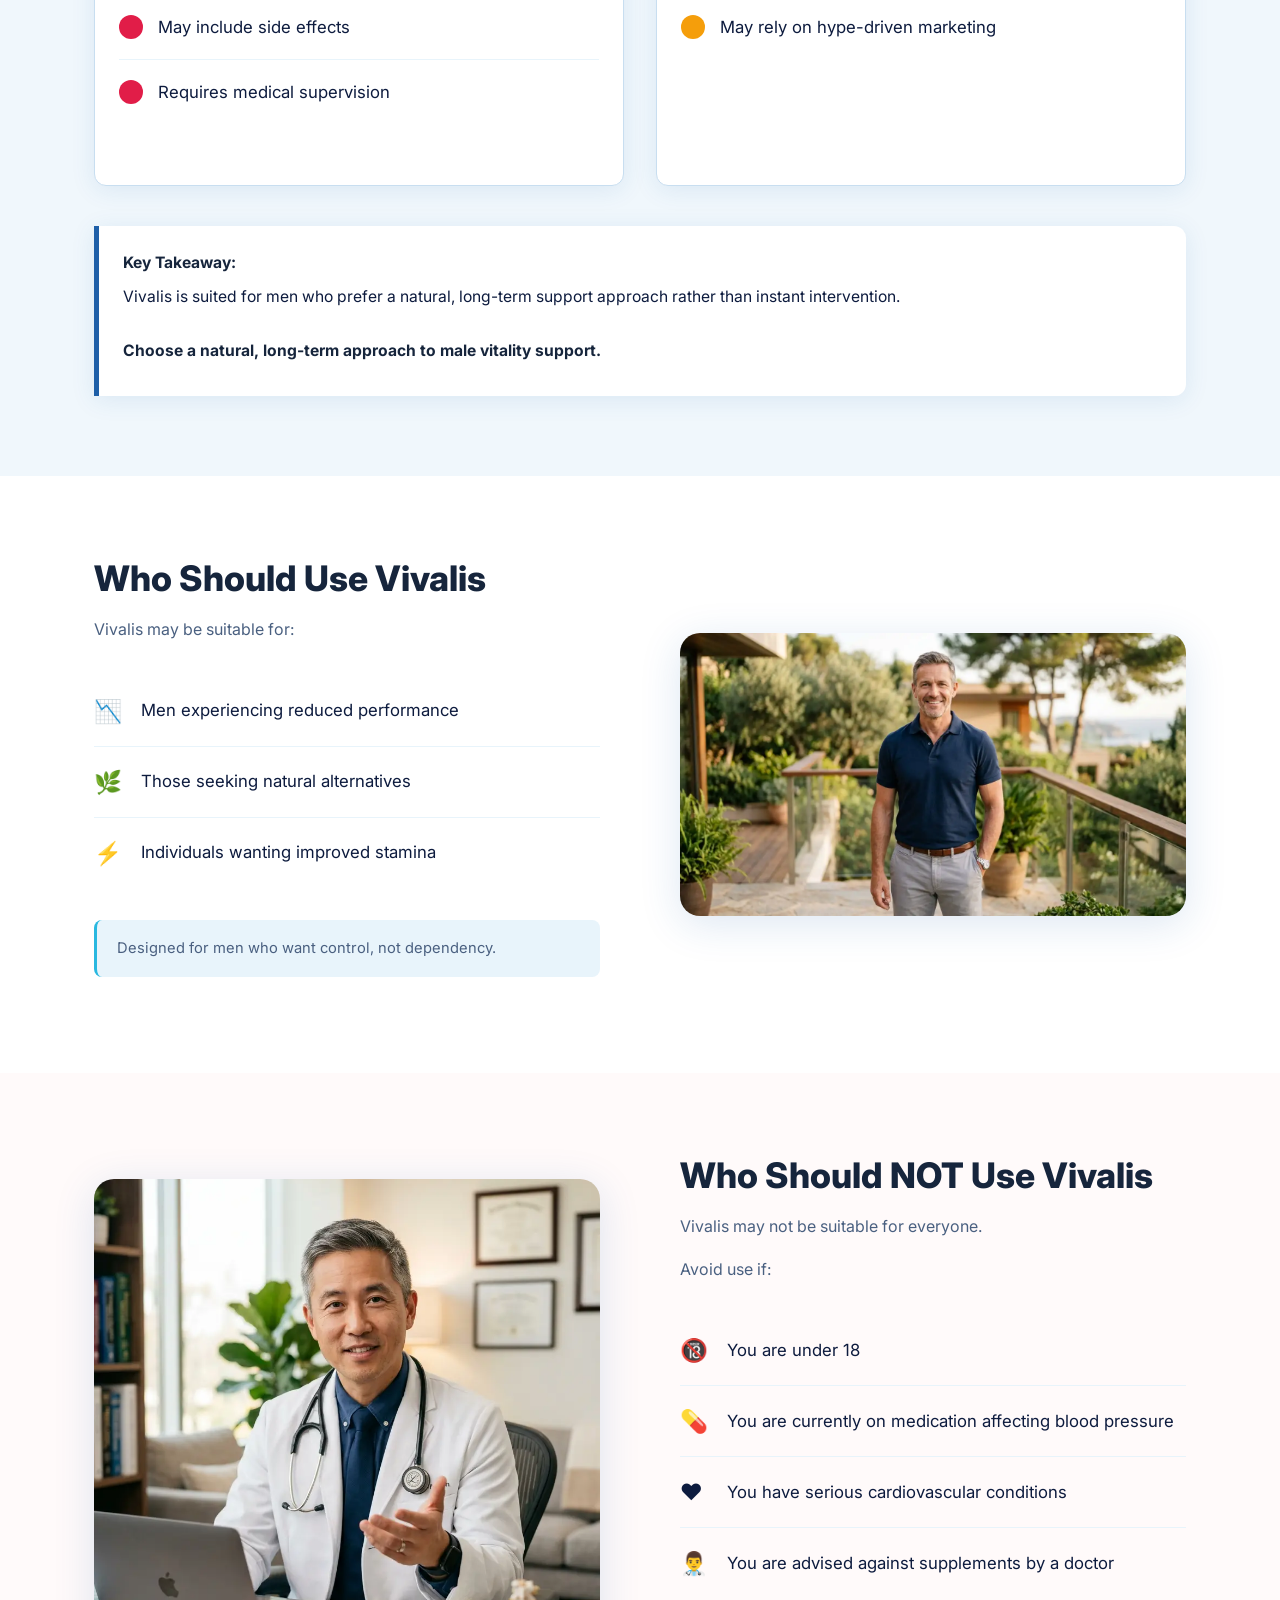
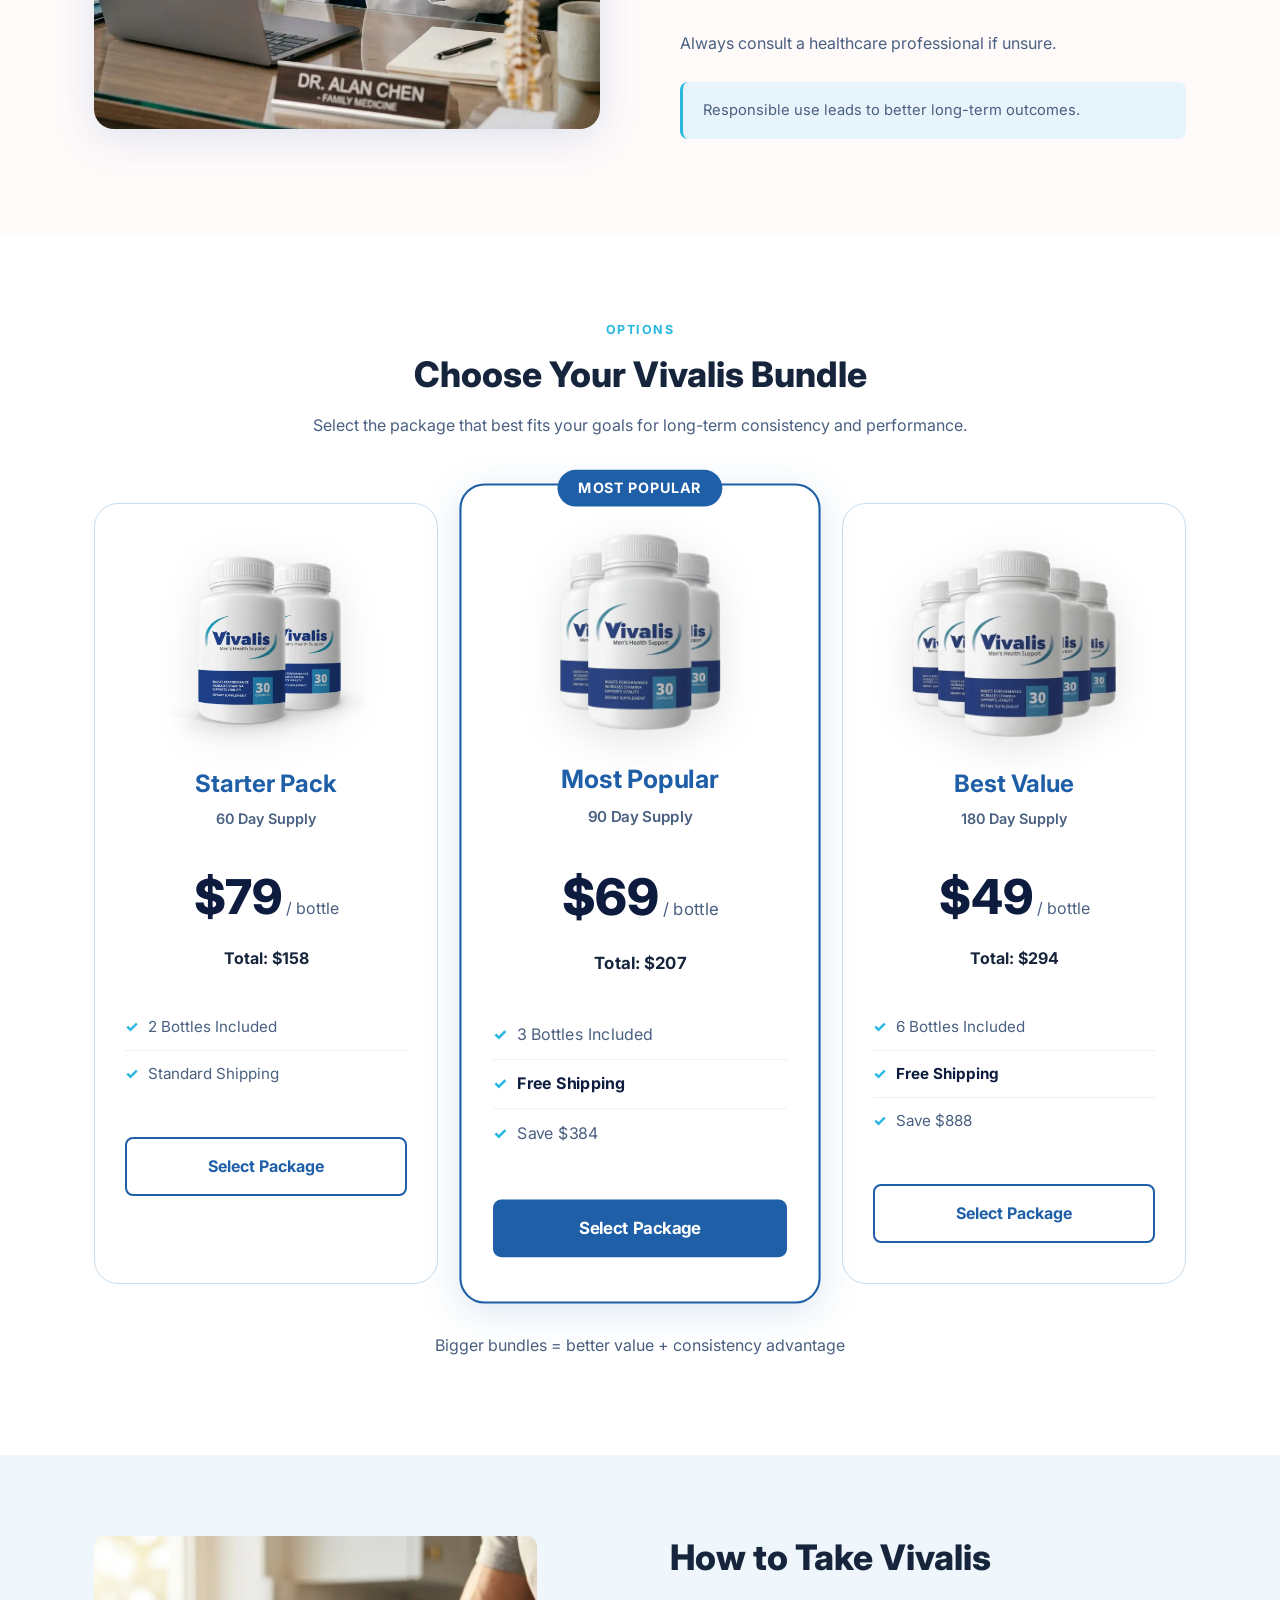
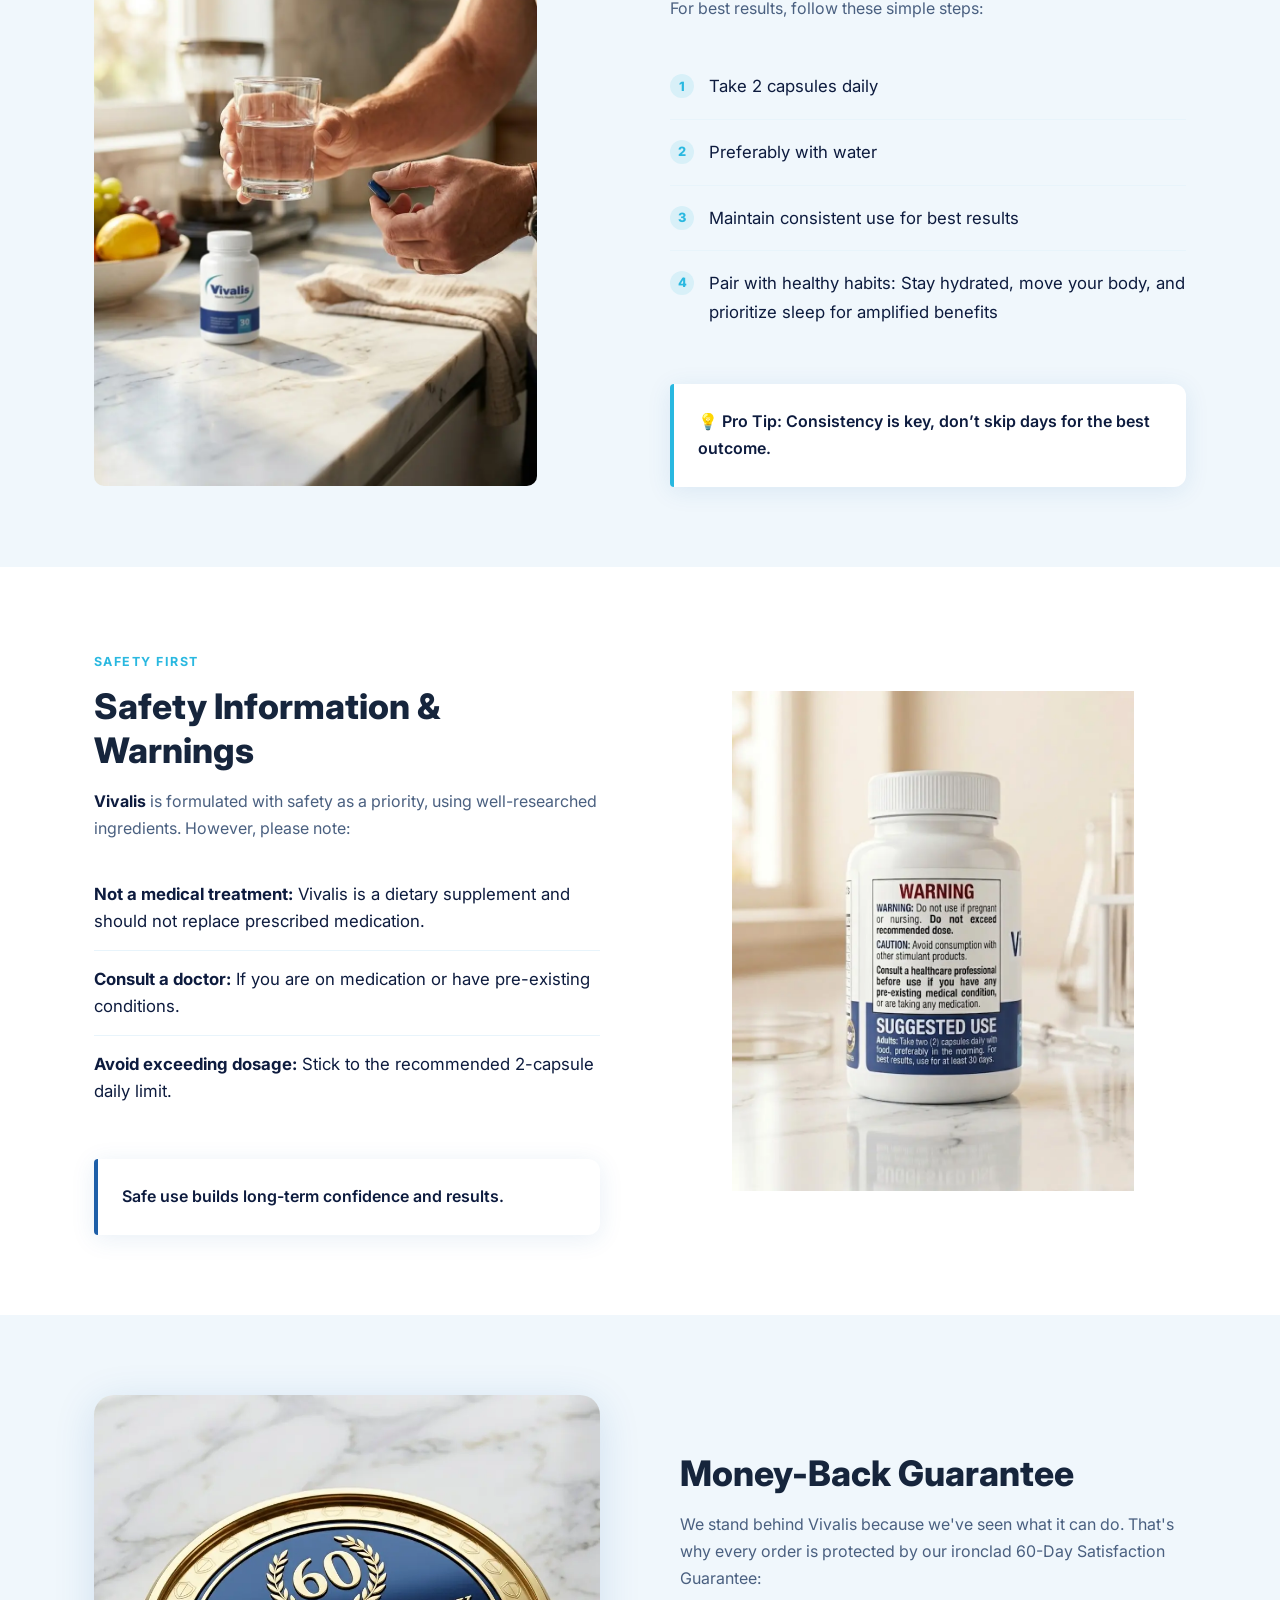
==== commit 48a97045: "feat: integrate tracking scripts and refine CTA aesthetics" ====
--- a/index.html
+++ b/index.html
@@ -29,14 +29,23 @@
     <link rel="shortcut icon" href="favicon.ico?v=2">
     <link rel="stylesheet" href="css/style.css">
 
+    <!-- Microsoft Clarity -->
+    <script type="text/javascript">
+        (function(c,l,a,r,i,t,y){
+            c[a]=c[a]||function(){(c[a].q=c[a].q||[]).push(arguments)};
+            t=l.createElement(r);t.async=1;t.src="https://www.clarity.ms/tag/"+i;
+            y=l.getElementsByTagName(r)[0];y.parentNode.insertBefore(t,y);
+        })(window, document, "clarity", "script", "wotnv7bta0");
+    </script>
+
     <!-- Google tag (gtag.js) -->
-    <script async src="https://www.googletagmanager.com/gtag/js?id=G-XXXXXXXXXX"></script>
+    <script async src="https://www.googletagmanager.com/gtag/js?id=G-R9YK23FQGX"></script>
     <script>
-        window.dataLayer = window.dataLayer || [];
-        function gtag() { dataLayer.push(arguments); }
-        gtag('js', new Date());
-
-        gtag('config', 'G-XXXXXXXXXX');
+      window.dataLayer = window.dataLayer || [];
+      function gtag(){dataLayer.push(arguments);}
+      gtag('js', new Date());
+
+      gtag('config', 'G-R9YK23FQGX');
     </script>
 
     <!-- ================== STRUCTURED DATA (SCHEMA) ================== -->
@@ -287,8 +296,7 @@
 
                 <h3>Why Men Choose Vivalis:</h3>
                 <ul class="hero-checklist">
-                    <li><span class="check">✔</span> <strong>Supports healthy blood circulation</strong> – critical for
-                        performance</li>
+                    <li><span class="check">✔</span> <strong>Supports healthy blood circulation</strong> <span class="highlight-minimal">— critical for performance</span></li>
                     <li><span class="check">✔</span> <strong>Helps improve stamina & endurance naturally</strong></li>
                     <li><span class="check">✔</span> <strong>Backed by science-based ingredients</strong></li>
                     <li><span class="check">✔</span> <strong>Non-habit forming, easy daily capsules</strong></li>
@@ -296,7 +304,7 @@
                     </li>
                 </ul>
 
-                <p>👉 <strong>Take control of your performance and confidence today</strong></p>
+                <p class="hero-cta-trigger"><span class="cta-arrow">➔</span> <strong>Take control of your performance and confidence today</strong></p>
 
                 <div class="hero-btns">
                     <a href="https://secureofficialsite.store/buy-vivalis" class="btn btn-primary">Buy Now</a>
--- a/css/style.css
+++ b/css/style.css
@@ -299,6 +299,40 @@
   flex-shrink: 0;
 }
 
+.highlight-minimal {
+  color: var(--royal);
+  font-style: italic;
+  font-weight: 600;
+  margin-left: 2px;
+}
+
+.hero-cta-trigger {
+  margin-bottom: 1.5rem;
+  font-size: 1.05rem;
+  color: var(--slate);
+}
+
+.hero-cta-trigger strong {
+  color: var(--navy);
+}
+
+.cta-arrow {
+  display: inline-block;
+  color: var(--cyan-dark);
+  margin-right: 8px;
+  font-size: 1.1rem;
+  animation: arrow-bounce 2s infinite ease-in-out;
+}
+
+@keyframes arrow-bounce {
+  0%, 100% {
+    transform: translateX(0);
+  }
+  50% {
+    transform: translateX(5px);
+  }
+}
+
 .hero-img-wrap {
   position: relative;
   text-align: center;
